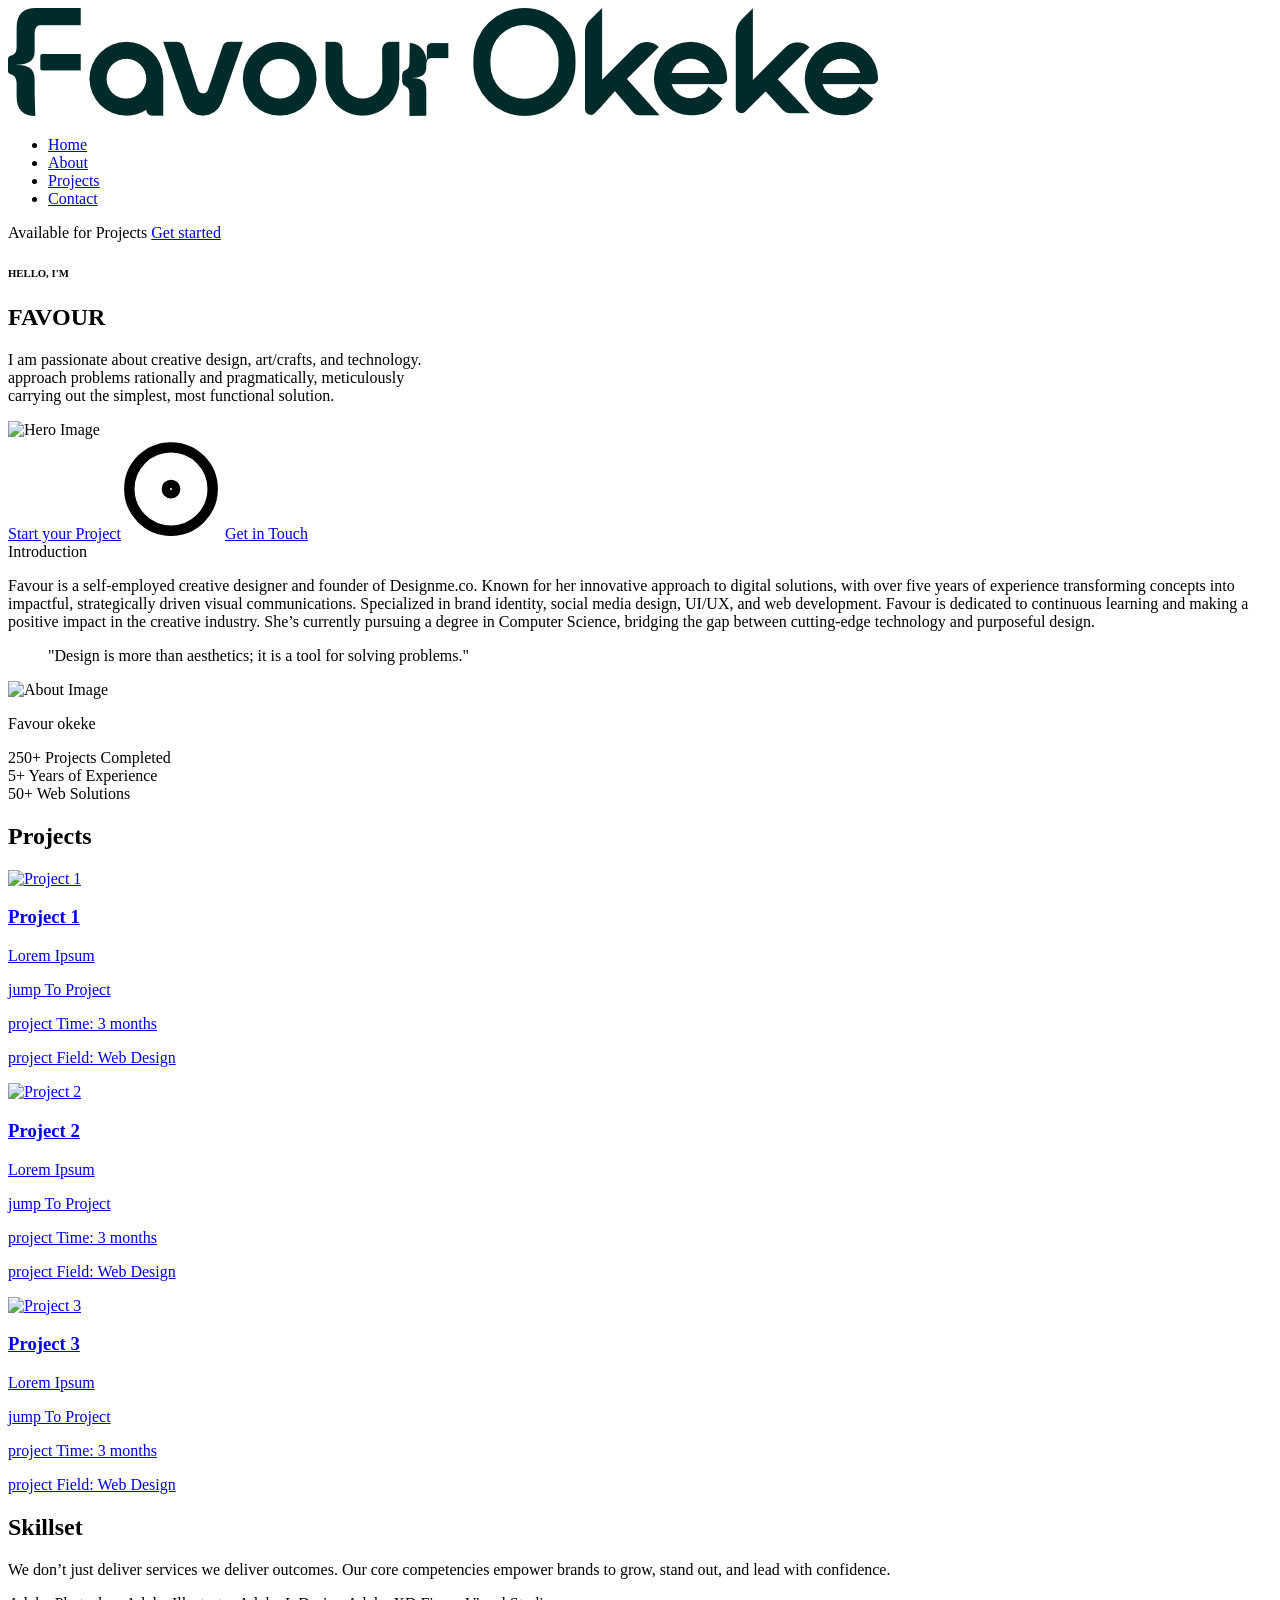
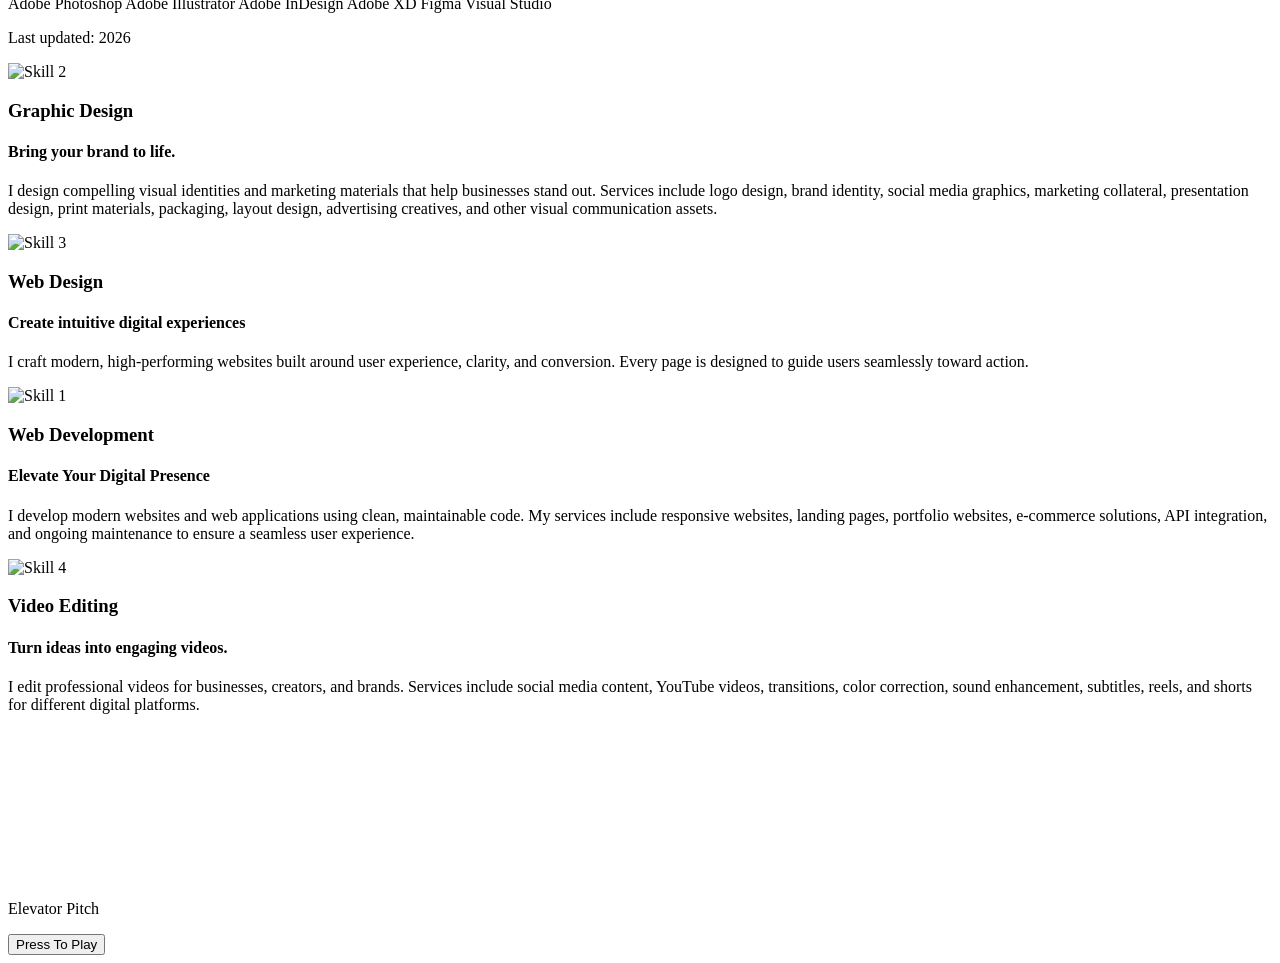
==== index.html @ 3d34cd73 "structure for Skillset and Elevator pitch section" ====
<!DOCTYPE html>
<html lang="en">
<head>
    <meta charset="UTF-8">
    <meta name="viewport" content="width=device-width, initial-scale=1.0">
    <title>Favour</title>
    <link rel="stylesheet" href="">
</head>
<body>
    <!--===Header/Navba===r-->
    <header class="header">
        <div class="logo">
            <img src="/assets/images/Favor_logo.png" alt="Logo">
        </div>
        <nav class="nav-links"> 
            <ul>
                <li><a href="#">Home</a></li>
                <li><a href="#">About</a></li>
                <li><a href="#">Projects</a></li>
                <li><a href="#">Contact</a></li>  
            </ul>
        </nav>
        <span>
            Available for Projects
            <a href="#">Get started</a>
        </span>
    </header>
    <main>

        <!-- ==hero Section== --> 
        <section class="hero">
            <div>
                <h6>HELLO, I'M</h6>
                <h1>FAVOUR</h1>
            </div>
            <div>
                <span>
                    <p>I am passionate about creative design, art/crafts, and technology.<br>
                    approach problems rationally and pragmatically, meticulously <br>
                    carrying out the simplest, most functional solution.</p>
                </span>
            </div>
            <div>
                <img src="/assets/images/hero-image.png" alt="Hero Image">
            </div>
            <div>
                <a href="#">Start your Project</a><img src="/assets/icons/circle-dot.svg" alt="">
                <a href="#">Get in Touch</a> 
            </div>
        </section>
        
        <!-- == INTRODUCTION == -->
        <section class="Intro">
            <span>Introduction</span>
            <p>Favour is a self-employed creative designer and founder of Designme.co. Known for her innovative approach to digital solutions, with over five years of experience transforming concepts into impactful, strategically driven visual communications. Specialized in brand identity, social media design, UI/UX, and web development. Favour is dedicated to continuous learning and making a positive impact in the creative industry. She’s currently pursuing a degree in Computer Science, bridging the gap between cutting-edge technology and purposeful design.</p>
            <blockquote>"Design is more than aesthetics; it is a tool for solving problems."</blockquote>
            <div class="quote-card">
                <img class="quote-img" src="/assets/images/about-image.png" alt="About Image">
                <p class="quote-name">Favour okeke</p>
            </div>
            <div class="intro-stat">
                <div class="stat">
                    <span>250+</span>
                    <span>Projects Completed</span>
                </div>
                <div class="stat">
                    <span>5+</span>
                    <span>Years of Experience</span>
                </div>
                <div class="stat">
                    <span>50+</span>
                    <span>Web Solutions</span>
                </div>
            </div>
        </section>

        <!-- === Projects === -->
        <section class="Projects">
            <h2>Projects</h2>
            <div class="project-grid">
                <div class="project-card">
                    <a href="#">
                        <img src="/assets/images/project1.png" alt="Project 1">
                        <h3>Project 1</h3>
                        <p class="tagline">Lorem Ipsum</p>
                        <p class="cta">jump To Project</p>
                        <p class="duration">project Time: 3 months</p>
                        <p class="field">project Field: Web Design</p>
                    </a>
                </div>
                <div class="project-card">
                    <a href="#">
                        <img src="/assets/images/project2.png" alt="Project 2">
                        <h3>Project 2</h3>
                        <p class="tagline">Lorem Ipsum</p>
                        <p class="cta">jump To Project</p>
                        <p class="duration">project Time: 3 months</p>
                        <p class="field">project Field: Web Design</p>
                    </a>
                </div>
                <div class="project-card">
                    <a href="#">
                        <img src="/assets/images/project3.png" alt="Project 3">
                        <h3>Project 3</h3>
                        <p class="tagline">Lorem Ipsum</p>
                        <p class="cta">jump To Project</p>
                        <p class="duration">project Time: 3 months</p>
                        <p class="field">project Field: Web Design</p>
                    </a>
                </div>
            </div>
        </section>

        <!-- === Skillset === -->
        <section class="Skillset">
            <h2>Skillset</h2>
            <p>We don’t just deliver services we deliver outcomes. Our core competencies empower brands to grow, stand out, and lead with confidence.</p>
            <div class="skill-list">
                <span>Adobe Photoshop</span>
                <span>Adobe Illustrator</span>
                <span>Adobe InDesign</span>
                <span>Adobe XD</span>
                <span>Figma</span>
                <span>Visual Studio</span>
            </div>
            <div>
                <p>Last updated: 2026</p>
            </div>
            <div class="service-grid">
                <div class="service-card">
                    <img src="/assets/icons/skill2.svg" alt="Skill 2">
                    <h3>Graphic Design</h3>
                    <h4>Bring your brand to life.</h4>
                    <p>I design compelling visual identities and marketing materials that help businesses stand out. Services include logo design, brand identity, social media graphics, marketing collateral, presentation design, print materials, packaging, layout design, advertising creatives, and other visual communication assets.</p>
                </div>
                <div class="service-card">
                    <img src="/assets/icons/skill3.svg" alt="Skill 3">
                    <h3>Web Design</h3>
                    <h4>Create intuitive digital experiences</h4>
                    <p>I craft modern, high-performing websites built around user experience, clarity, and conversion. Every page is designed to guide users seamlessly toward action.</p>
                    <div class="results">
                    </div>
                </div>
                <div class="service-card">
                    <img src="/assets/icons/skill1.svg" alt="Skill 1">
                    <h3>Web Development</h3>
                    <h4>Elevate Your Digital Presence</h4>
                    <p>I develop modern websites and web applications using clean, maintainable code. My services include responsive websites, landing pages, portfolio websites, e-commerce solutions, API integration, and ongoing maintenance to ensure a seamless user experience.</p>
                </div>
                <div class="service-card">
                    <img src="/assets/icons/skill4.svg" alt="Skill 4">
                    <h3>Video Editing</h3>
                    <h4>Turn ideas into engaging videos.</h4>
                    <p>I edit professional videos for businesses, creators, and brands. Services include social media content, YouTube videos, transitions, color correction, sound enhancement, subtitles, reels, and shorts for different digital platforms.</p>
                </div>
            </div>
        </section>

        <!-- === ELEVATOR PITCH === -->
         <section>
            <div class="picth-wrpper">
                <img class="pitch-cover" src="" alt="">
                <video src=""></video>
                <p class="label">Elevator Pitch</p>
                <button class="play-btn">Press To Play</button>
            </div>
         </section>

         <!-- === Testimonials == -->
    </main>

</body>
</html>
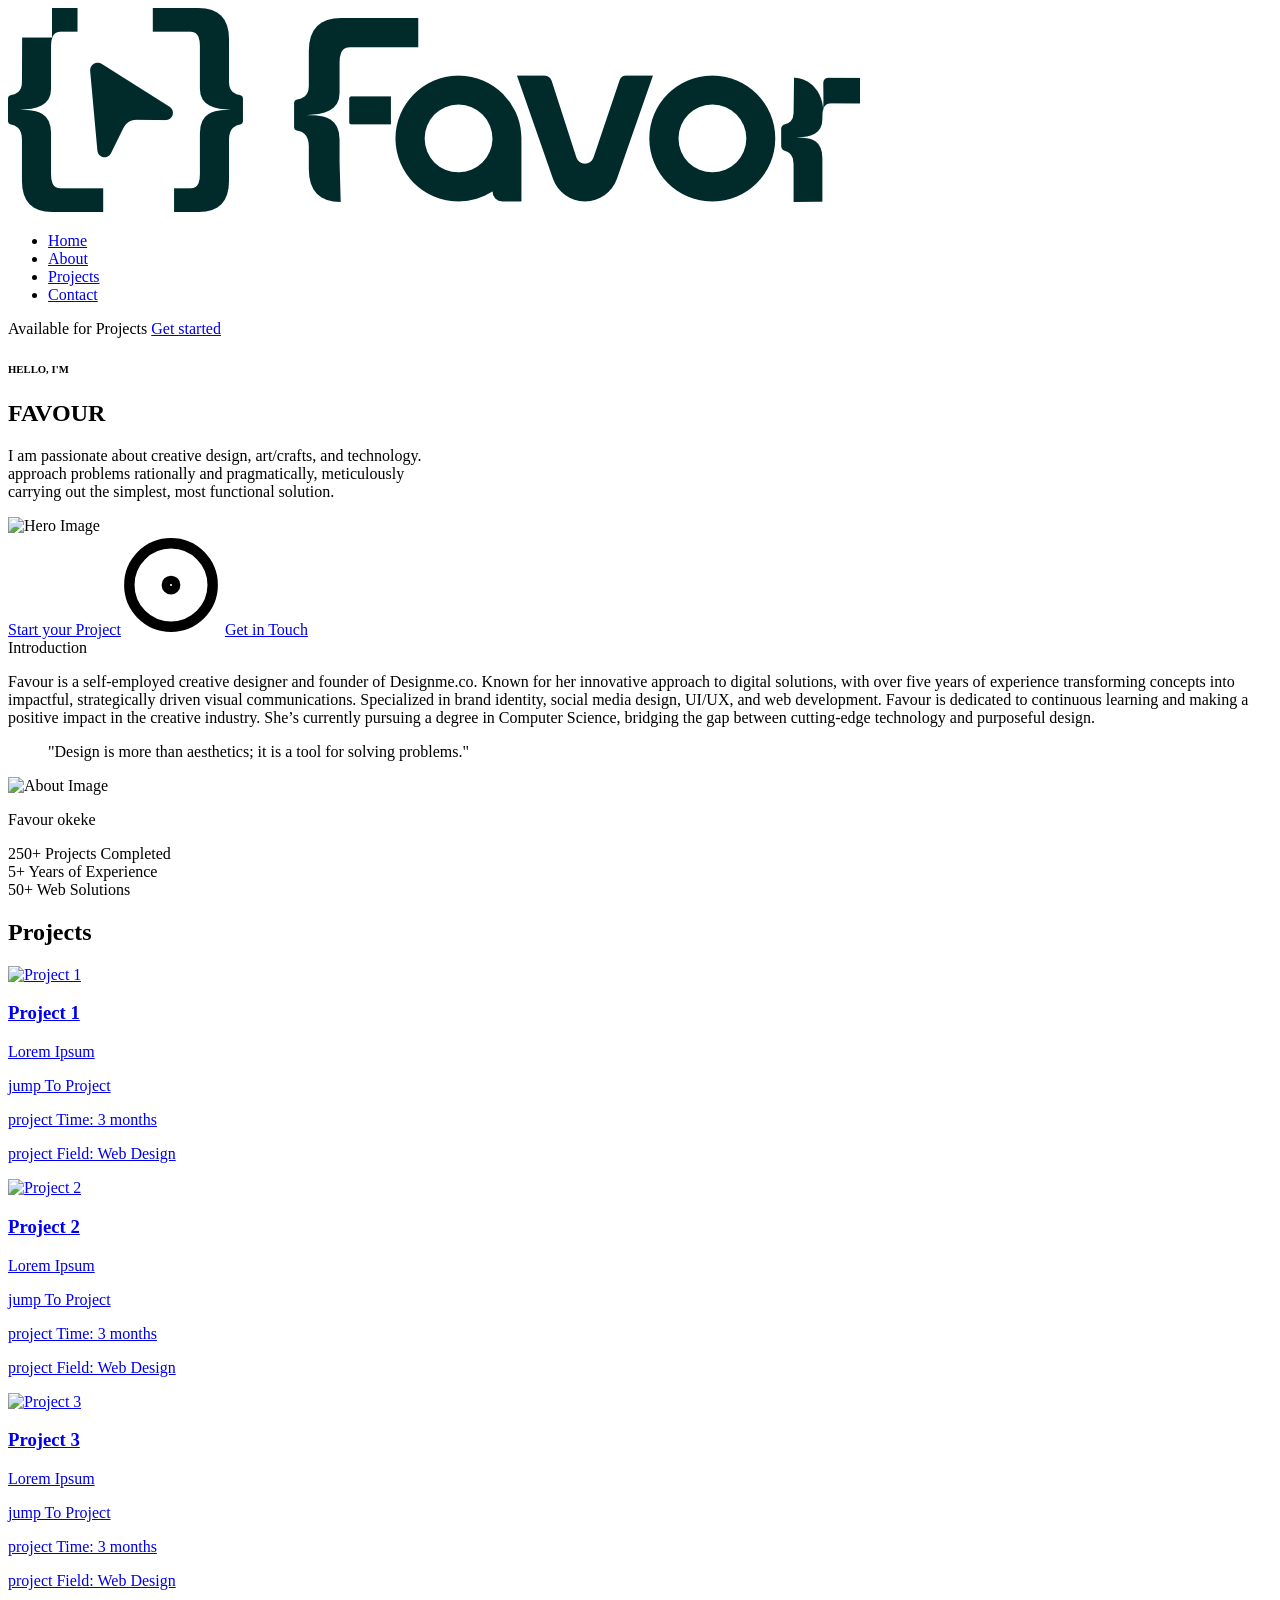
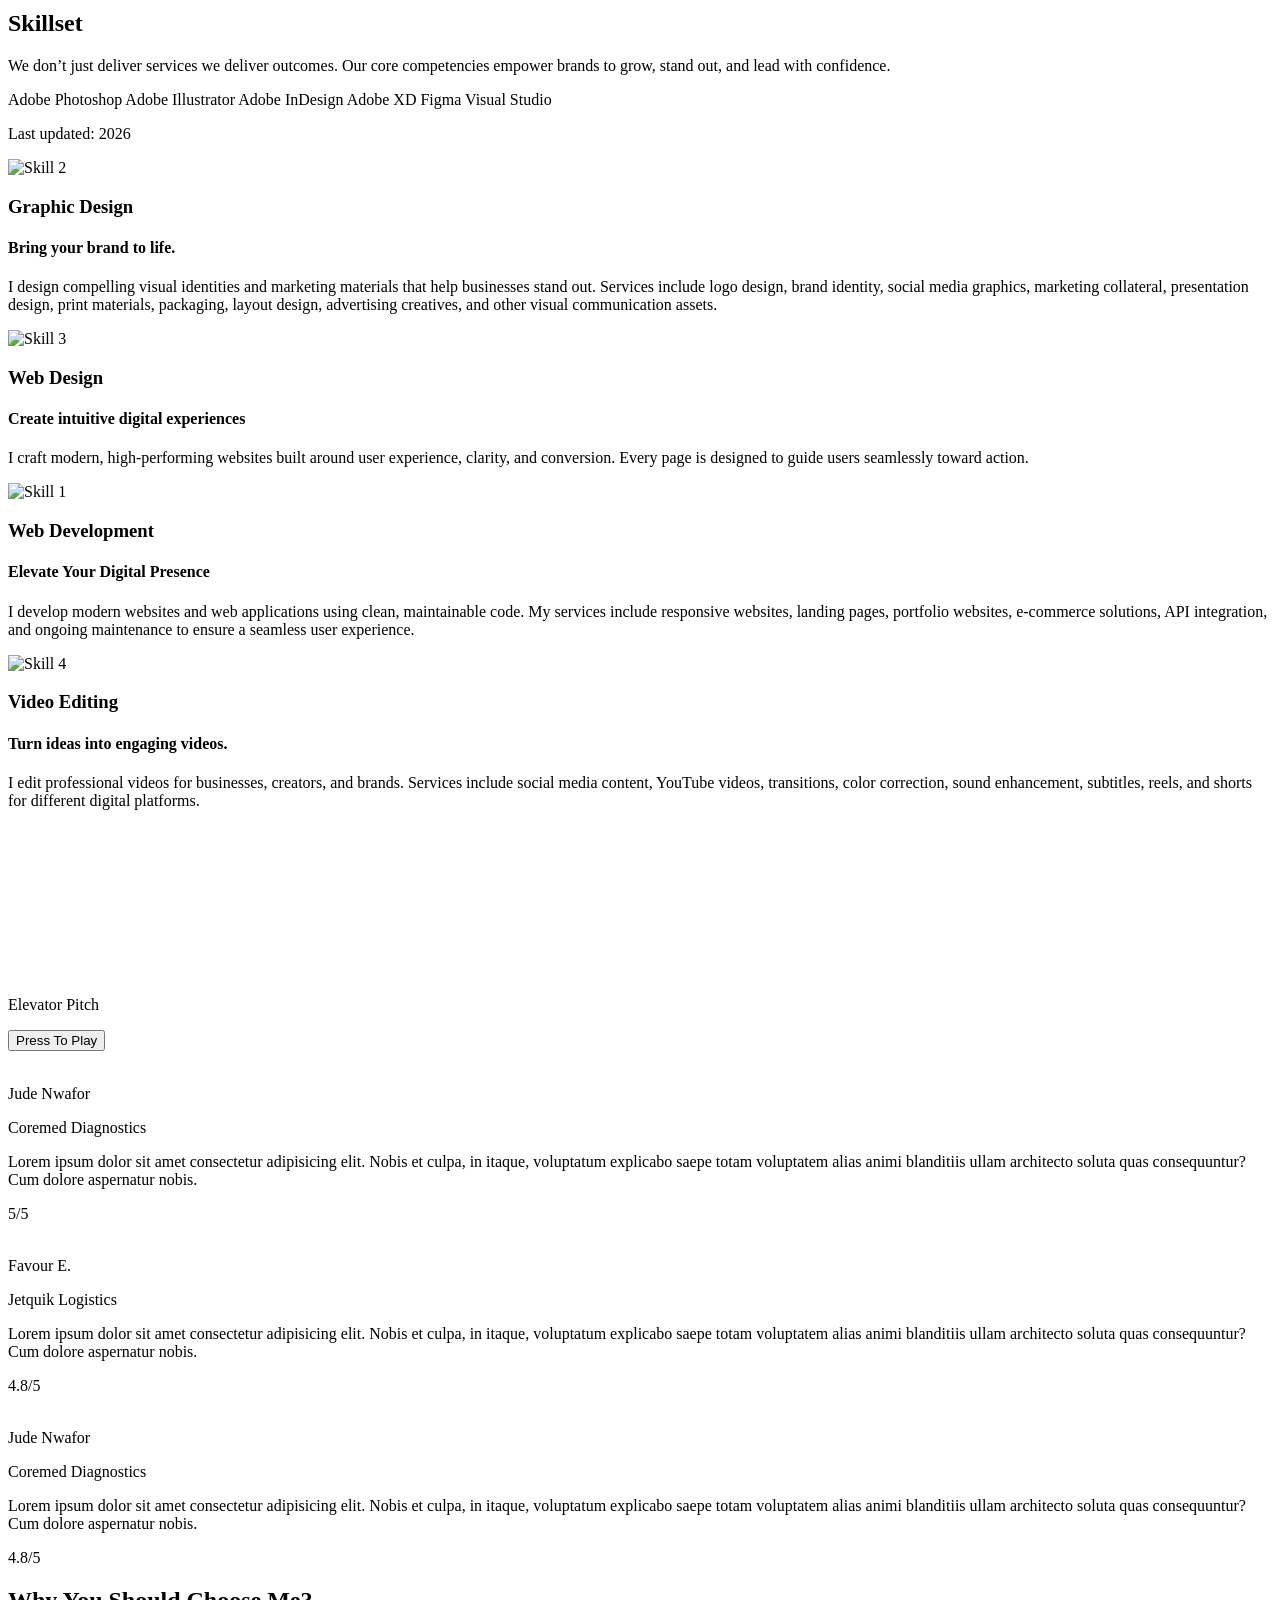
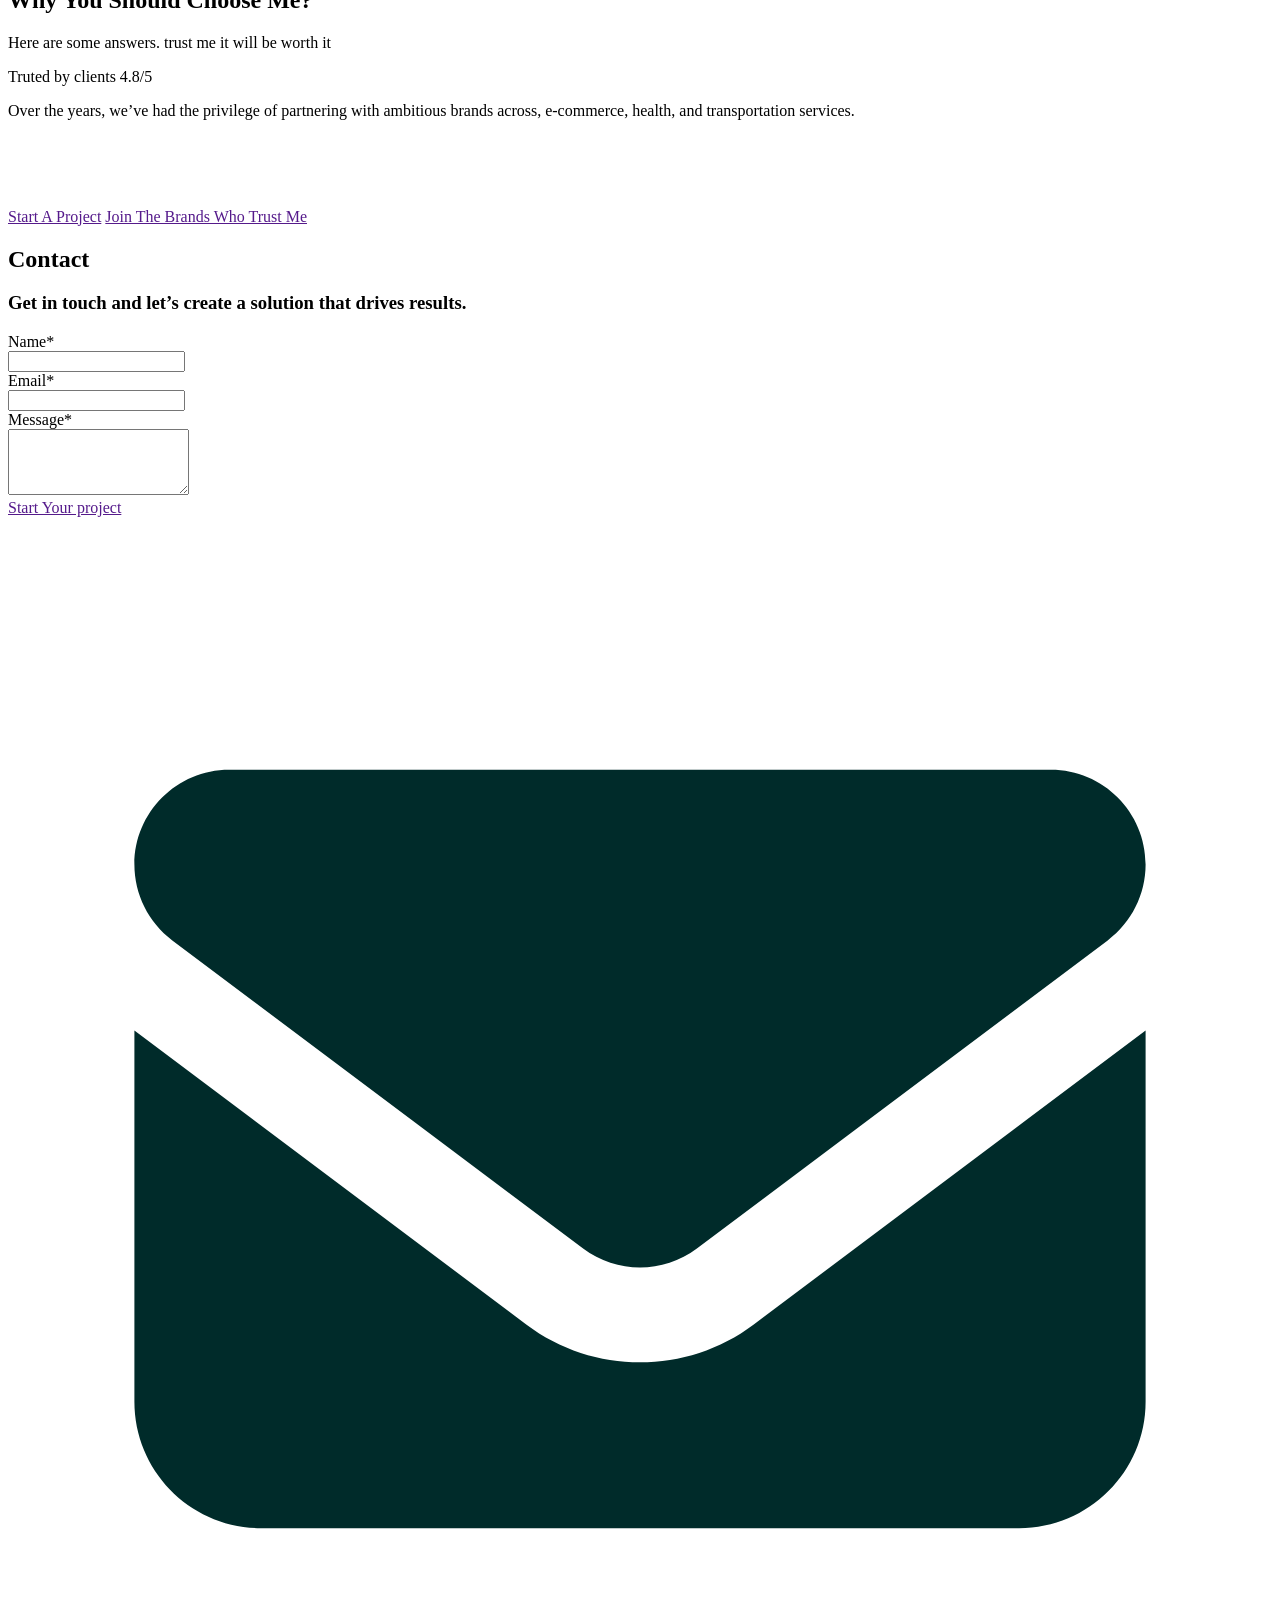
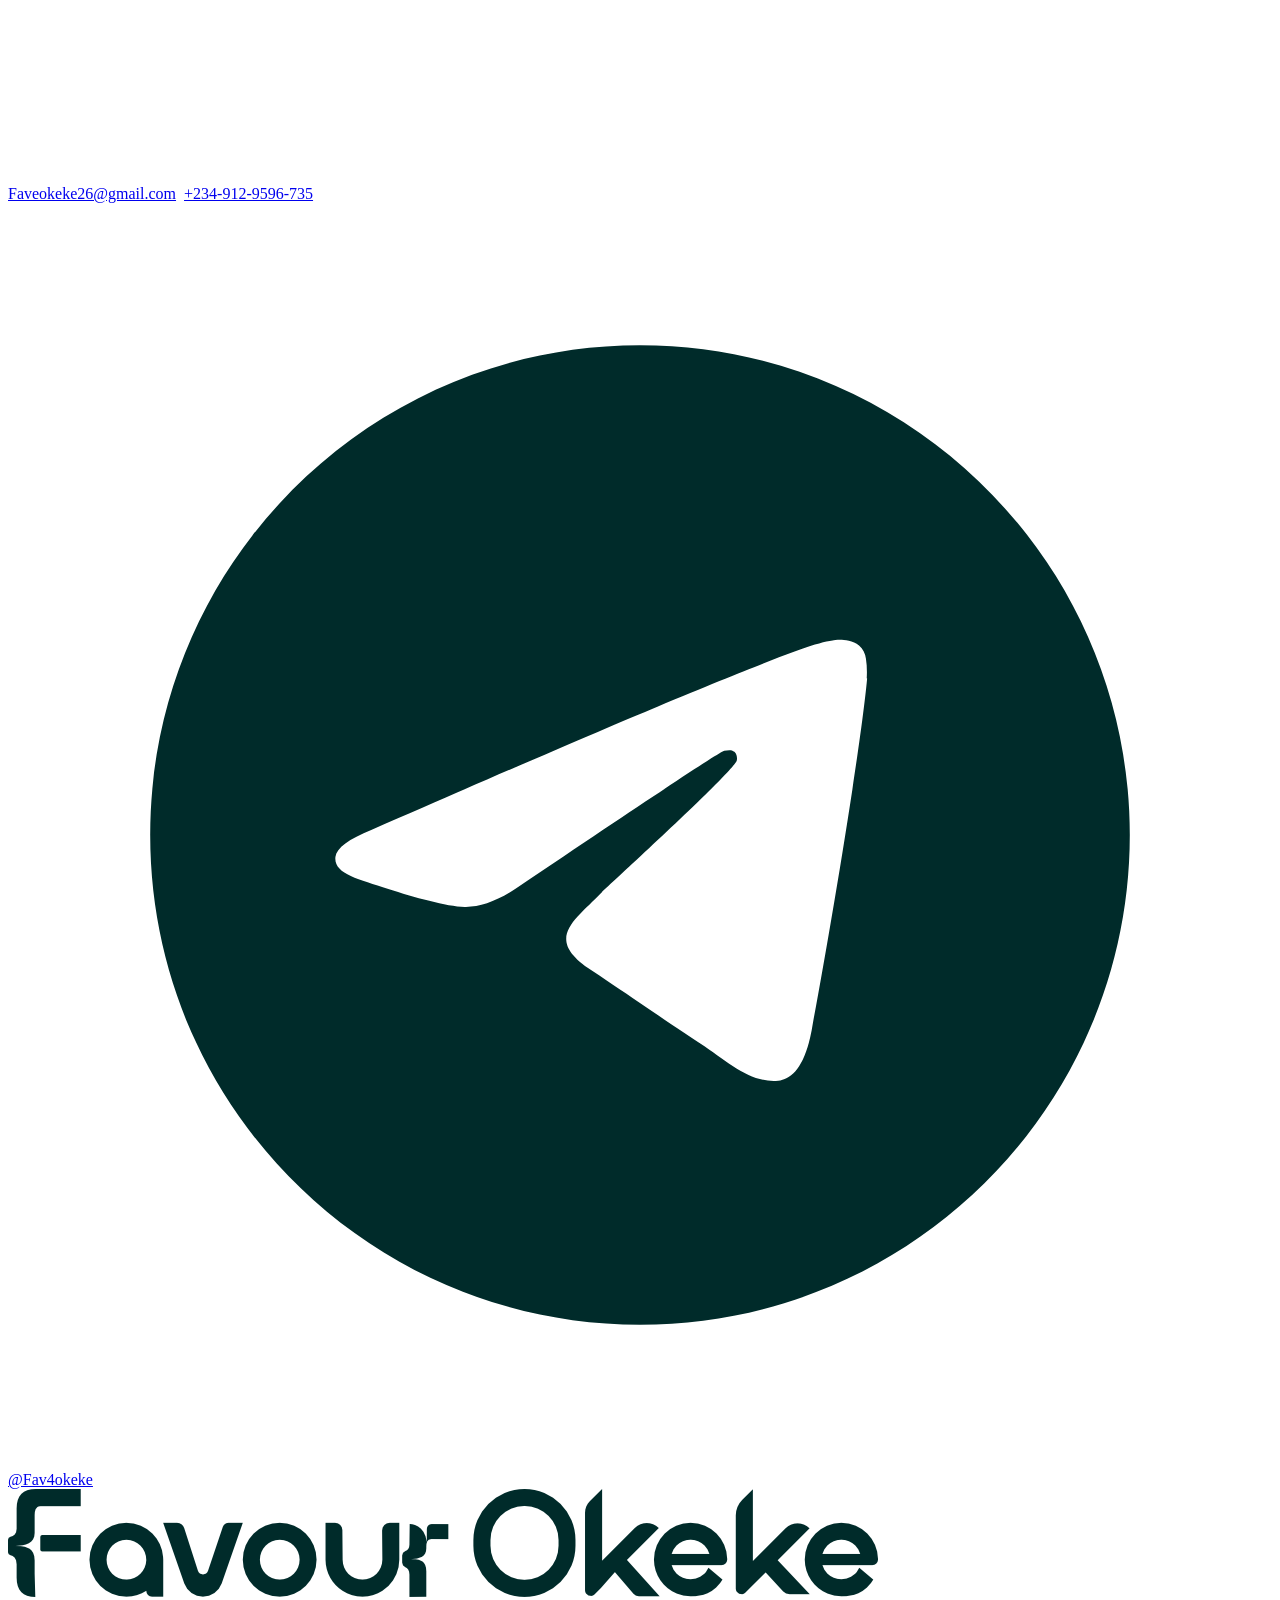
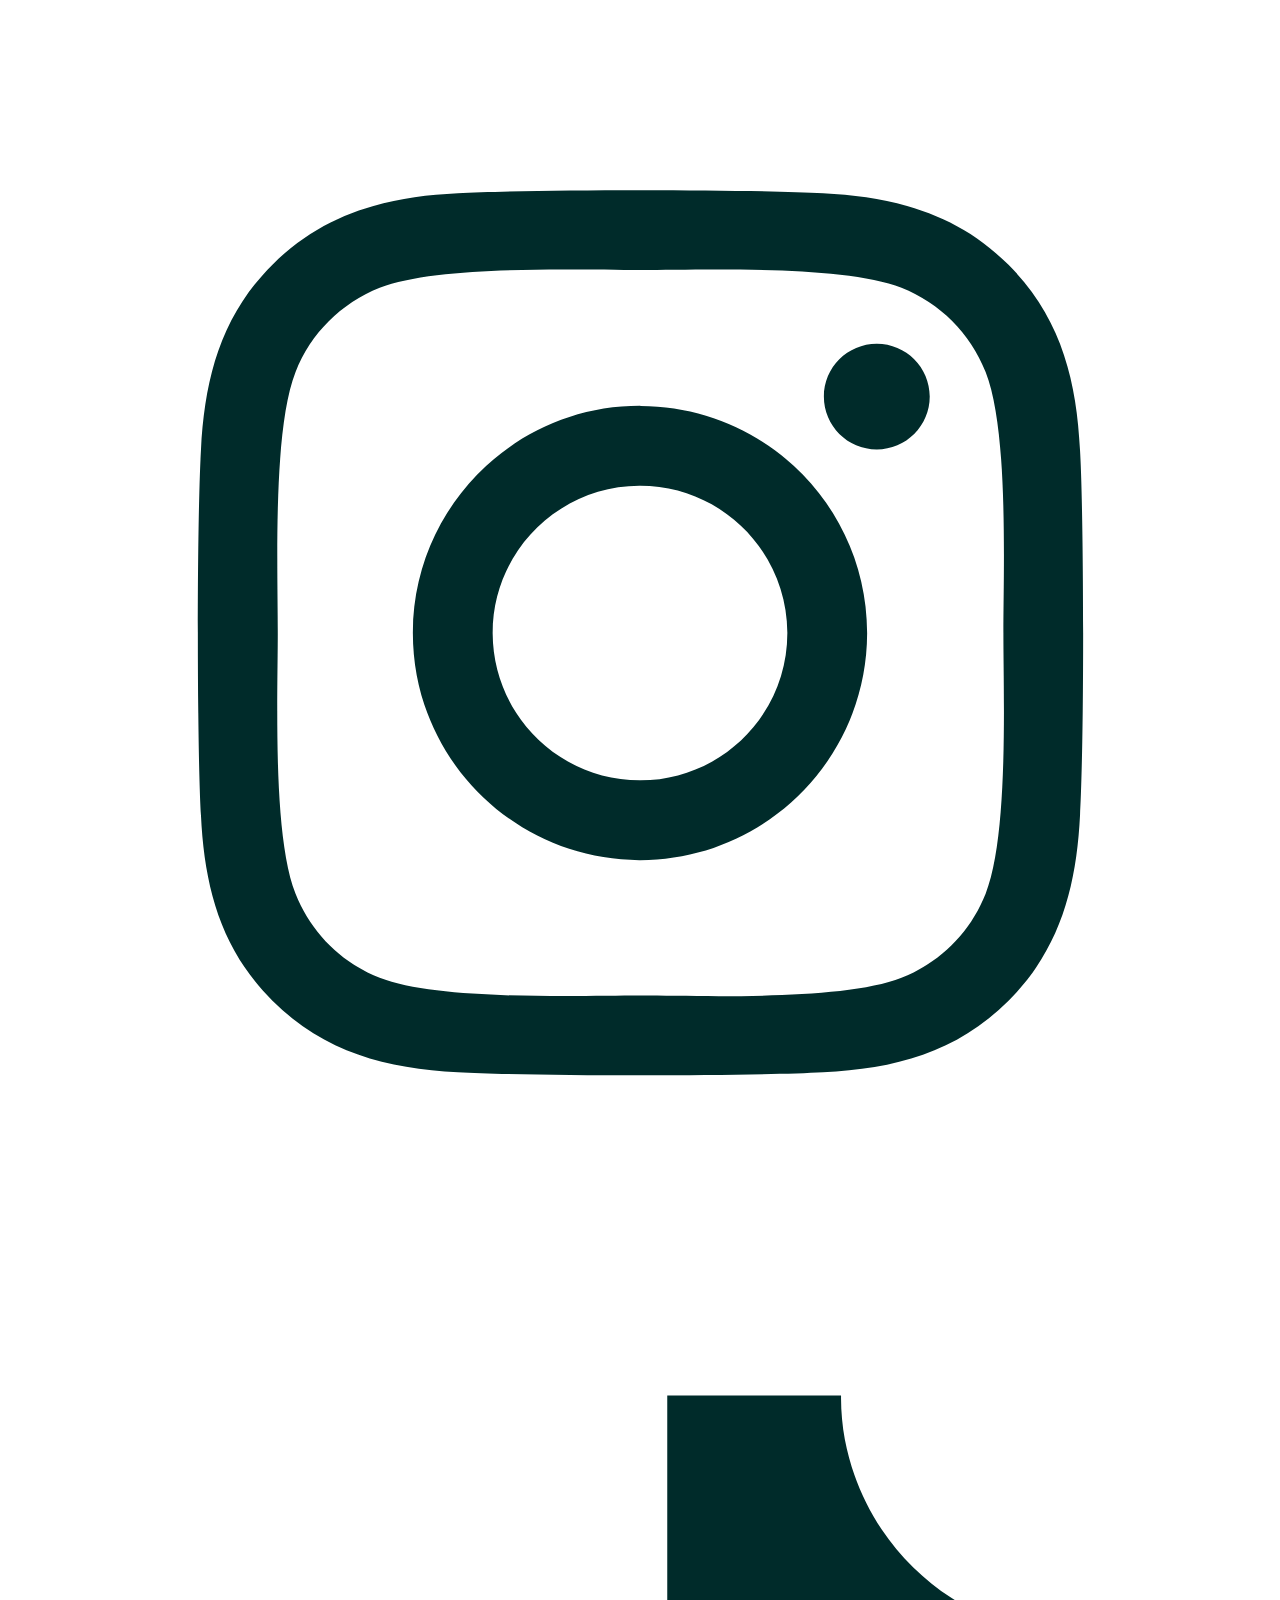
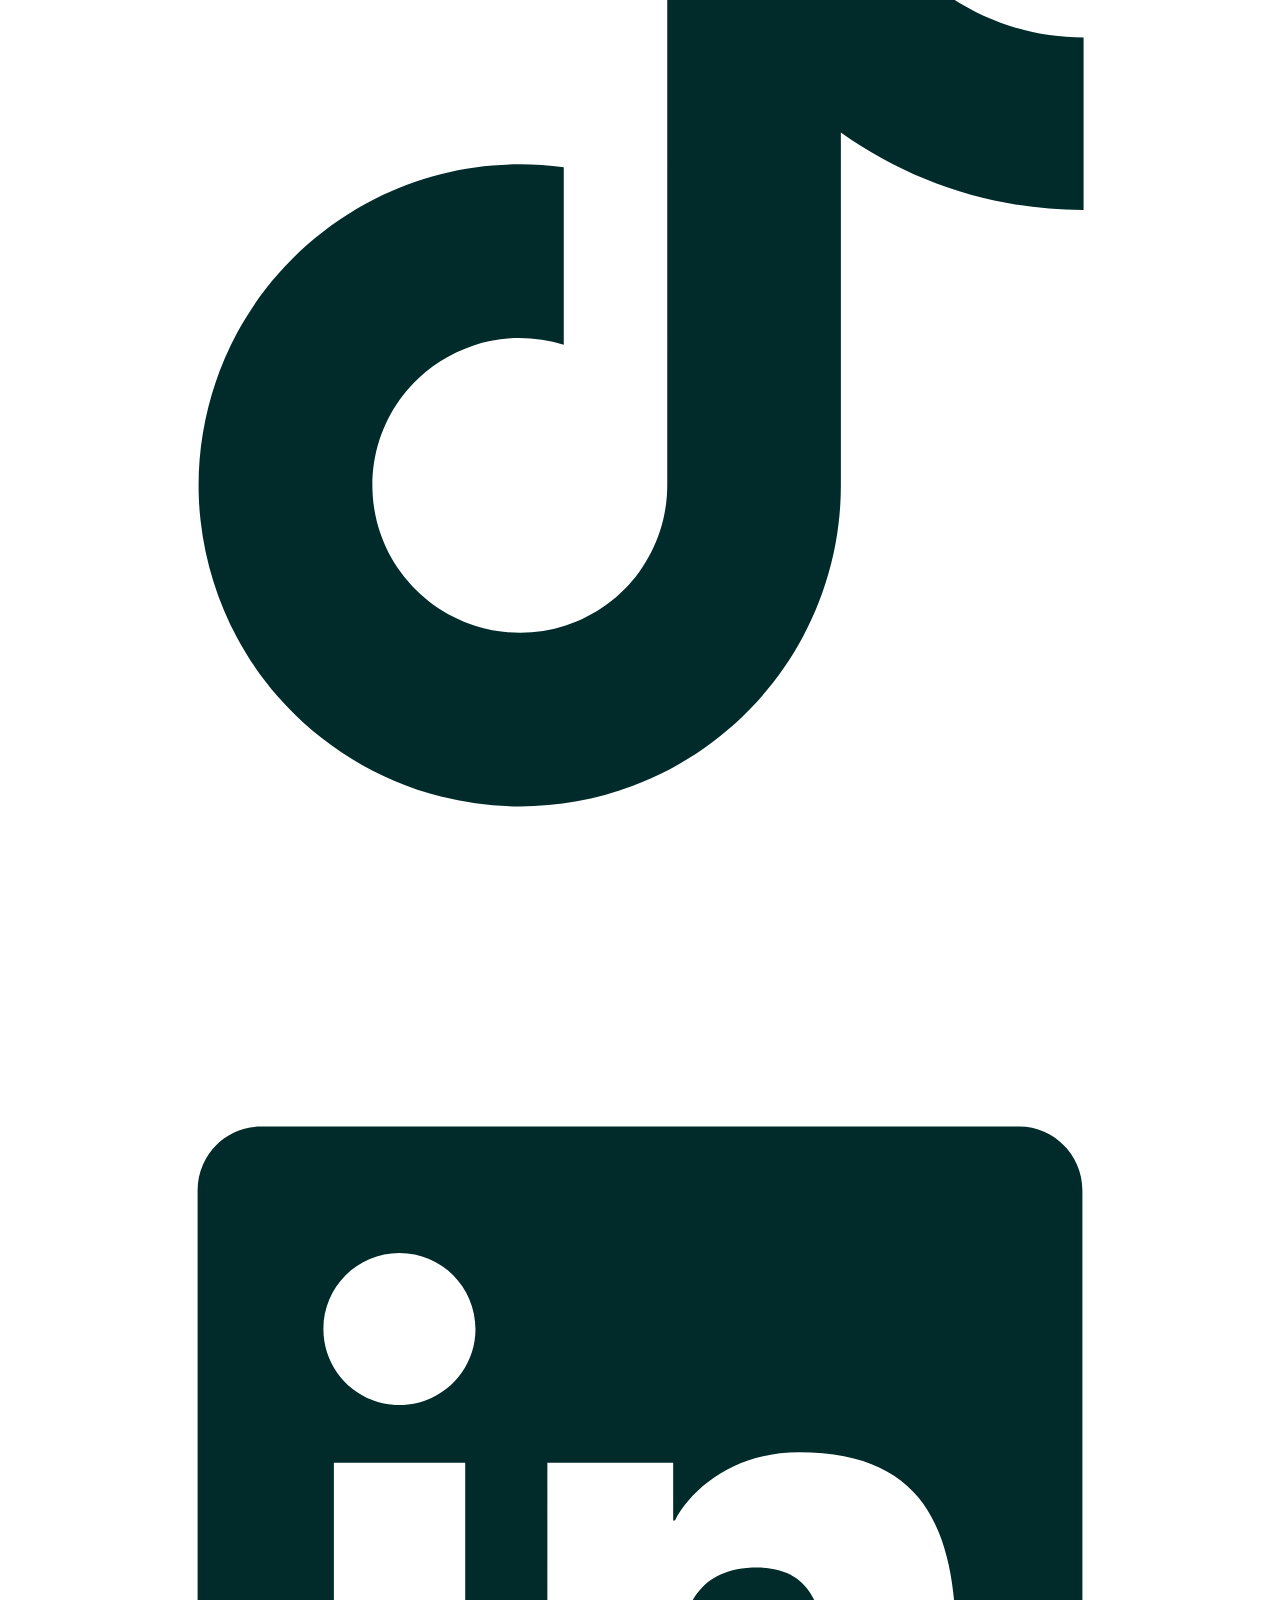
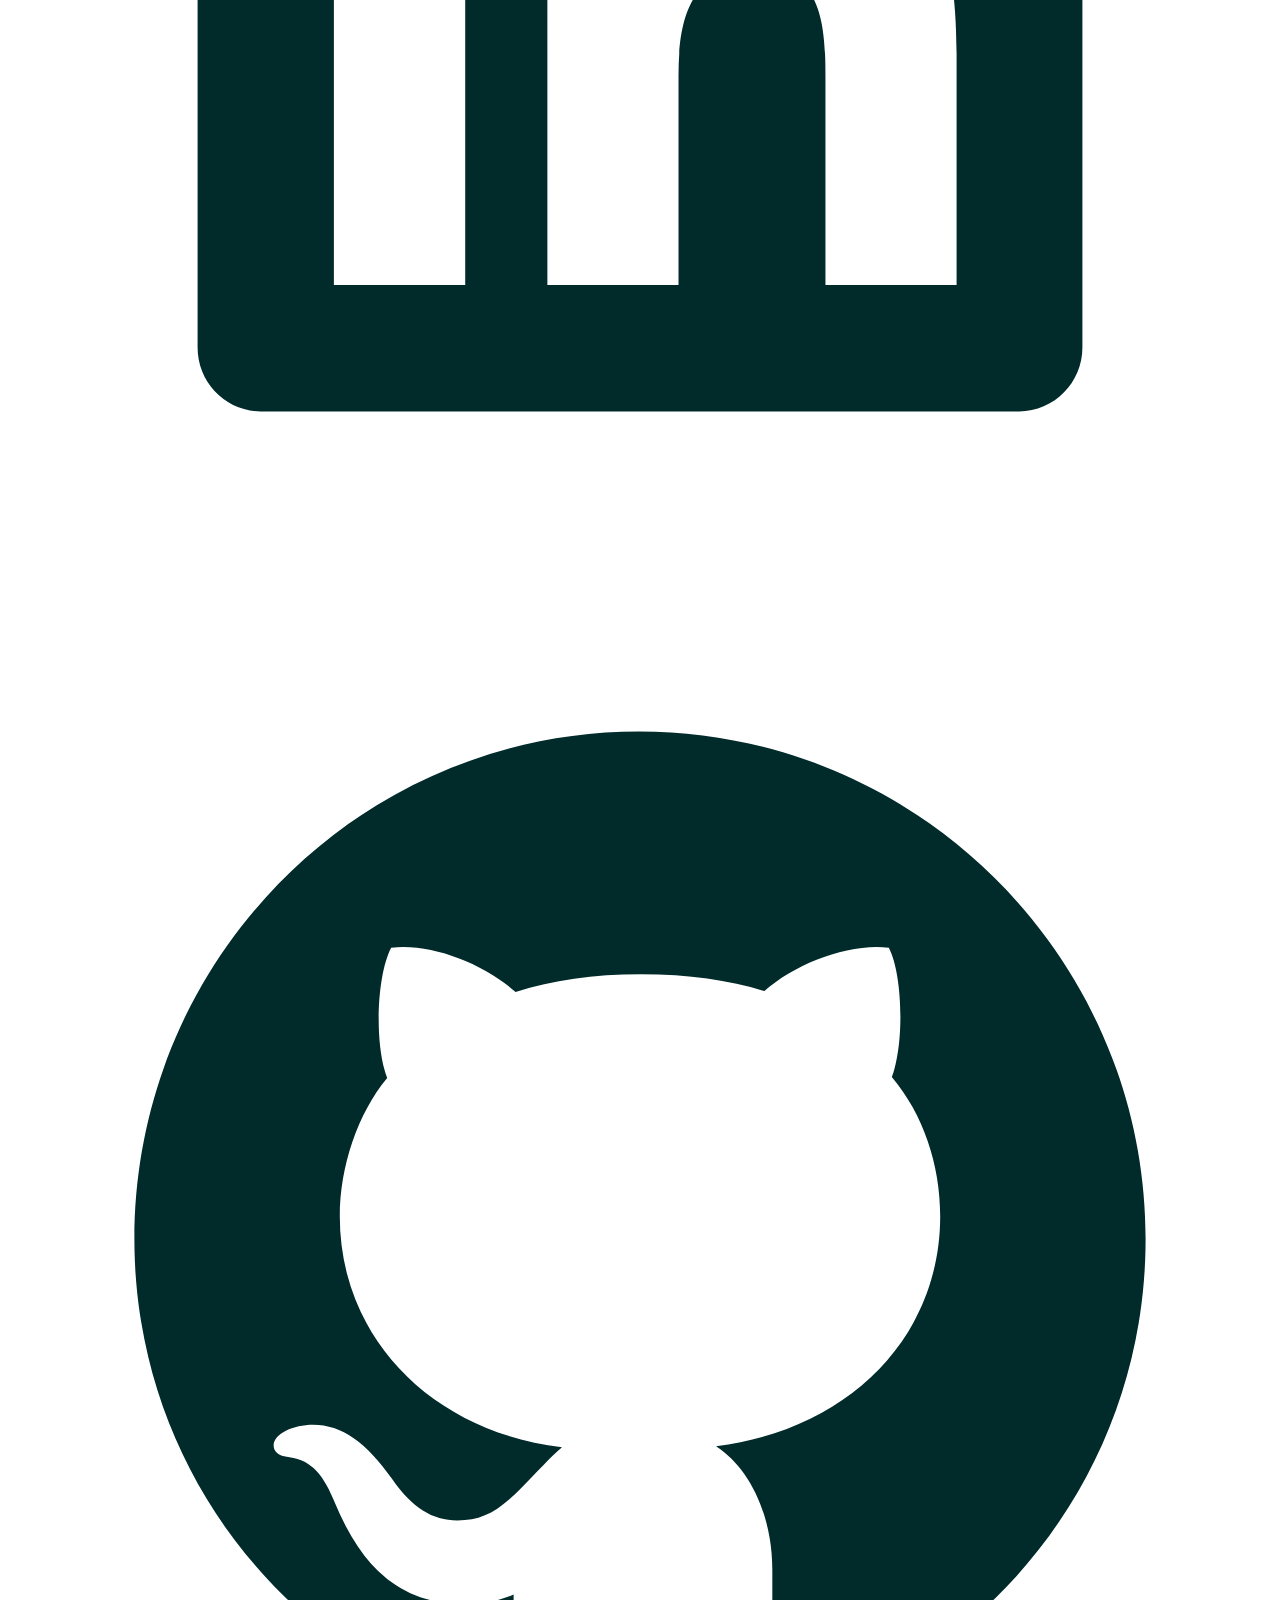
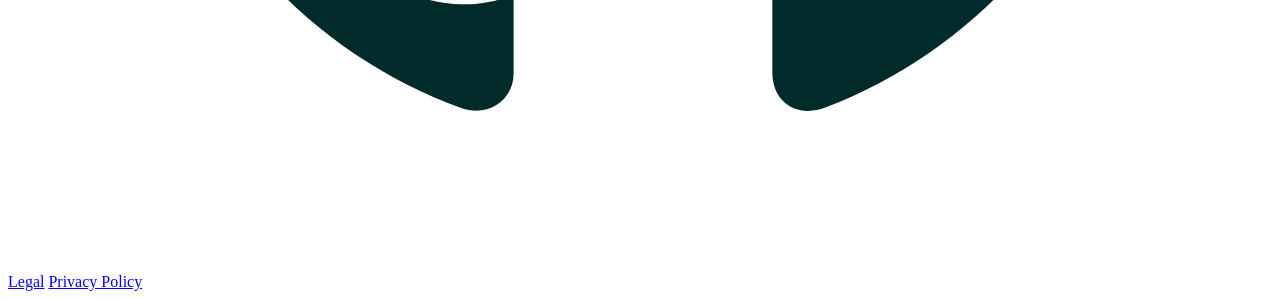
==== commit c03b090f: "created about page and projects page" ====
--- a/index.html
+++ b/index.html
@@ -10,19 +10,19 @@
     <!--===Header/Navba===r-->
     <header class="header">
         <div class="logo">
-            <img src="/assets/images/Favor_logo.png" alt="Logo">
+            <img src="/assets/images/favor.png" alt="Logo">
         </div>
         <nav class="nav-links"> 
             <ul>
-                <li><a href="#">Home</a></li>
-                <li><a href="#">About</a></li>
-                <li><a href="#">Projects</a></li>
-                <li><a href="#">Contact</a></li>  
+                <li><a href="/index.html">Home</a></li>
+                <li><a href="/about.html">About</a></li>
+                <li><a href="/projects.html">Projects</a></li>
+                <li><a href="/contact.html">Contact</a></li>  
             </ul>
         </nav>
         <span>
             Available for Projects
-            <a href="#">Get started</a>
+            <a href="/portfolio">Get started</a>
         </span>
     </header>
     <main>
@@ -60,16 +60,16 @@
             </div>
             <div class="intro-stat">
                 <div class="stat">
-                    <span>250+</span>
-                    <span>Projects Completed</span>
+                    <span class="stat-no">250+</span>
+                    <span class="stat-label">Projects Completed</span>
                 </div>
                 <div class="stat">
-                    <span>5+</span>
-                    <span>Years of Experience</span>
+                    <span class="stat-no">5+</span>
+                    <span class="stat-label">Years of Experience</span>
                 </div>
                 <div class="stat">
-                    <span>50+</span>
-                    <span>Web Solutions</span>
+                    <span class="stat-no">50+</span>
+                    <span class="stat-label">Web Solutions</span>
                 </div>
             </div>
         </section>
@@ -138,8 +138,6 @@
                     <h3>Web Design</h3>
                     <h4>Create intuitive digital experiences</h4>
                     <p>I craft modern, high-performing websites built around user experience, clarity, and conversion. Every page is designed to guide users seamlessly toward action.</p>
-                    <div class="results">
-                    </div>
                 </div>
                 <div class="service-card">
                     <img src="/assets/icons/skill1.svg" alt="Skill 1">
@@ -167,7 +165,94 @@
          </section>
 
          <!-- === Testimonials == -->
+        <Section class="testimonial">
+            <div class="testimonial-list">
+                <div class="testimonial-card">
+                    <img src="#" alt="">
+                    <p class="name">Jude Nwafor</p>
+                    <p class="company">Coremed Diagnostics</p>
+                    <p class="quote">Lorem ipsum dolor sit amet consectetur adipisicing elit. Nobis et culpa, in itaque, voluptatum explicabo saepe totam voluptatem alias animi blanditiis ullam architecto soluta quas consequuntur? Cum dolore aspernatur nobis.</p>
+                    <span class="rating">5/5</span>
+                </div>
+                <div class="testimonial-card">
+                    <img src="#" alt="">
+                    <p class="name">Favour E.</p>
+                    <p class="company">Jetquik Logistics</p>
+                    <p class="quote">Lorem ipsum dolor sit amet consectetur adipisicing elit. Nobis et culpa, in itaque, voluptatum explicabo saepe totam voluptatem alias animi blanditiis ullam architecto soluta quas consequuntur? Cum dolore aspernatur nobis.</p>
+                    <span class="rating">4.8/5</span>
+                </div>
+                <div class="testimonial-card">
+                    <img src="#" alt="">
+                    <p class="name">Jude Nwafor</p>
+                    <p class="company">Coremed Diagnostics</p>
+                    <p class="quote">Lorem ipsum dolor sit amet consectetur adipisicing elit. Nobis et culpa, in itaque, voluptatum explicabo saepe totam voluptatem alias animi blanditiis ullam architecto soluta quas consequuntur? Cum dolore aspernatur nobis.</p>
+                    <span class="rating">4.8/5</span>
+                </div>
+            </div>
+            <h2>Why You Should Choose Me?</h2>
+            <p>Here are some answers. trust me it will be worth it</p>
+            <div>
+                <span>Truted by clients</span>
+                <span>4.8/5</span>
+            </div>
+            <p>Over the years, we’ve had the privilege of partnering with ambitious brands across, e-commerce, health, and transportation services.</p>
+            <div class="logo-strip">
+                <div>
+                    <img src="" alt="">
+                </div>
+                <div>
+                    <img src="" alt="">
+                </div>
+                <div>
+                    <img src="" alt="">
+                </div>
+                <div>
+                    <img src="" alt="">
+                </div>
+            </div>
+            <a class="btn btn-primary" href="">Start A Project</a>
+            <a class="btn btn-sec" href="">Join The Brands Who Trust Me</a>
+        </Section>
+
+        <!-- === CONTACT === -->
+         <section class="contact">
+            <h2>Contact</h2>
+            <h3>Get in touch and let’s create a solution that drives results.</h3>
+            <div contact-form>
+                <form action="">
+                    <label for="name">Name*</label> <br>
+                    <input type="text" name="Name" id="name"> <br>
+                    <label for="email">Email*</label> <br>
+                    <input type="text" name="email" id="email"> <br>
+                    <label for="message">Message*</label> <br>
+                    <textarea name="message" rows="4" cols=""></textarea>
+                </form>      
+            </div>
+            <a href="" type="submit">Start Your project</a>
+            <div class="contact-details">
+                <img class="icon" src="/assets/icons/envelope-solid-full.svg" alt="">
+                <a href="mailto:Faveokeke26@gmail.com">Faveokeke26@gmail.com</a>
+                <img class="icon" src="/assets/icons/square-whatsapp-solid-full.svg" alt="">
+                <a href="https://wa.me/2349129596735">+234-912-9596-735</a>
+                <img class="icon" src="/assets/icons/telegram-brands-solid-full.svg" alt="">
+                <a href="https://t.me/Fav4okeke">@Fav4okeke</a>
+            </div>
+         </section>
     </main>
 
+    <!-- === FOOTER ==== -->
+    <footer class="footer">
+        <div class="footer-content">
+            <img class="footer-logo" src="/assets/images/Favor_logo.png" alt="">
+            <div class="footer-socials">
+                <a href="https://www.instagram.com/favo4r"><img src="/assets/icons/instagram-brands-solid-full.svg" alt=""></a>
+                <a href="https://www.tiktok.com/@favee"><img src="/assets/icons/tiktok-brands-solid-full.svg" alt=""></a>
+                <a href="https://www.linkedin.com/in/favo4r"><img src="/assets/icons/linkedin-brands-solid-full.svg" alt=""></a>
+                <a href="https://github.com/favo4r"><img src="/assets/icons/github-brands-solid-full.svg" alt=""></a>
+            </div>
+            <a href="#">Legal</a>
+            <a href="#">Privacy Policy</a>
+        </div>
+    </footer>       
 </body>
 </html>
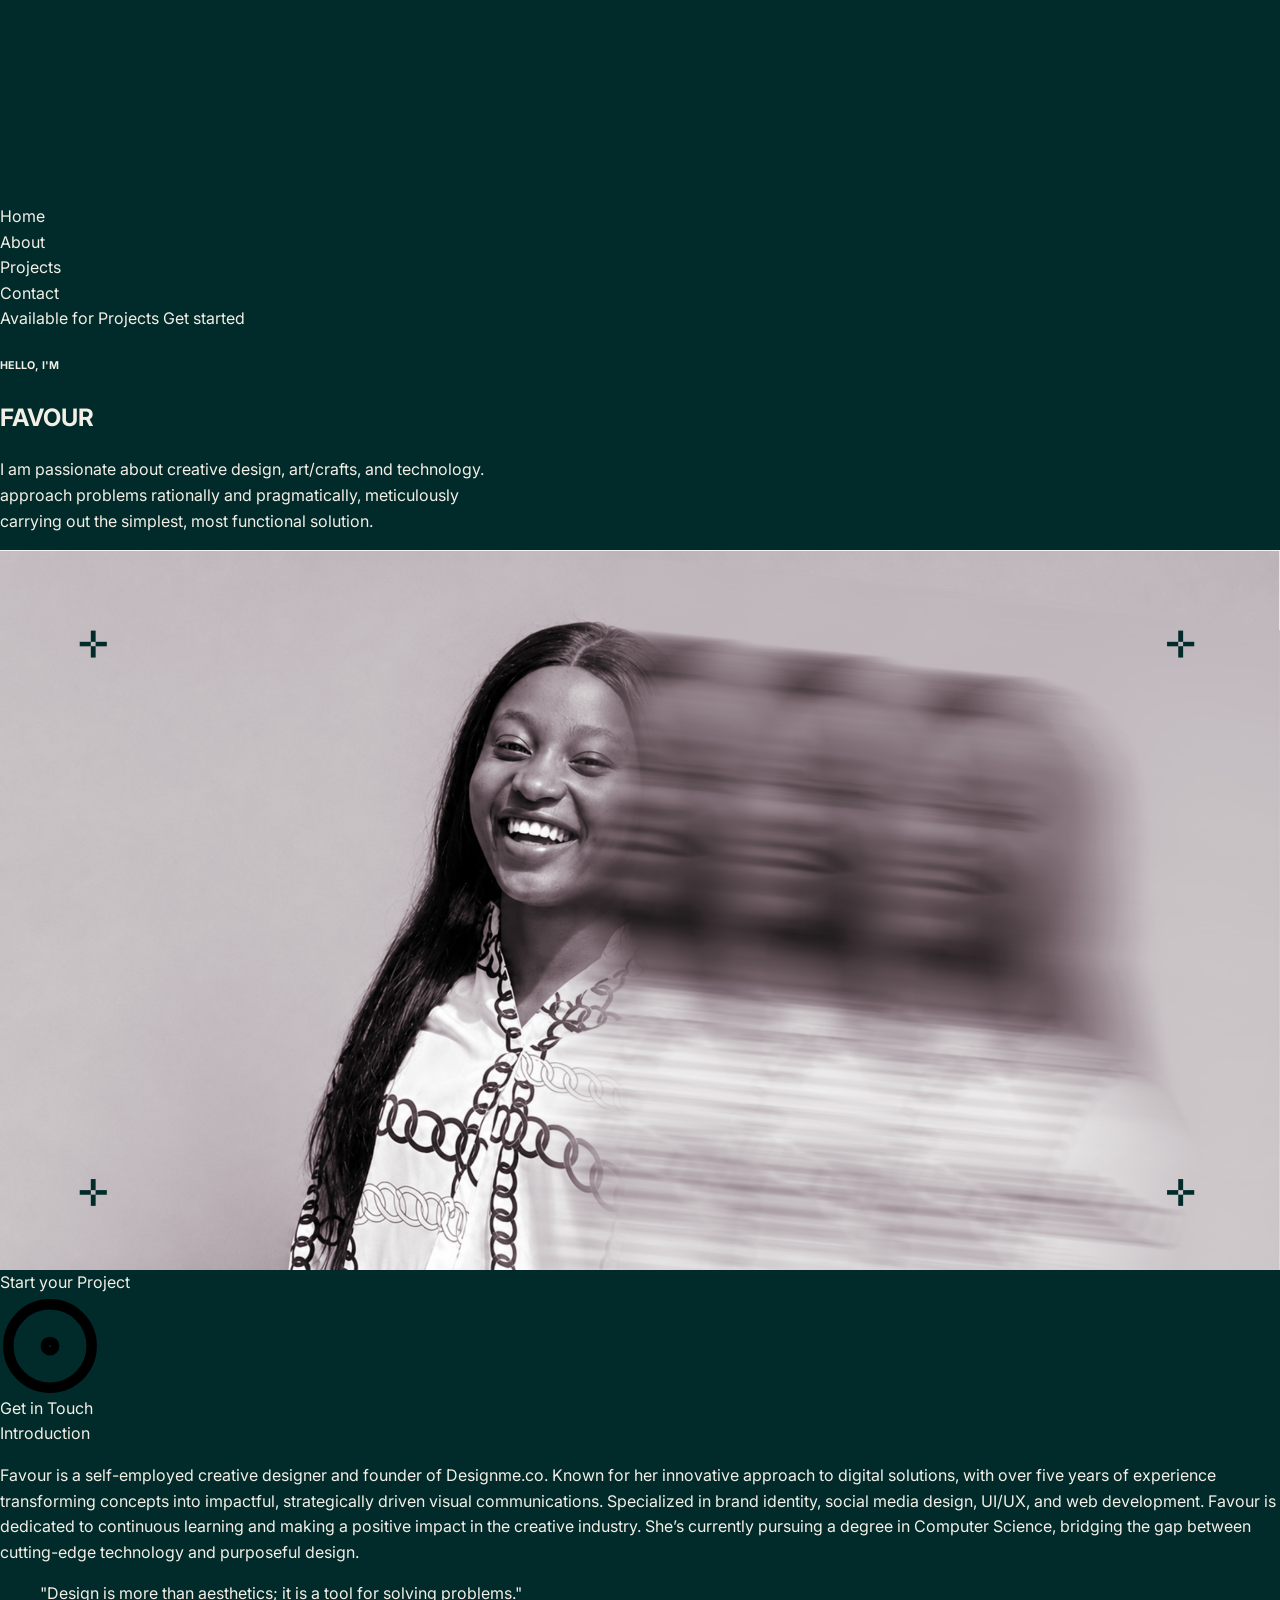
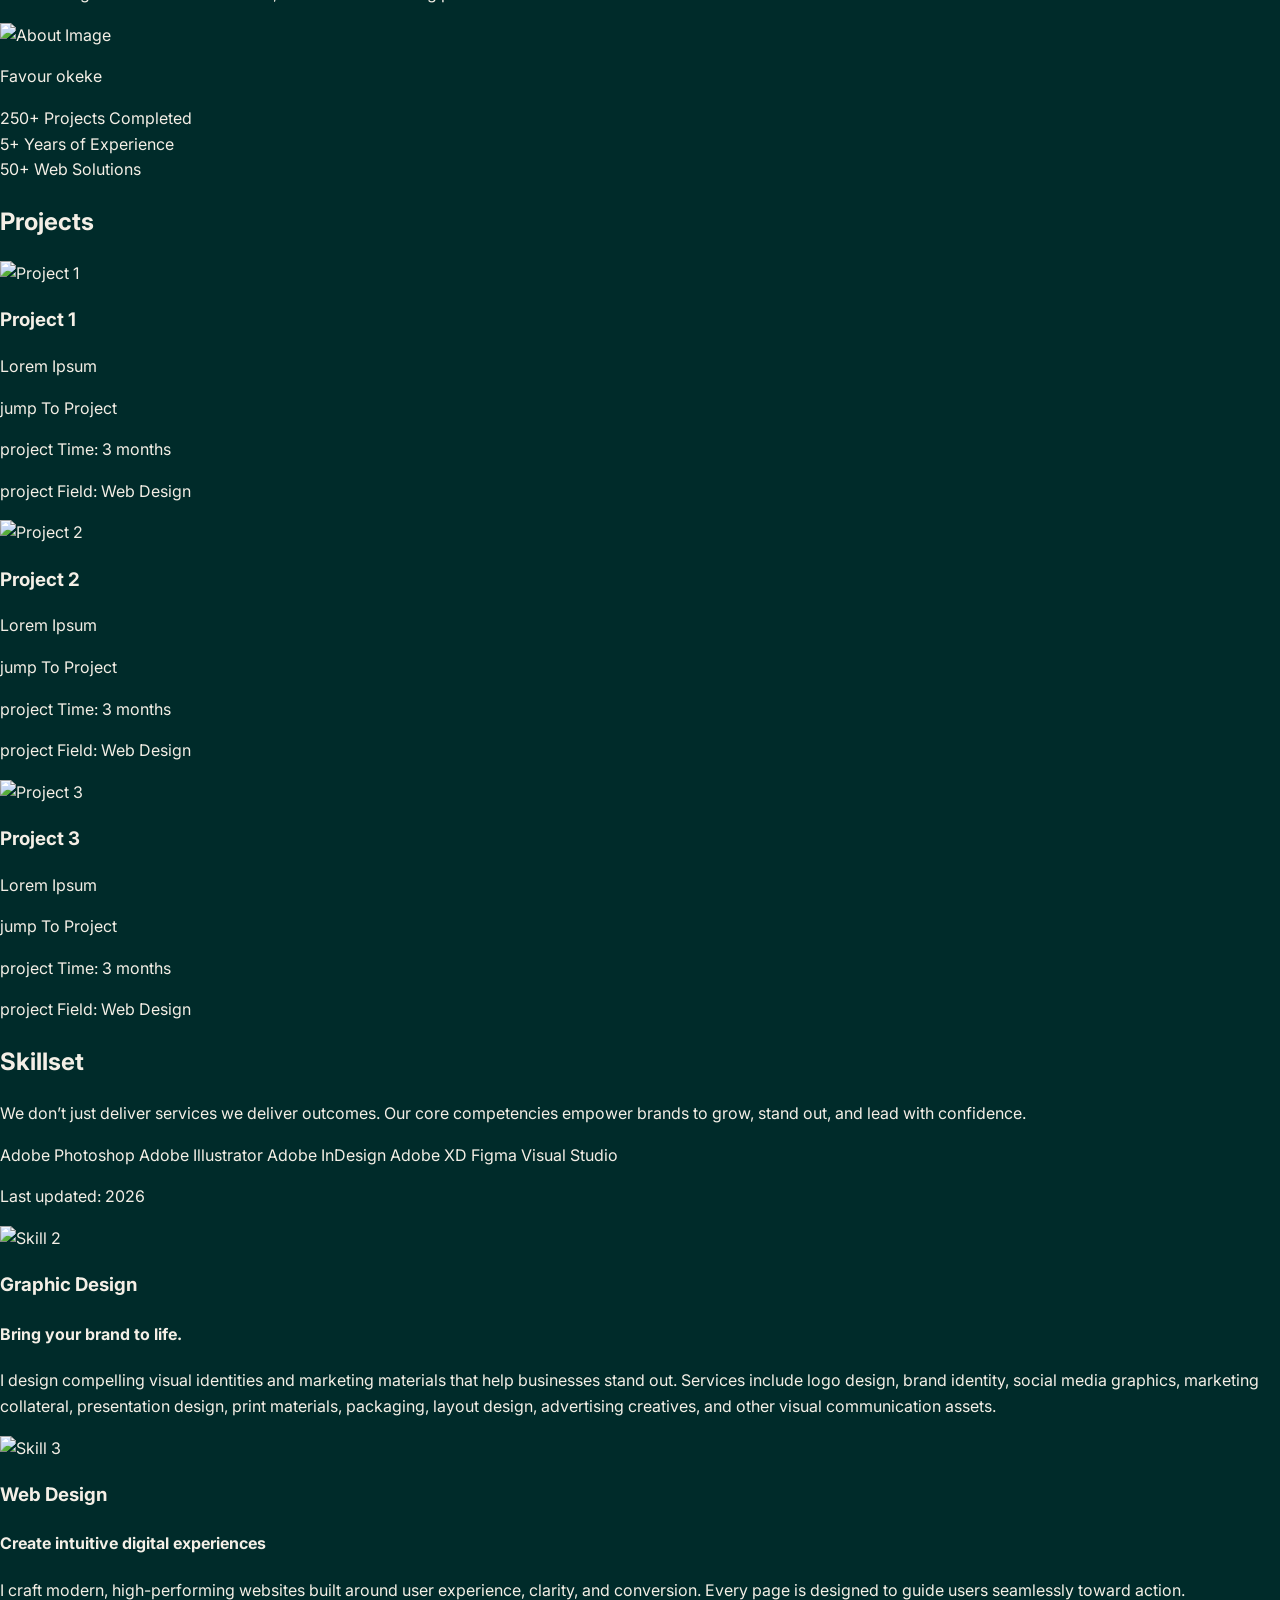
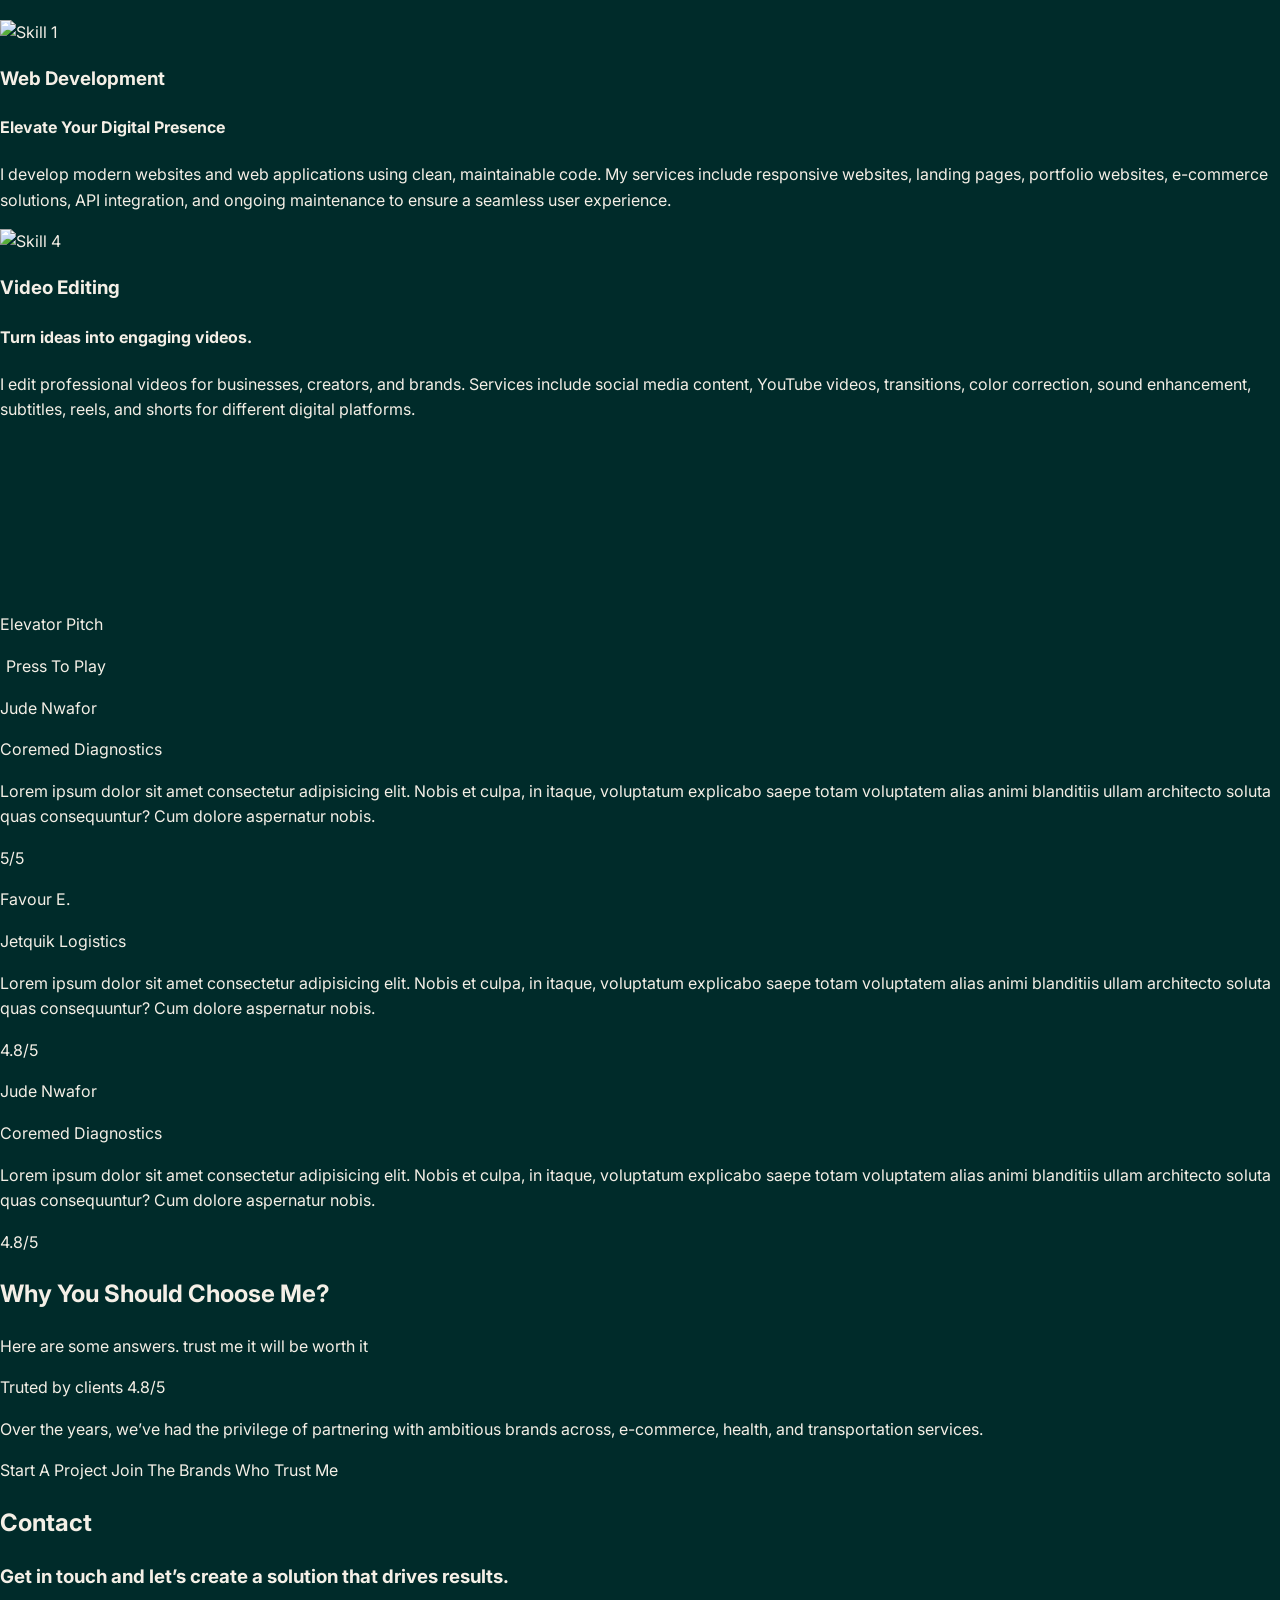
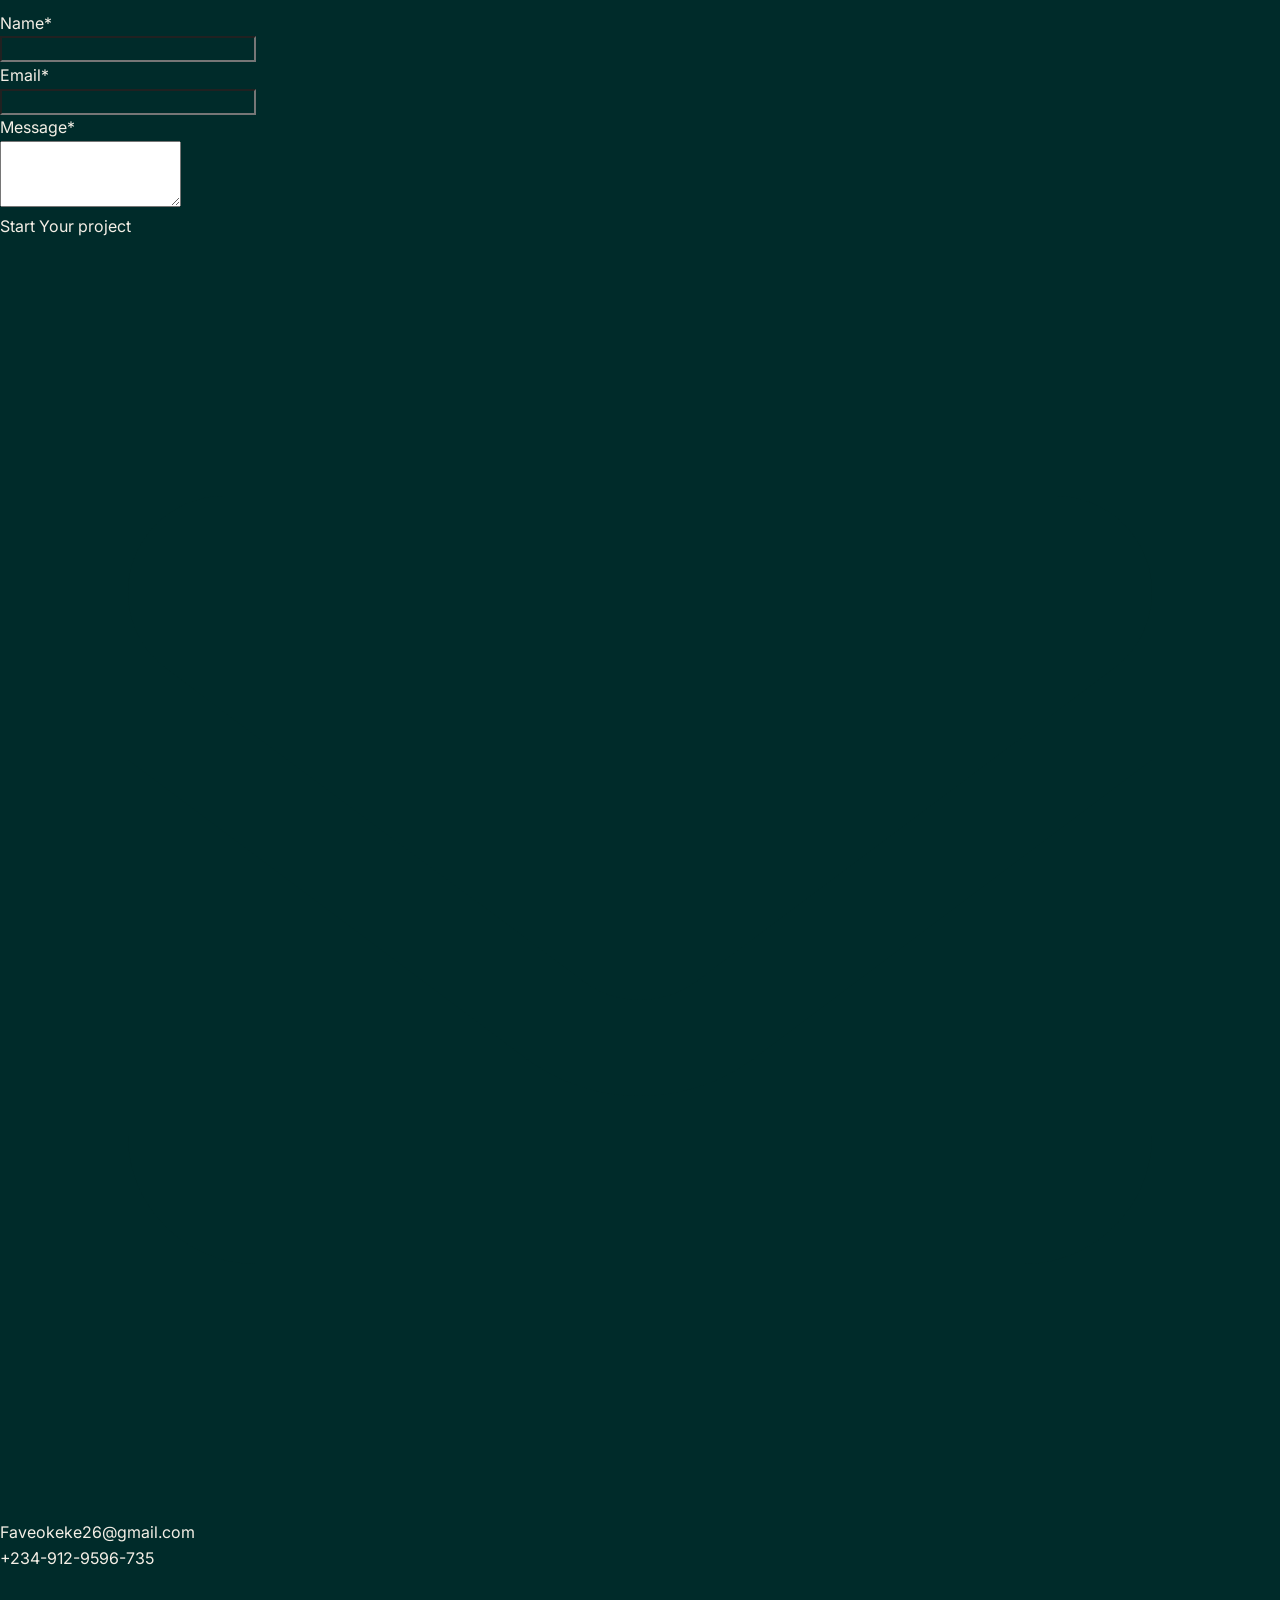
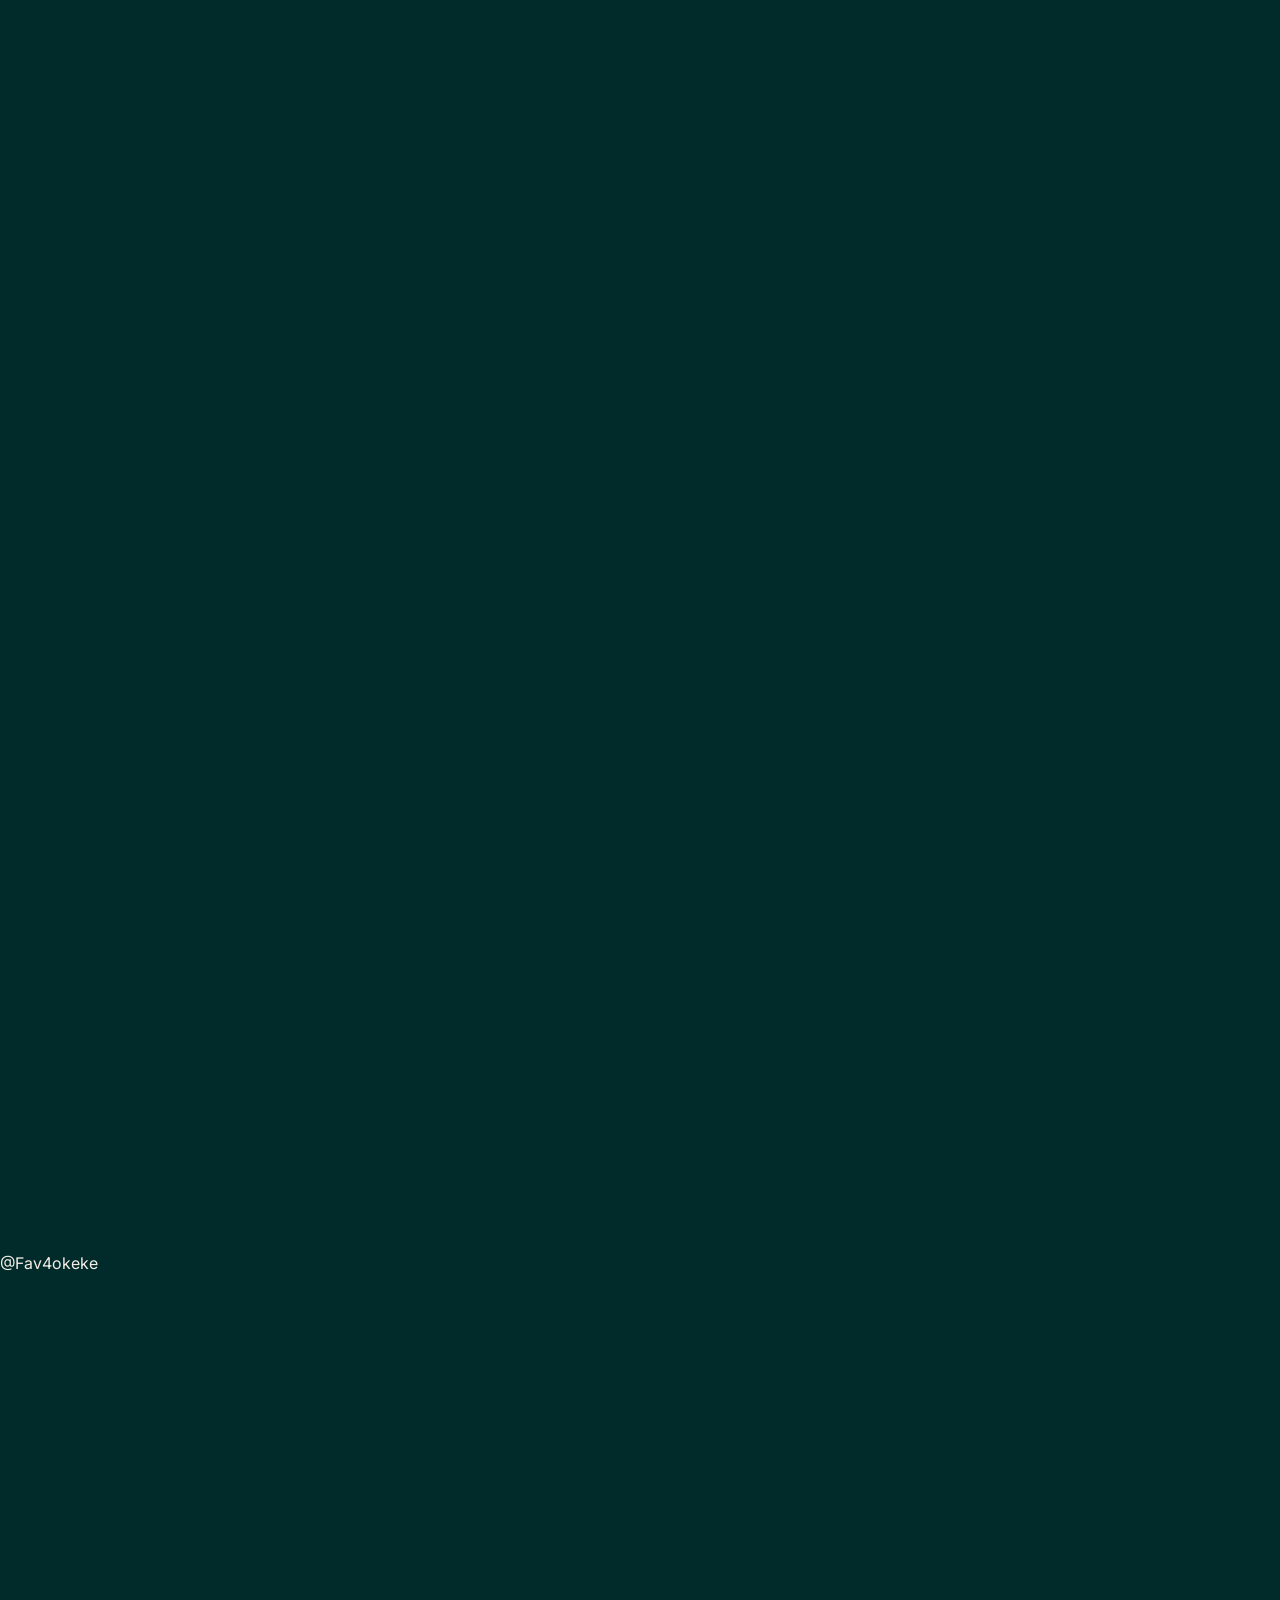
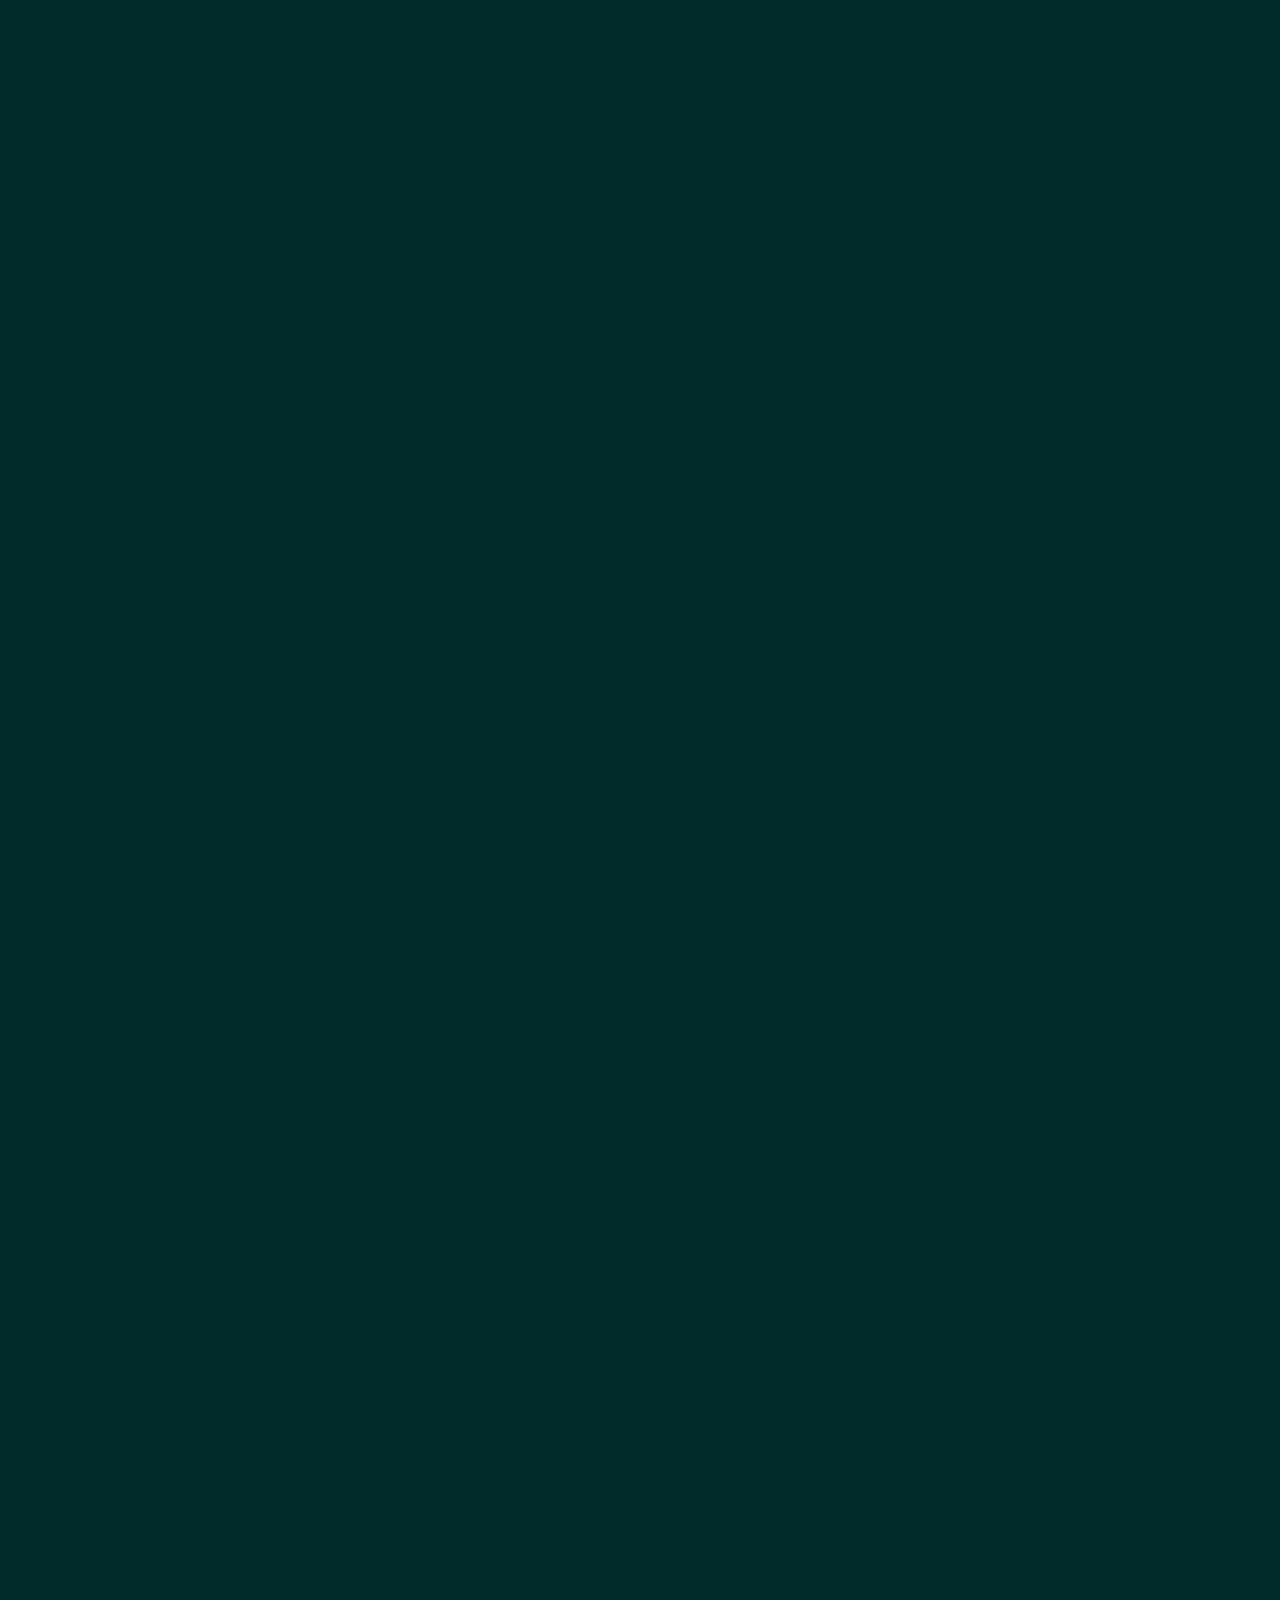
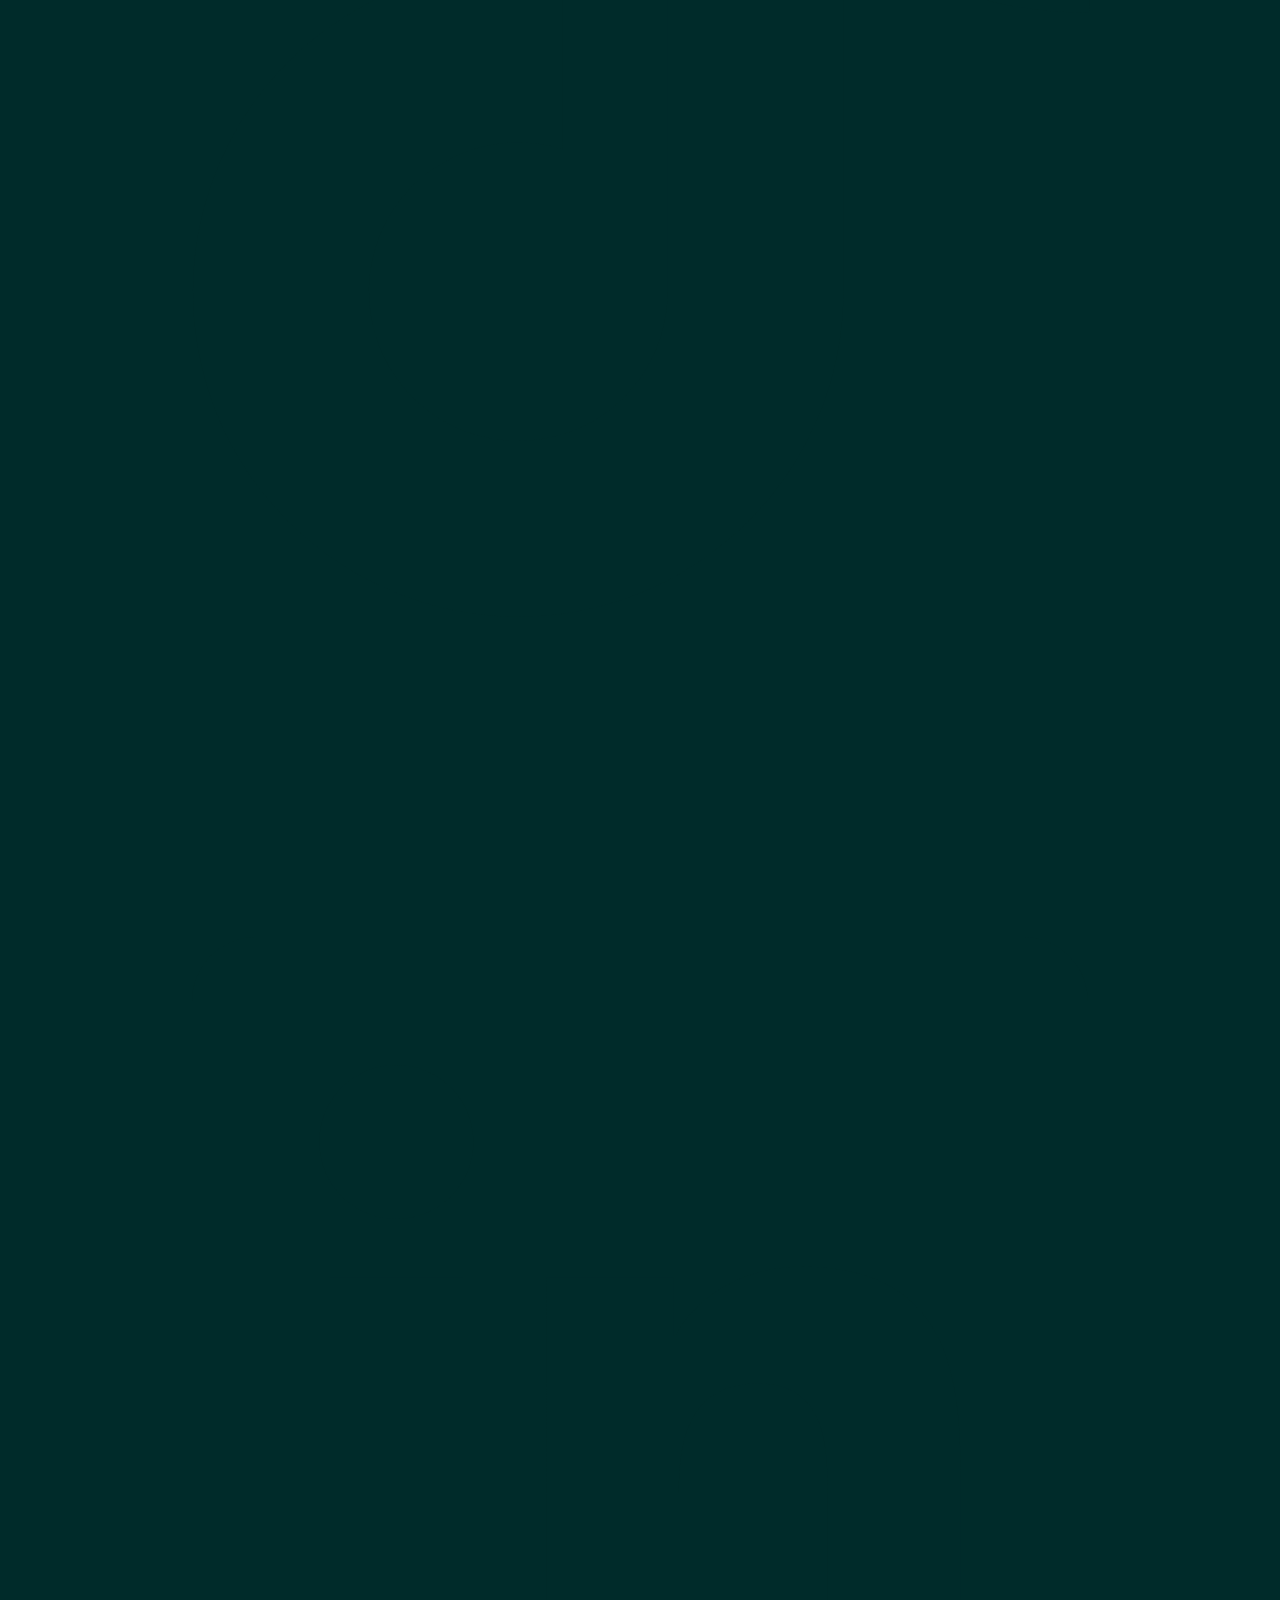
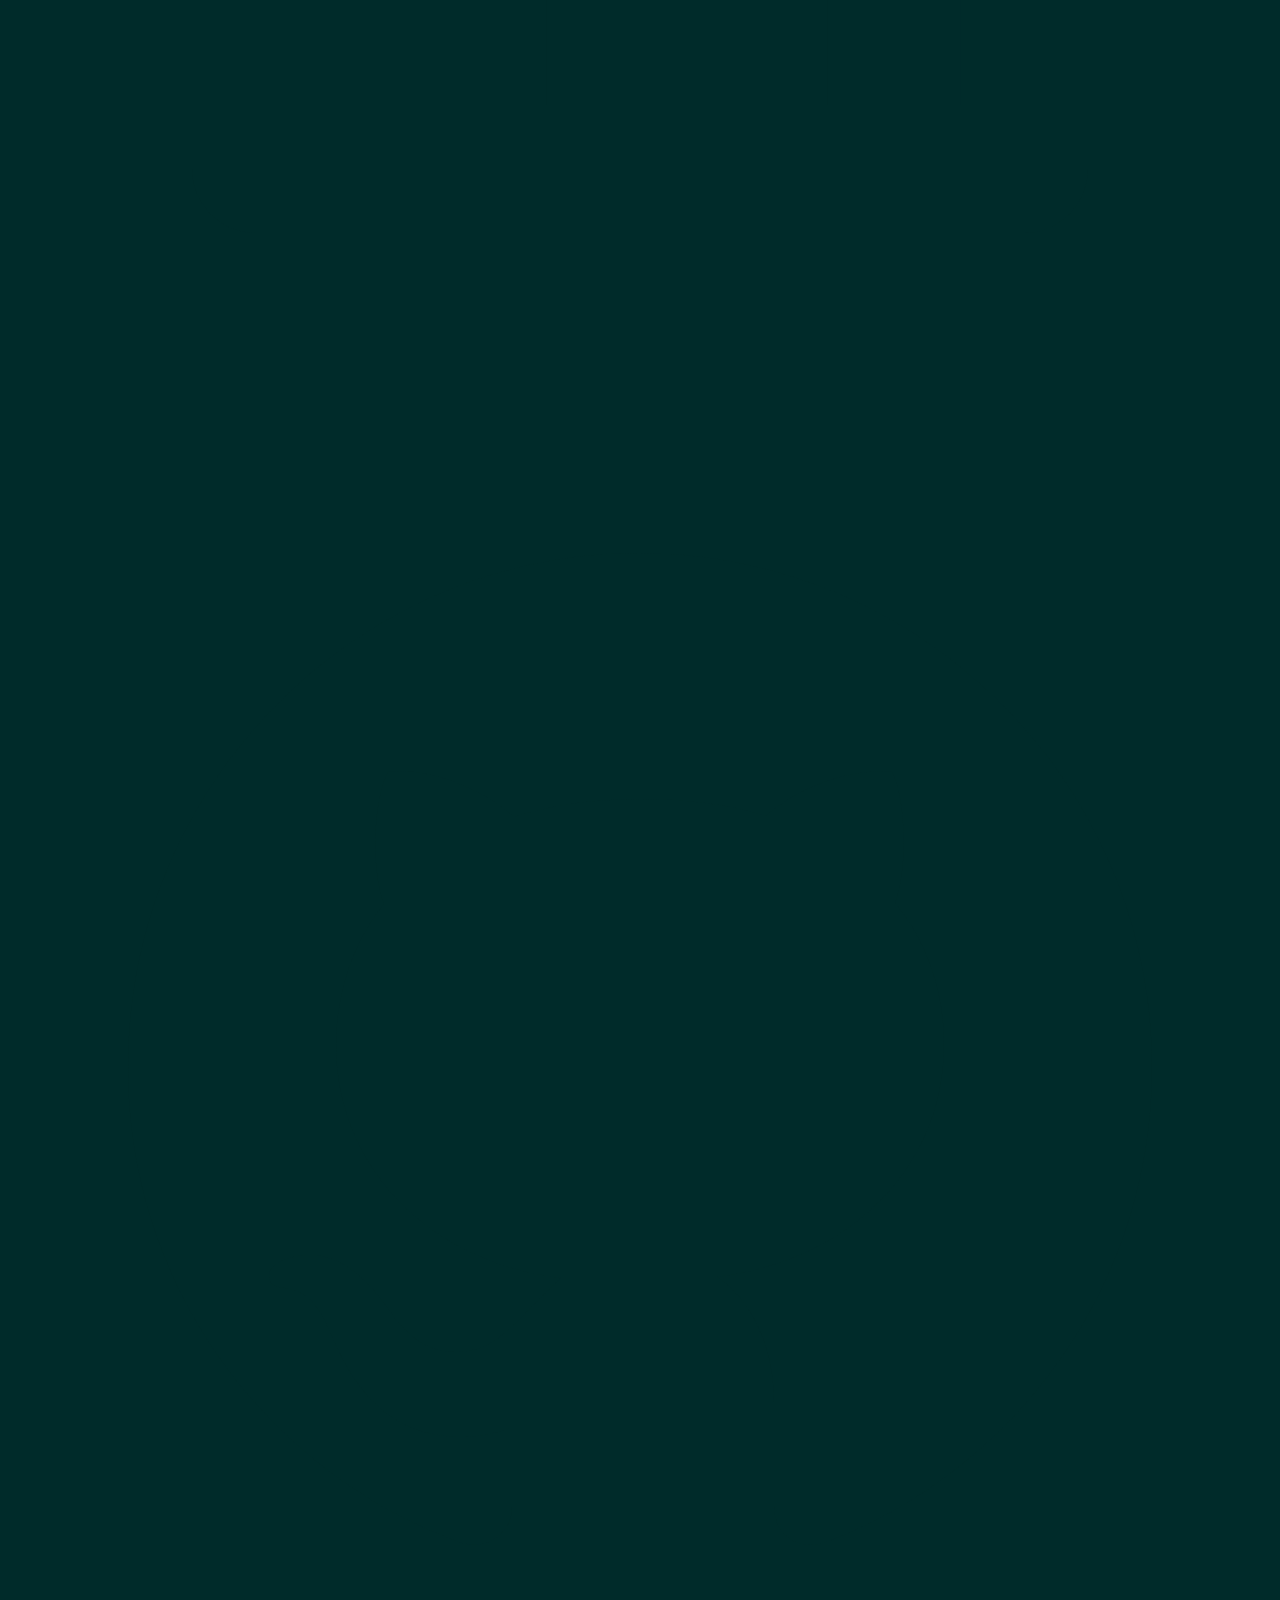
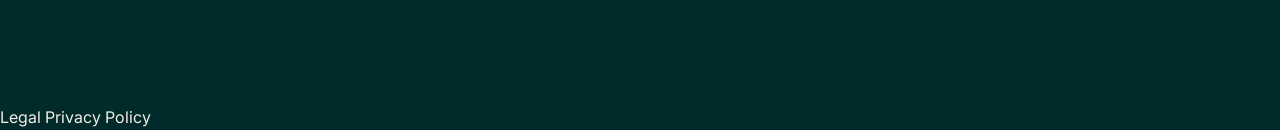
==== commit 6a002fd9: "styling script for pages and new assests" ====
--- a/index.html
+++ b/index.html
@@ -4,10 +4,11 @@
     <meta charset="UTF-8">
     <meta name="viewport" content="width=device-width, initial-scale=1.0">
     <title>Favour</title>
-    <link rel="stylesheet" href="">
+    <link rel="stylesheet" href="/assets/css/style.css">
+    <link rel="icon" type="image/x-icon" href="/assets/icons/ICON.png">
 </head>
 <body>
-    <!--===Header/Navba===r-->
+    <!--Header/Navbar-->
     <header class="header">
         <div class="logo">
             <img src="/assets/images/favor.png" alt="Logo">
@@ -25,6 +26,8 @@
             <a href="/portfolio">Get started</a>
         </span>
     </header>
+
+    <!--Main-->
     <main>
 
         <!-- ==hero Section== --> 
@@ -41,6 +44,7 @@
                 </span>
             </div>
             <div>
+                <img src="/assets/images/hero image.png" alt="">
                 <img src="/assets/images/hero-image.png" alt="Hero Image">
             </div>
             <div>
@@ -240,7 +244,7 @@
          </section>
     </main>
 
-    <!-- === FOOTER ==== -->
+    <!--FOOTER-->
     <footer class="footer">
         <div class="footer-content">
             <img class="footer-logo" src="/assets/images/Favor_logo.png" alt="">
--- a/assets/css/style.css
+++ b/assets/css/style.css
@@ -0,0 +1,79 @@
+@import url('https://fonts.googleapis.com/css2?family=IBM+Plex+Mono:ital,wght@0,100;0,200;0,300;0,400;0,500;0,600;0,700;1,100;1,200;1,300;1,400;1,500;1,600;1,700&family=Inter:ital,opsz,wght@0,14..32,100..900;1,14..32,100..900&family=Montserrat:ital,wght@0,100..900;1,100..900&display=swap');
+
+/* Tokens */
+:root {
+  --forest-green: #002B2A;
+  --secondary-color: #C8C788;
+  --accent-color: #F8D0DD;
+  --bone-faint: #F4EFE6;
+  --bone-deep: #DFD8C2;
+  --line: #5E6C5B;
+  --text-ink: #12130F;
+
+
+  --display-font: 'Montserrat', sans-serif;
+  --body-font-: 'Inter', sans-serif;
+  --mono-font: 'Fira Code', monospace;
+
+}
+
+*, *::before, *::after { box-sizing: border-box; }
+
+html { scroll-behavior: smooth; }
+
+@media (prefers-reduced-motion: reduce) {
+  html { scroll-behavior: auto; }
+  *, *::before, *::after {
+    animation-duration: 0.01ms !important;
+    animation-iteration-count: 1 !important;
+    transition-duration: 0.01ms !important;
+    scroll-behavior: auto !important;
+  }
+}
+
+body {
+  margin: 0;
+  font-family: var(--body-font-);
+  font-size: 16px;
+  line-height: 1.6;
+  background: var(--forest-green);
+  color: var(--bone-faint);
+  -webkit-font-smoothing: antialiased;
+}
+
+img { 
+    max-width: 100%; 
+    display: block; 
+}
+
+video { 
+    max-width: 100%; 
+}
+
+a {
+    color: inherit;
+    text-decoration: none;
+}
+
+ul, ol { margin: 0; padding: 0; list-style: none; }
+
+button, input {
+    font-family: inherit;
+    font-size: inherit;
+    color: inherit;
+}
+
+button {
+    background: none;
+    border: none;
+    cursor: pointer;
+}
+
+input {
+    background: none;
+}
+
+:focus-visible {
+    outline: 2px solid var(--accent-color);
+    outline-offset: 2px;
+}
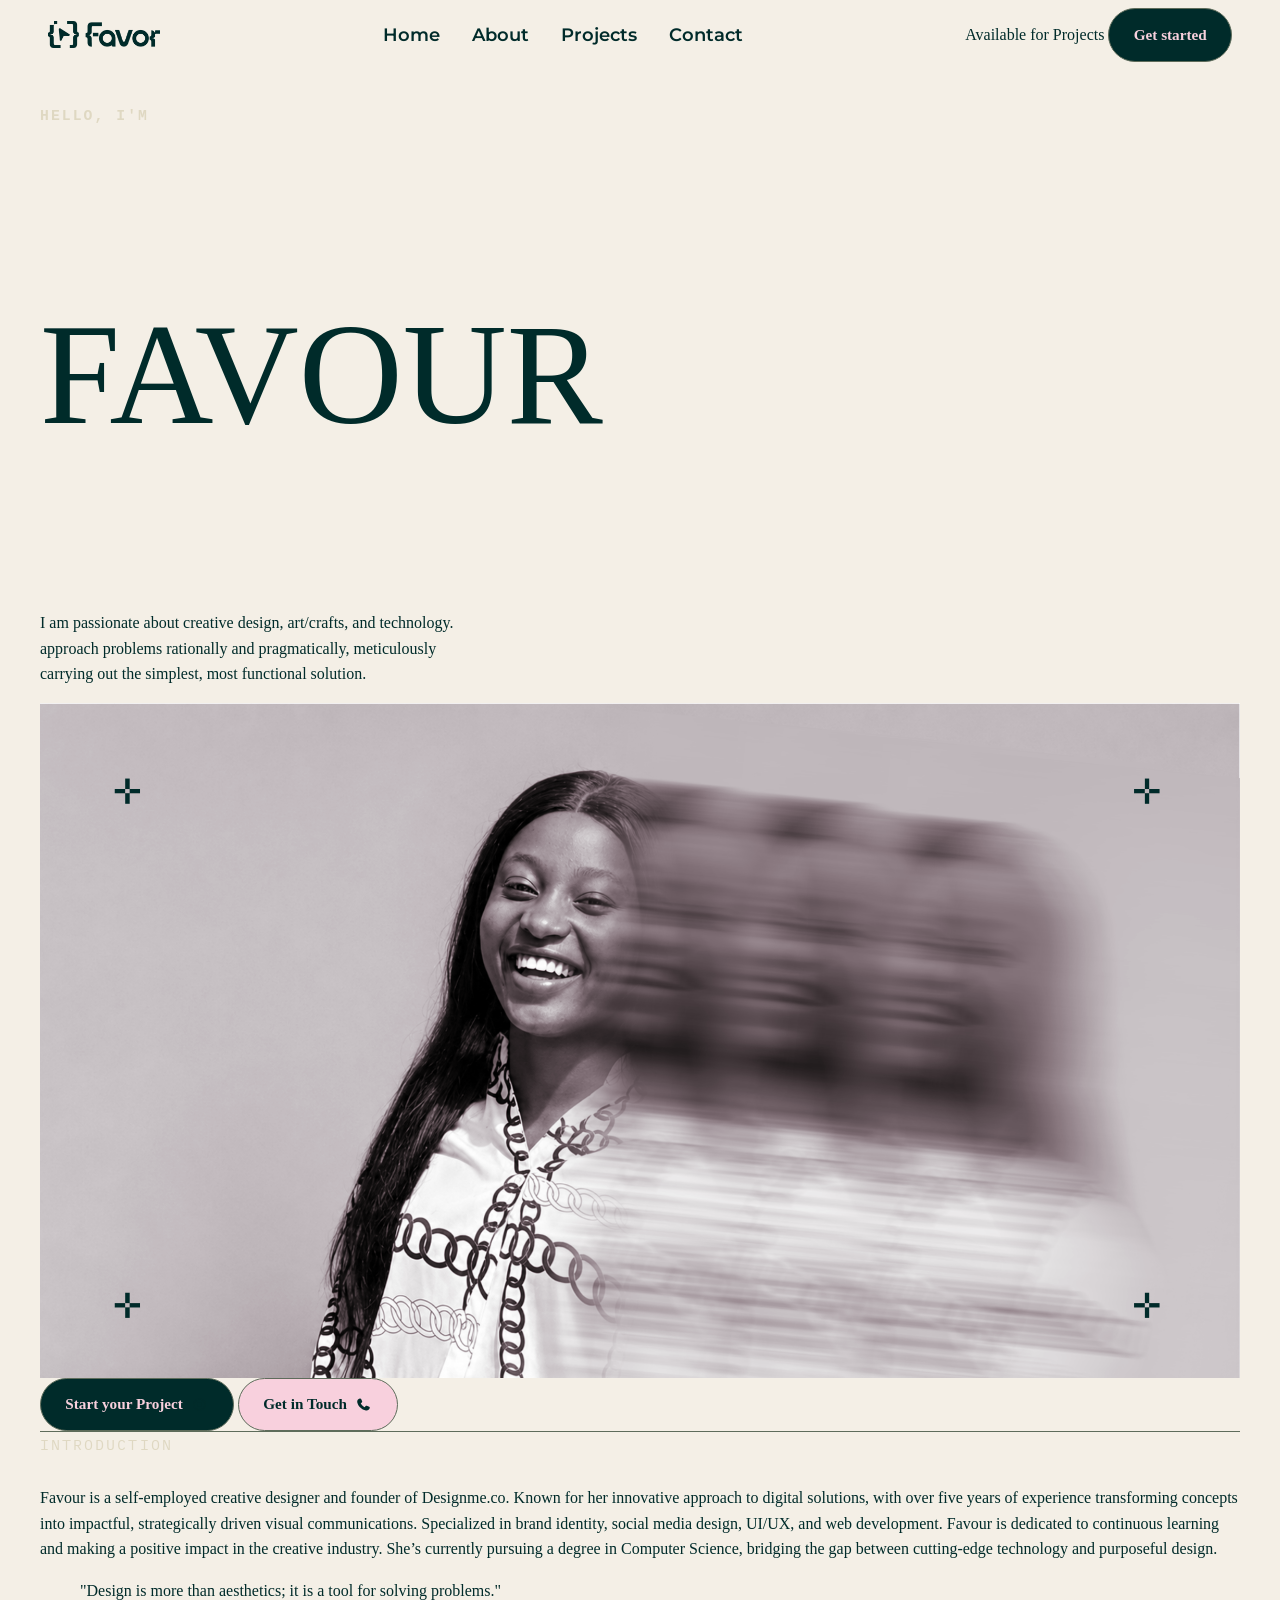
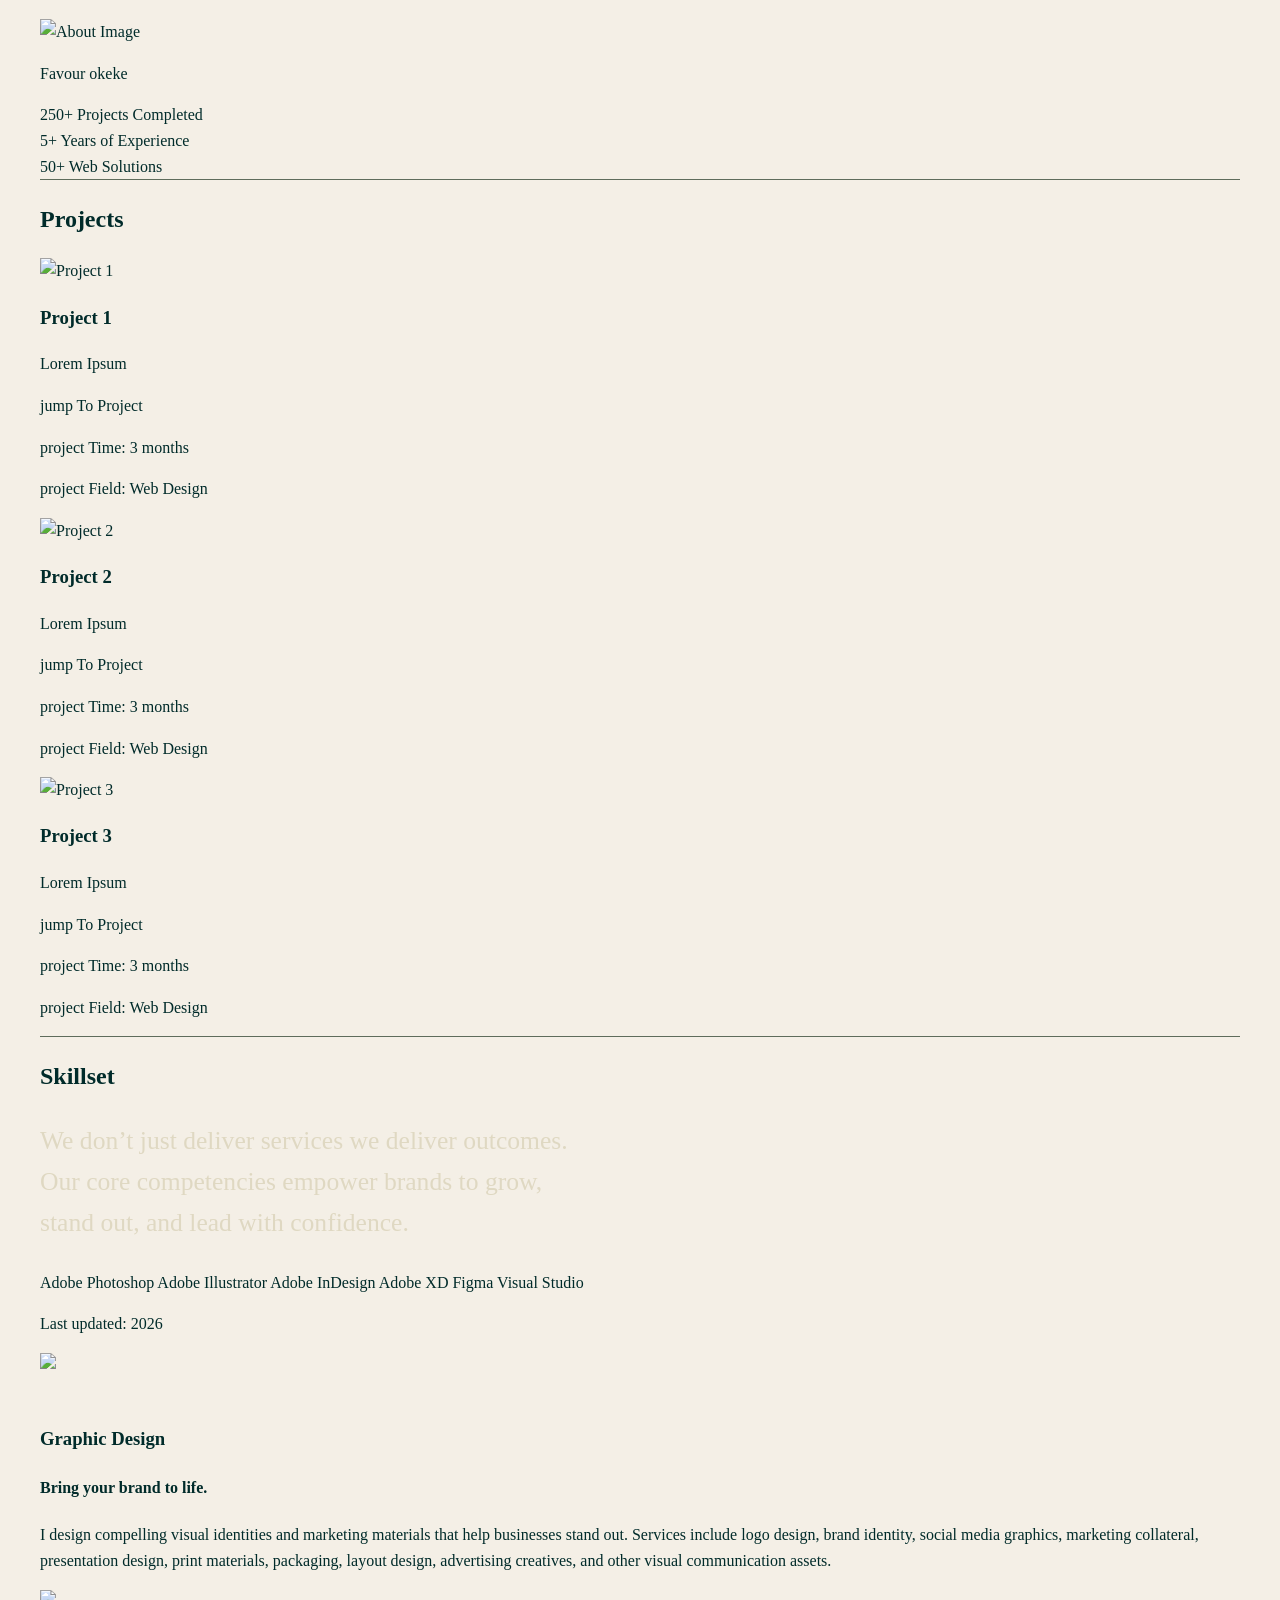
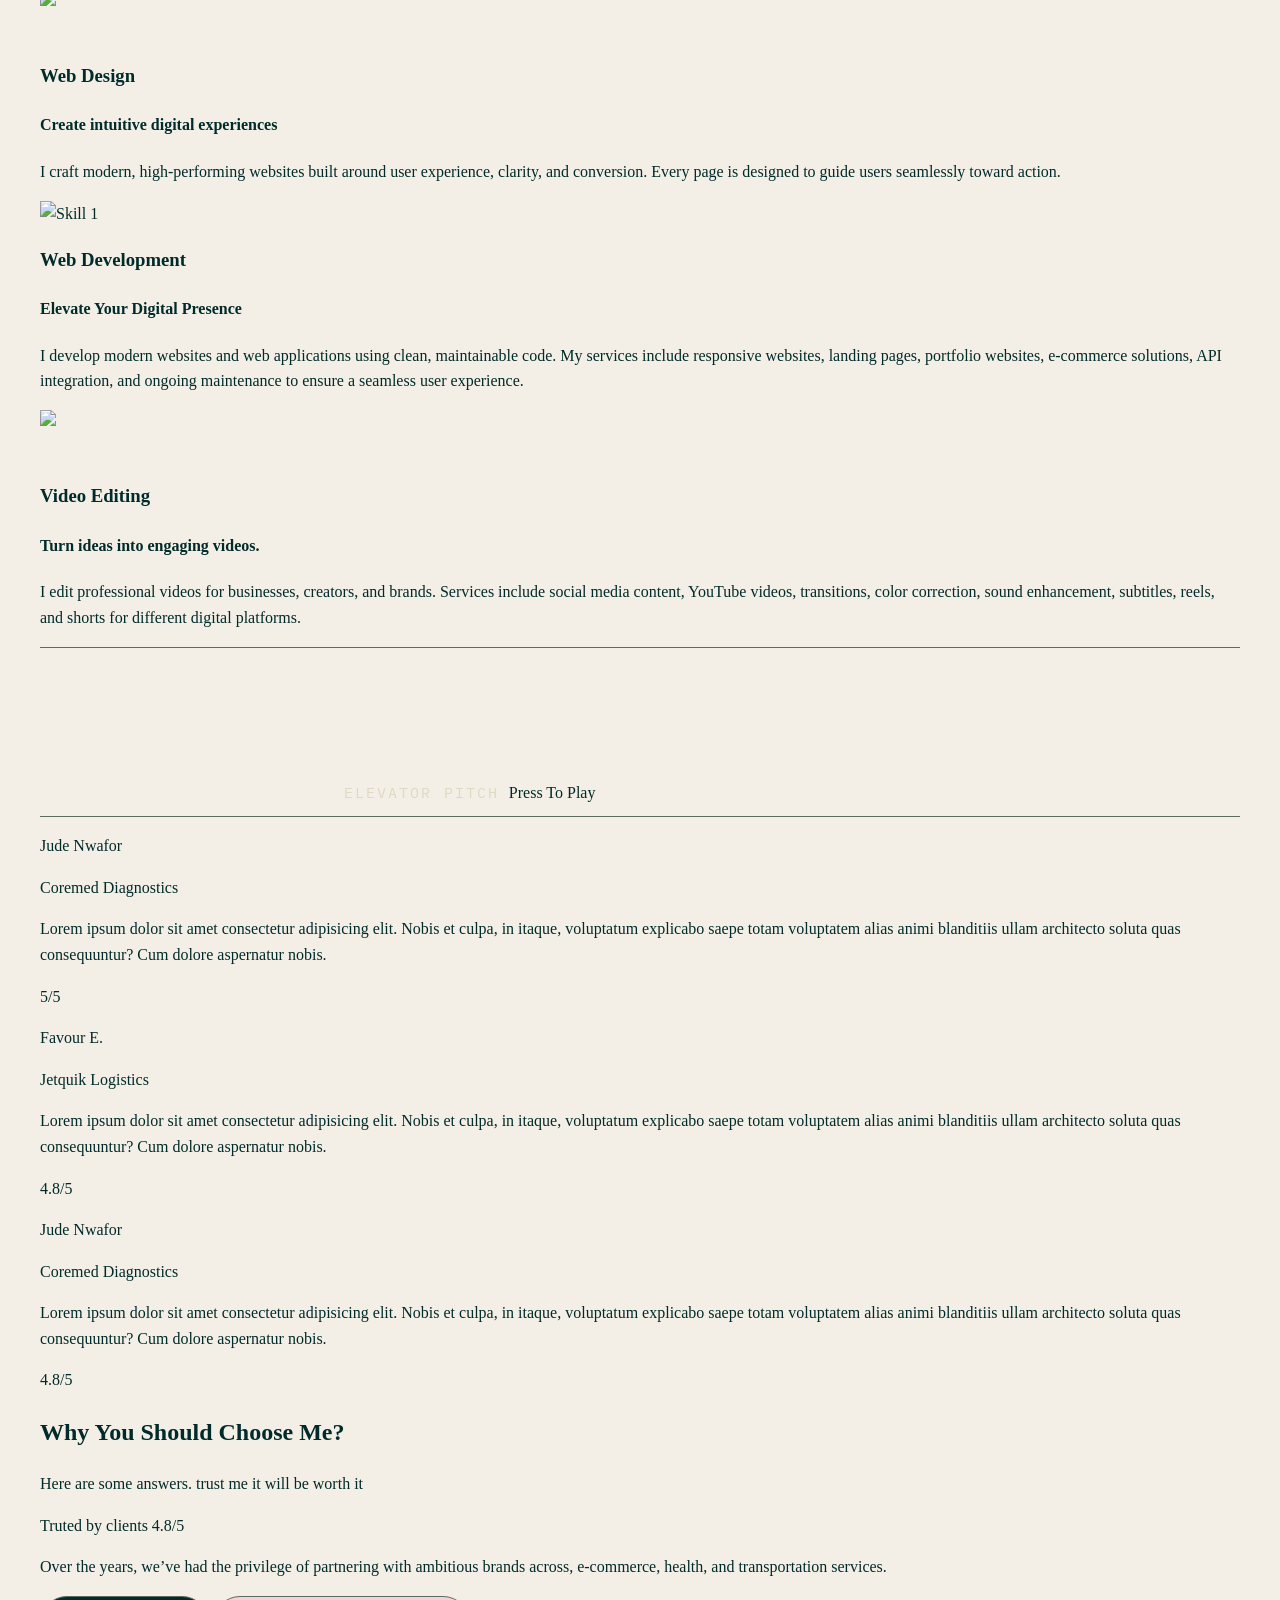
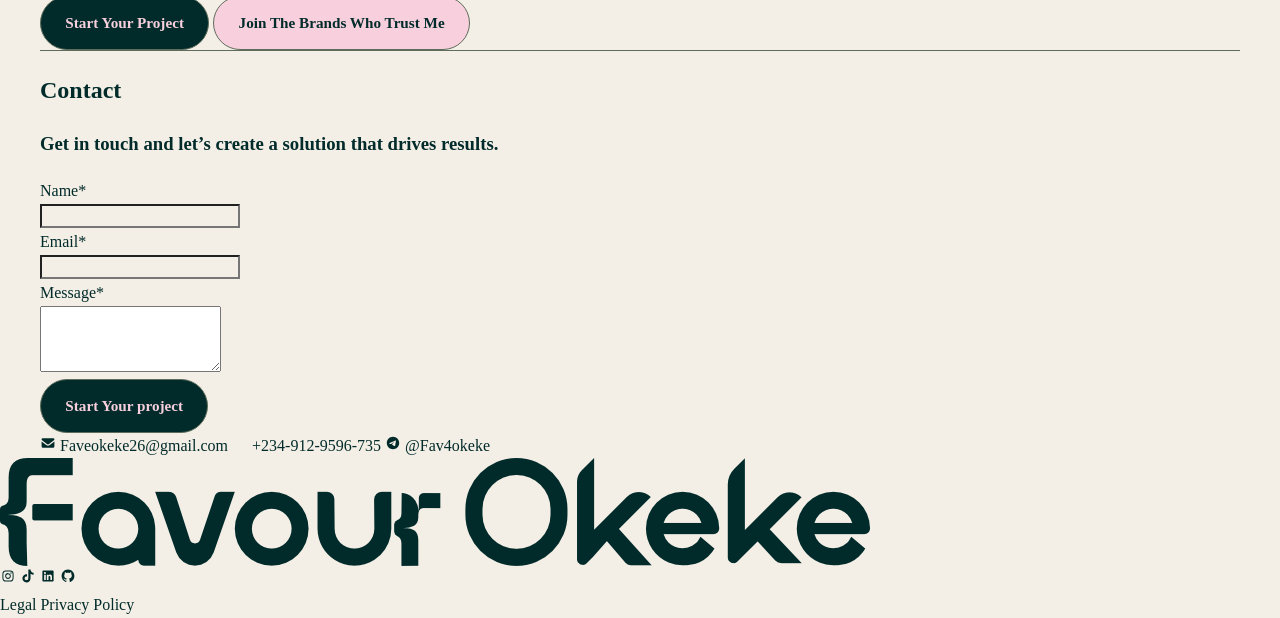
==== commit 6f63de52: "styling new files" ====
--- a/index.html
+++ b/index.html
@@ -10,9 +10,7 @@
 <body>
     <!--Header/Navbar-->
     <header class="header">
-        <div class="logo">
-            <img src="/assets/images/favor.png" alt="Logo">
-        </div>
+        <img class="logo" src="/assets/images/favor.png" alt="Logo">
         <nav class="nav-links"> 
             <ul>
                 <li><a href="/index.html">Home</a></li>
@@ -23,8 +21,11 @@
         </nav>
         <span>
             Available for Projects
-            <a href="/portfolio">Get started</a>
+            <a href="/contact.html" class="btn btn-primary">Get started</a>
         </span>
+        <a href="javascript:void(0);" class="menu-toggle" onclick="myFunction()">
+            <img src="/assets/icons/hamburger-menu-svgrepo-com (1).svg" alt="Menu Icon">
+        </a>
     </header>
 
     <!--Main-->
@@ -33,7 +34,7 @@
         <!-- ==hero Section== --> 
         <section class="hero">
             <div>
-                <h6>HELLO, I'M</h6>
+                <h6 class="eyebrow">HELLO, I'M</h6>
                 <h1>FAVOUR</h1>
             </div>
             <div>
@@ -43,19 +44,19 @@
                     carrying out the simplest, most functional solution.</p>
                 </span>
             </div>
-            <div>
+            <div class="hero-imgs">
                 <img src="/assets/images/hero image.png" alt="">
                 <img src="/assets/images/hero-image.png" alt="Hero Image">
             </div>
-            <div>
-                <a href="#">Start your Project</a><img src="/assets/icons/circle-dot.svg" alt="">
-                <a href="#">Get in Touch</a> 
+            <div class="hero-cta">
+                <a href="/contact.html" class="btn btn-primary">Start your Project<img src="/assets/icons/circle-dot-regular-full.svg" alt="" class="icon"></a>
+                <a href="/contact.html" class="btn btn-secondary">Get in Touch <img src="/assets/icons/phone-solid-full.svg" alt="" class="icon"></a> 
             </div>
         </section>
         
         <!-- == INTRODUCTION == -->
         <section class="Intro">
-            <span>Introduction</span>
+            <span class="eyebrow">Introduction</span>
             <p>Favour is a self-employed creative designer and founder of Designme.co. Known for her innovative approach to digital solutions, with over five years of experience transforming concepts into impactful, strategically driven visual communications. Specialized in brand identity, social media design, UI/UX, and web development. Favour is dedicated to continuous learning and making a positive impact in the creative industry. She’s currently pursuing a degree in Computer Science, bridging the gap between cutting-edge technology and purposeful design.</p>
             <blockquote>"Design is more than aesthetics; it is a tool for solving problems."</blockquote>
             <div class="quote-card">
@@ -118,7 +119,7 @@
         <!-- === Skillset === -->
         <section class="Skillset">
             <h2>Skillset</h2>
-            <p>We don’t just deliver services we deliver outcomes. Our core competencies empower brands to grow, stand out, and lead with confidence.</p>
+            <p class="sect-sub">We don’t just deliver services we deliver outcomes. Our core competencies empower brands to grow, stand out, and lead with confidence.</p>
             <div class="skill-list">
                 <span>Adobe Photoshop</span>
                 <span>Adobe Illustrator</span>
@@ -132,25 +133,25 @@
             </div>
             <div class="service-grid">
                 <div class="service-card">
-                    <img src="/assets/icons/skill2.svg" alt="Skill 2">
+                    <img src="/assets/icons/skill2.svg" alt="Skill 2" class="icon">
                     <h3>Graphic Design</h3>
                     <h4>Bring your brand to life.</h4>
                     <p>I design compelling visual identities and marketing materials that help businesses stand out. Services include logo design, brand identity, social media graphics, marketing collateral, presentation design, print materials, packaging, layout design, advertising creatives, and other visual communication assets.</p>
                 </div>
                 <div class="service-card">
-                    <img src="/assets/icons/skill3.svg" alt="Skill 3">
+                    <img src="/assets/icons/skill3.svg" alt="Skill 3" class="icon">
                     <h3>Web Design</h3>
                     <h4>Create intuitive digital experiences</h4>
                     <p>I craft modern, high-performing websites built around user experience, clarity, and conversion. Every page is designed to guide users seamlessly toward action.</p>
                 </div>
                 <div class="service-card">
-                    <img src="/assets/icons/skill1.svg" alt="Skill 1">
+                    <img src="/assets/icons/skill1.svg" alt="Skill 1" class="n">
                     <h3>Web Development</h3>
                     <h4>Elevate Your Digital Presence</h4>
                     <p>I develop modern websites and web applications using clean, maintainable code. My services include responsive websites, landing pages, portfolio websites, e-commerce solutions, API integration, and ongoing maintenance to ensure a seamless user experience.</p>
                 </div>
                 <div class="service-card">
-                    <img src="/assets/icons/skill4.svg" alt="Skill 4">
+                    <img src="/assets/icons/skill4.svg" alt="Skill 4" class="icon">
                     <h3>Video Editing</h3>
                     <h4>Turn ideas into engaging videos.</h4>
                     <p>I edit professional videos for businesses, creators, and brands. Services include social media content, YouTube videos, transitions, color correction, sound enhancement, subtitles, reels, and shorts for different digital platforms.</p>
@@ -214,8 +215,8 @@
                     <img src="" alt="">
                 </div>
             </div>
-            <a class="btn btn-primary" href="">Start A Project</a>
-            <a class="btn btn-sec" href="">Join The Brands Who Trust Me</a>
+            <a class="btn btn-primary" href="">Start Your Project</a>
+            <a class="btn btn-secondary" href="">Join The Brands Who Trust Me</a>
         </Section>
 
         <!-- === CONTACT === -->
@@ -232,7 +233,7 @@
                     <textarea name="message" rows="4" cols=""></textarea>
                 </form>      
             </div>
-            <a href="" type="submit">Start Your project</a>
+            <a href="" type="submit" class="btn btn-primary">Start Your project</a>
             <div class="contact-details">
                 <img class="icon" src="/assets/icons/envelope-solid-full.svg" alt="">
                 <a href="mailto:Faveokeke26@gmail.com">Faveokeke26@gmail.com</a>
@@ -249,10 +250,10 @@
         <div class="footer-content">
             <img class="footer-logo" src="/assets/images/Favor_logo.png" alt="">
             <div class="footer-socials">
-                <a href="https://www.instagram.com/favo4r"><img src="/assets/icons/instagram-brands-solid-full.svg" alt=""></a>
-                <a href="https://www.tiktok.com/@favee"><img src="/assets/icons/tiktok-brands-solid-full.svg" alt=""></a>
-                <a href="https://www.linkedin.com/in/favo4r"><img src="/assets/icons/linkedin-brands-solid-full.svg" alt=""></a>
-                <a href="https://github.com/favo4r"><img src="/assets/icons/github-brands-solid-full.svg" alt=""></a>
+                <a href="https://www.instagram.com/favo4r" class="icon"><img src="/assets/icons/instagram-brands-solid-full.svg" alt=""></a>
+                <a href="https://www.tiktok.com/@favee" class="icon"><img src="/assets/icons/tiktok-brands-solid-full.svg" alt=""></a>
+                <a href="https://www.linkedin.com/in/favo4r" class="icon"><img src="/assets/icons/linkedin-brands-solid-full.svg" alt=""></a>
+                <a href="https://github.com/favo4r" class="icon"><img src="/assets/icons/github-brands-solid-full.svg" alt=""></a>
             </div>
             <a href="#">Legal</a>
             <a href="#">Privacy Policy</a>
--- a/assets/css/style.css
+++ b/assets/css/style.css
@@ -12,9 +12,15 @@
 
 
   --display-font: 'Montserrat', sans-serif;
-  --body-font-: 'Inter', sans-serif;
-  --mono-font: 'Fira Code', monospace;
-
+  --body-font: 'Inter', sans-serif;
+  --mono-font: 'IBM Plex Mono', monospace;
+
+  --container: 1200px;
+  --gutter: clamp(1.20rem, 4vw, 3rem);
+  --section-pad: clamp(4rem, 9vw, 7.5rem);
+  --radius-s: 3px;
+  --radius-m: 6px;
+  --ease: cubic-bezier(0.22, 0.61, 0.36, 1);
 }
 
 *, *::before, *::after { box-sizing: border-box; }
@@ -36,8 +42,8 @@
   font-family: var(--body-font-);
   font-size: 16px;
   line-height: 1.6;
-  background: var(--forest-green);
-  color: var(--bone-faint);
+  background: var(--bone-faint);
+  color: var(--forest-green);
   -webkit-font-smoothing: antialiased;
 }
 
@@ -75,5 +81,194 @@
 
 :focus-visible {
     outline: 2px solid var(--accent-color);
-    outline-offset: 2px;
+    outline-offset: 3px;
+}
+
+.sr-only {
+    position: absolute;
+    width: 1px;
+    height: 1px;
+    padding: 0;
+    margin: -1px;
+    overflow: hidden;
+    clip: rect(0, 0, 0, 0);
+    white-space: nowrap;
+    border: 0;
+}
+
+main {
+    display: block;
+    overflow-x: clip;
+}
+
+main > section {
+    max-width: var(--container);
+    margin: 0 auto;
+    border-top: 1px solid var(--line);
+    position: relative;
+}
+
+main > section:first-child {
+    border-top: none;
+}
+
+.eyebrow, .label {
+    display: inline-block;
+    margin-bottom: 0.75rem;
+    font-family: var(--mono-font);
+    font-size: 0.92rem;
+    text-transform: uppercase;
+    letter-spacing: 0.14em;
+    color: var(--bone-deep);
+}
+
+.sect-sub {
+    font-size: 1.6rem;
+    max-width: 42ch;
+    color: var(--bone-deep);
+}
+
+ /*REVEAL ANIMATION (applied via JS)*/
+.reveal {
+  opacity: 0;
+  transform: translateY(28px);
+  transition: opacity 0.8s var(--ease), transform 0.8s var(--ease);
+}
+.reveal.is-visible { 
+    opacity: 1; 
+    transform: translateY(0); 
+}
+
+.btn {
+  display: inline-flex;
+  align-items: center;
+  gap: 0.5em;
+  padding: 0.9em 1.6em;
+  border-radius: 100px;
+  font-size: 0.95rem;
+  font-weight: 600;
+  white-space: nowrap;
+  transition: transform 0.35s var(--ease), background 0.3s var(--ease), color 0.3s var(--ease), border-color 0.3s var(--ease);
+}
+
+.btn .icon {
+  transition: transform 0.35s var(--ease);
+  width: 1.2em;
+}
+
+.btn:hover {
+  transform: translateY(-2px);
+}
+
+.btn:hover .icon {
+  transform: translate(2px, -2px);
+}
+
+.btn-primary {
+  background: var(--forest-green);
+  color: var(--accent-color);
+  border: 1px solid var(--line);
+}
+
+.btn-primary:hover {
+  background: var(--line);
+}
+
+.btn-secondary {
+  background: var(--accent-color);
+  color: var(--forest-green);
+  border: 1px solid var(--line);
+}
+
+.btn-secondary:hover {
+  border-color: var(--brass);
+  color: var(--brass-bright);
+}
+
+.icon {
+  display: inline-flex;
+  align-items: center;
+  justify-content: center;
+  width: 1em;
+  height: 1em;
+  font-style: normal;
+  line-height: 1;
+}
+
+header {
+    position: sticky;
+    display: flex;
+    justify-content: space-between;
+    top: 0;
+    z-index: 100;
+    align-items: center;
+    gap: 1.5rem;
+    padding: 0.5rem var(--gutter);
+    background: var(--bone-faint);
+    backdrop-filter: blur(14px);
+    border-bottom: 1px solid transparent;
+    transition: border-color 0.3s var(--ease), padding 0.3s var(--ease);
+}
+
+.header.scrolled {
+   
+    border-bottom-color: var(--line);
+}
+
+.logo {
+    display: inline-block;
+    width: 7rem;
+    object-fit: contain;
+
+}
+
+.nav-links ul{
+    display: flex;
+    gap: 2rem;
+}
+
+.nav-links a {
+    font-family: var(--display-font);
+    font-size: 1.1rem;
+    font-weight: 600;
+    color: var(--forest-green);
+    transition: color 0.3s var(--ease);
+}
+
+.nav-links a:hover {
+    color: var(--line);
+}
+
+.nav-links a:hover::after {
+    right: 0;
+}
+
+.menu-toggle { 
+    display: none; 
+    font-size: 1.4rem; 
+    color: var(--bone); 
+}
+
+@media (max-width: 860px) {
+    .nav-links {
+        display: none;
+    }
+    .menu-toggle {
+        display: block;
+        width: 3nrem;
+    }
+    .btn {
+        padding: 0.4em 1.2em;
+        width: 100%;
+    }
+}
+
+.hero {
+  text-align: left;
+ 
+}
+
+.hero h1 {
+  font-size: clamp(3.5rem, 13vw, 9rem);
+  font-weight: 500;
 }
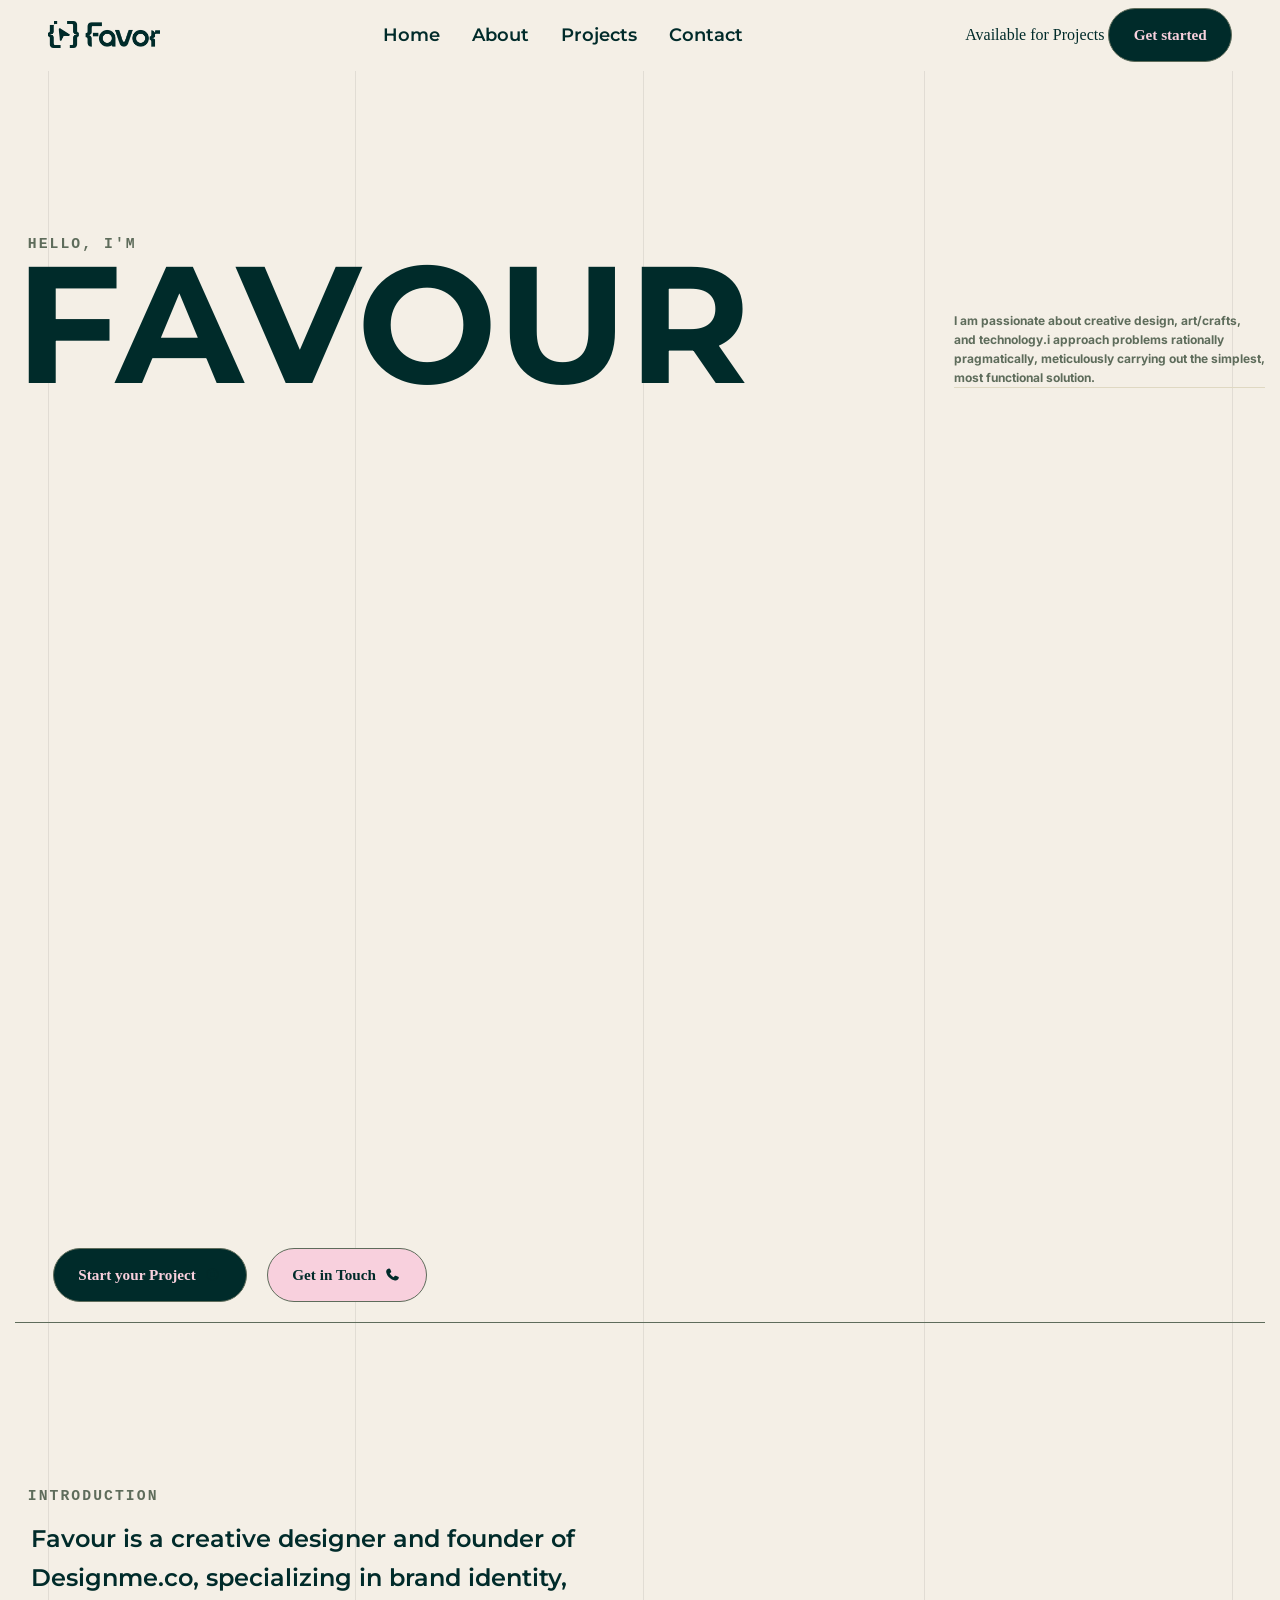
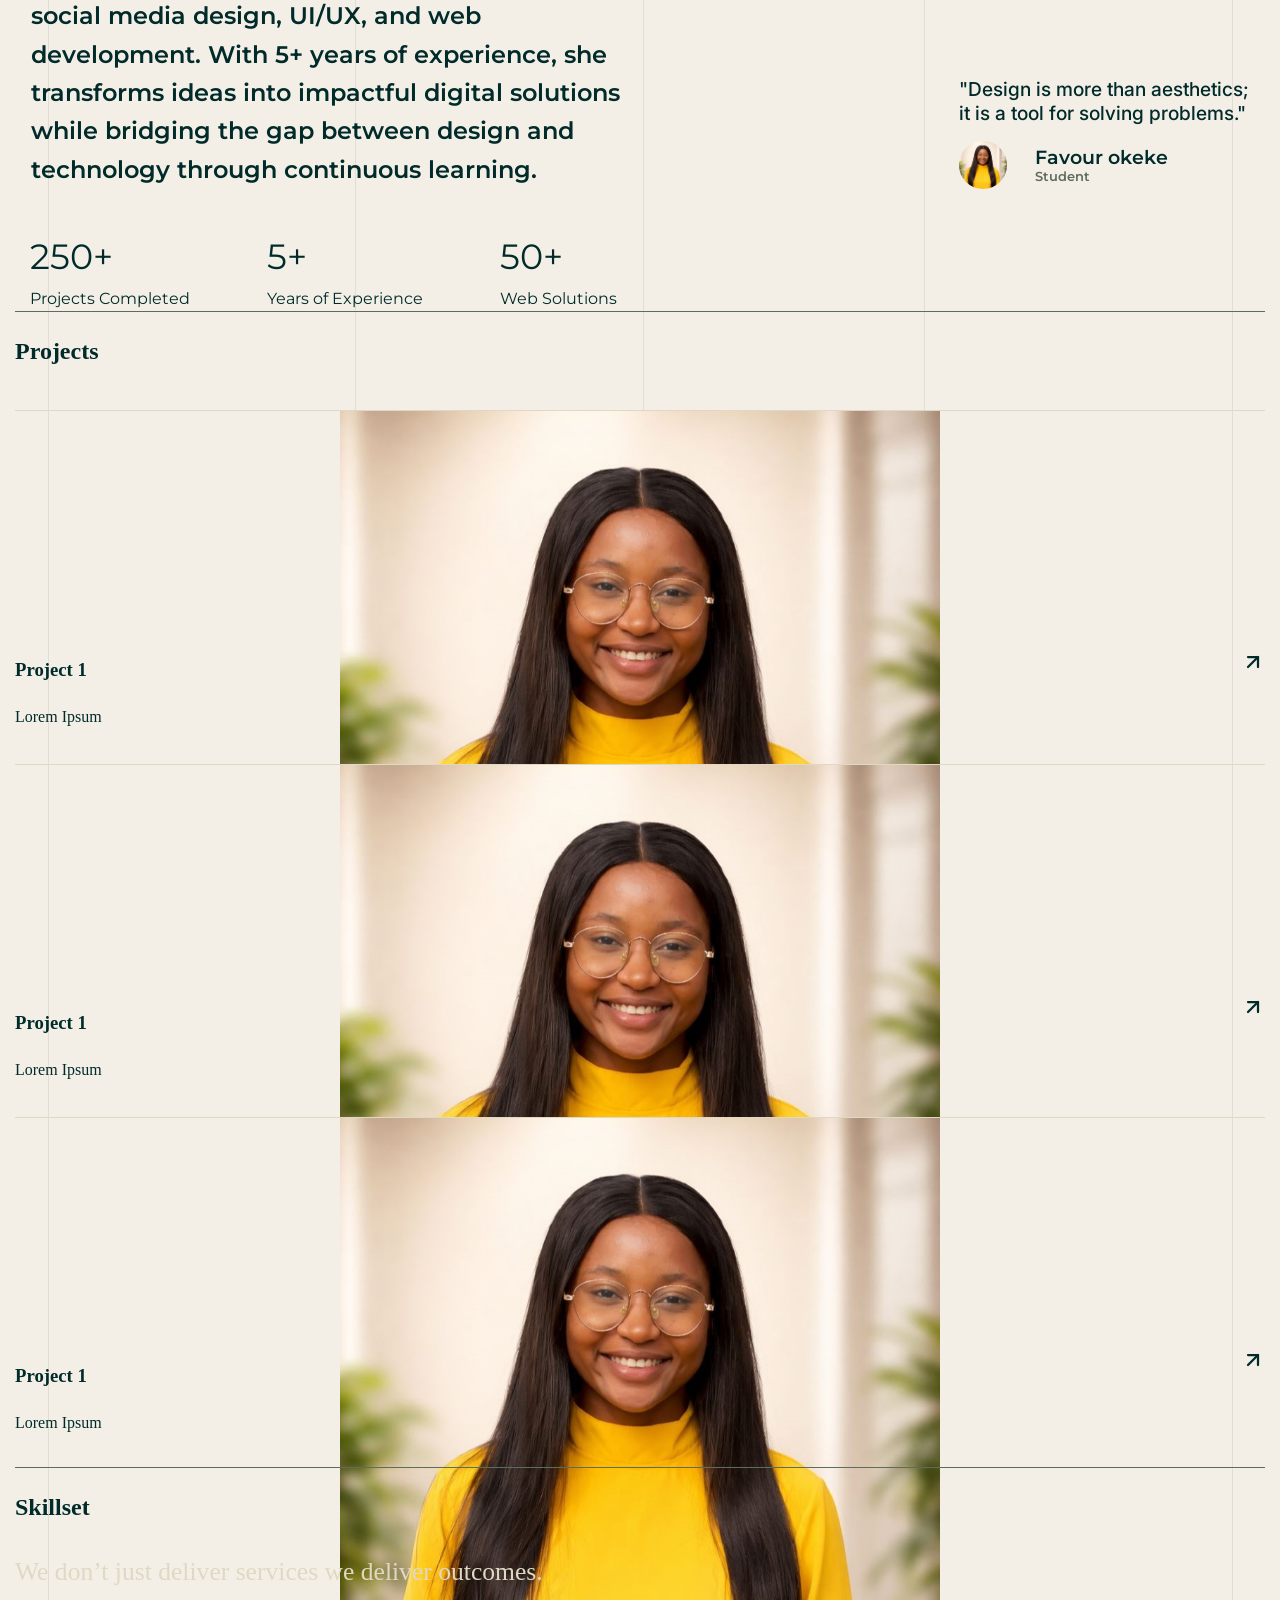
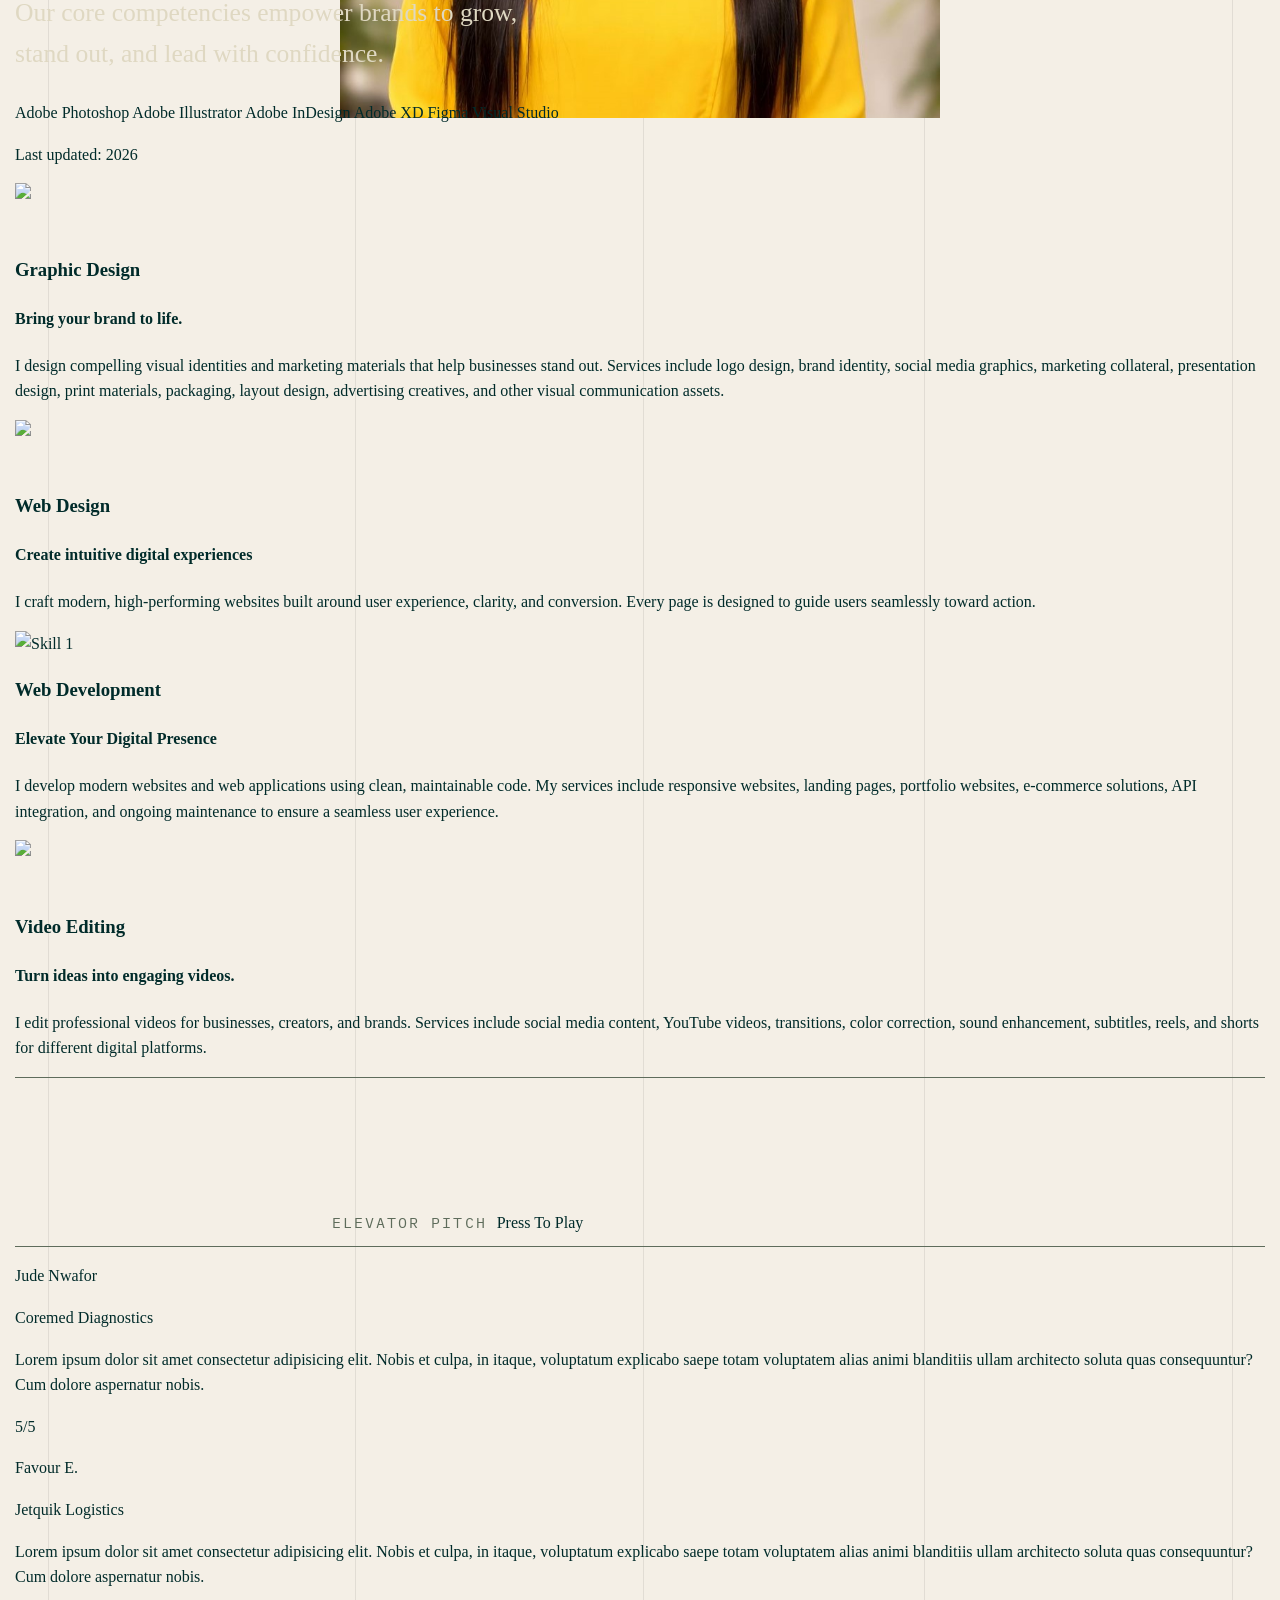
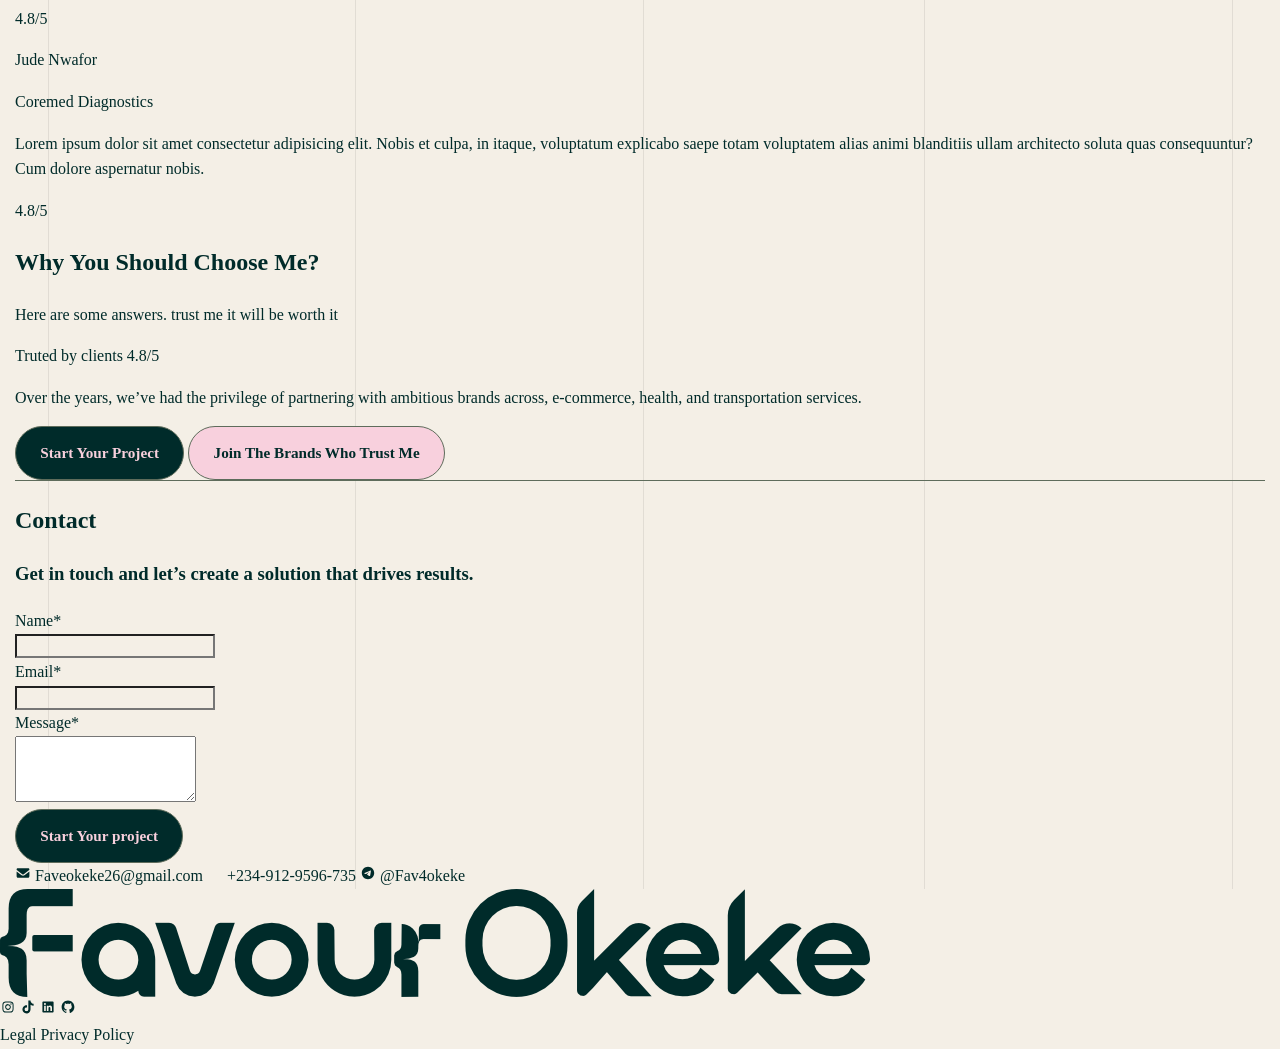
==== commit 7e73ab2d: "more styling" ====
--- a/index.html
+++ b/index.html
@@ -6,6 +6,7 @@
     <title>Favour</title>
     <link rel="stylesheet" href="/assets/css/style.css">
     <link rel="icon" type="image/x-icon" href="/assets/icons/ICON.png">
+    <script src="/assets/java/javascript.js"></script>
 </head>
 <body>
     <!--Header/Navbar-->
@@ -33,36 +34,52 @@
 
         <!-- ==hero Section== --> 
         <section class="hero">
-            <div>
-                <h6 class="eyebrow">HELLO, I'M</h6>
-                <h1>FAVOUR</h1>
-            </div>
-            <div>
-                <span>
-                    <p>I am passionate about creative design, art/crafts, and technology.<br>
-                    approach problems rationally and pragmatically, meticulously <br>
-                    carrying out the simplest, most functional solution.</p>
-                </span>
-            </div>
+            <div class="hero-texts"> 
+                <div class="hero-intro">
+                    <h6 class="eyebrow">HELLO, I'M</h6>
+                    <h1>FAVOUR</h1>
+                </div>
+                <div class="hero-paragraph">
+                    <span>
+                        <p>I am passionate about creative design, art/crafts, <br>
+                        and technology.i approach problems rationally <br>
+                        pragmatically, meticulously carrying out the simplest, <br>
+                        most functional solution.</p>
+                    </span>
+                </div>  
+            </div>
+            
             <div class="hero-imgs">
-                <img src="/assets/images/hero image.png" alt="">
-                <img src="/assets/images/hero-image.png" alt="Hero Image">
-            </div>
-            <div class="hero-cta">
-                <a href="/contact.html" class="btn btn-primary">Start your Project<img src="/assets/icons/circle-dot-regular-full.svg" alt="" class="icon"></a>
-                <a href="/contact.html" class="btn btn-secondary">Get in Touch <img src="/assets/icons/phone-solid-full.svg" alt="" class="icon"></a> 
-            </div>
+                <div class="hero-image dark"></div>
+                <div class="hero-image bright"></div>
+                <div class="hero-cta">
+                    <a href="/contact.html" class="btn btn-primary">Start your Project<img src="/assets/icons/circle-dot-regular-full.svg" alt="" class="icon"></a>
+                    <a href="/contact.html" class="btn btn-secondary">Get in Touch <img src="/assets/icons/phone-solid-full.svg" alt="" class="icon"></a> 
+                </div>
+            </div>
+            
         </section>
         
         <!-- == INTRODUCTION == -->
         <section class="Intro">
-            <span class="eyebrow">Introduction</span>
-            <p>Favour is a self-employed creative designer and founder of Designme.co. Known for her innovative approach to digital solutions, with over five years of experience transforming concepts into impactful, strategically driven visual communications. Specialized in brand identity, social media design, UI/UX, and web development. Favour is dedicated to continuous learning and making a positive impact in the creative industry. She’s currently pursuing a degree in Computer Science, bridging the gap between cutting-edge technology and purposeful design.</p>
-            <blockquote>"Design is more than aesthetics; it is a tool for solving problems."</blockquote>
-            <div class="quote-card">
-                <img class="quote-img" src="/assets/images/about-image.png" alt="About Image">
-                <p class="quote-name">Favour okeke</p>
-            </div>
+            <div class="Intro-card">
+                <div>
+                    <h6 class="eyebrow">Introduction</h6>
+                    <p>Favour is a creative designer and founder of Designme.co, specializing in brand identity, social media design, UI/UX,
+                    and web development. With 5+ years of experience, she transforms ideas into impactful digital solutions while
+                    bridging the gap between design and technology through continuous learning.</p>
+                </div>
+                <div class="quote">
+                    <blockquote>"Design is more than aesthetics; it is a tool for solving problems."</blockquote>
+                    <div class="quote-card">
+                        <img class="quote-img" src="/assets/images/quote-img.jpeg" alt="About Image">
+                        <div>
+                            <p class="quote-name">Favour okeke</p>
+                            <p class="role">Student</p>
+                        </div>
+                    </div>
+                </div>
+            </div>                        
             <div class="intro-stat">
                 <div class="stat">
                     <span class="stat-no">250+</span>
@@ -85,32 +102,49 @@
             <div class="project-grid">
                 <div class="project-card">
                     <a href="#">
-                        <img src="/assets/images/project1.png" alt="Project 1">
-                        <h3>Project 1</h3>
-                        <p class="tagline">Lorem Ipsum</p>
-                        <p class="cta">jump To Project</p>
-                        <p class="duration">project Time: 3 months</p>
-                        <p class="field">project Field: Web Design</p>
+                        <div class="project-content">
+                            <h3>Project 1</h3>
+                            <p class="tagline">Lorem Ipsum</p>
+                            <p class="cta">jump To Project</p>
+                        </div>
+                        <img src="/assets/images/quote-img.jpeg" alt="Project 1">  
+                        <div class="project-meta">
+                            <img src="/assets/icons/arrow-up-right.svg" alt="">
+                            <div>
+                                <p class="duration">project Time: 3 months</p>
+                                <p class="field">project Field: Web Design</p>
+                            </div>
+                        </div>                   
                     </a>
                 </div>
                 <div class="project-card">
                     <a href="#">
-                        <img src="/assets/images/project2.png" alt="Project 2">
-                        <h3>Project 2</h3>
-                        <p class="tagline">Lorem Ipsum</p>
-                        <p class="cta">jump To Project</p>
-                        <p class="duration">project Time: 3 months</p>
-                        <p class="field">project Field: Web Design</p>
+                        <div class="project-content">
+                            <h3>Project 1</h3>
+                            <p class="tagline">Lorem Ipsum</p>
+                            <p class="cta">jump To Project</p>
+                        </div>
+                        <img src="/assets/images/quote-img.jpeg" alt="Project 1">  
+                        <div class="project-meta">
+                            <img src="/assets/icons/arrow-up-right.svg" alt="">
+                            <p class="duration">project Time: 3 months</p>
+                            <p class="field">project Field: Web Design</p>
+                        </div>
                     </a>
                 </div>
                 <div class="project-card">
                     <a href="#">
-                        <img src="/assets/images/project3.png" alt="Project 3">
-                        <h3>Project 3</h3>
-                        <p class="tagline">Lorem Ipsum</p>
-                        <p class="cta">jump To Project</p>
-                        <p class="duration">project Time: 3 months</p>
-                        <p class="field">project Field: Web Design</p>
+                        <div class="project-content">
+                            <h3>Project 1</h3>
+                            <p class="tagline">Lorem Ipsum</p>
+                            <p class="cta">jump To Project</p>
+                        </div>
+                        <img src="/assets/images/quote-img.jpeg" alt="Project 1">  
+                        <div class="project-meta">
+                            <img src="/assets/icons/arrow-up-right.svg" alt="">
+                            <p class="duration">project Time: 3 months</p>
+                            <p class="field">project Field: Web Design</p>
+                        </div>
                     </a>
                 </div>
             </div>
--- a/assets/css/style.css
+++ b/assets/css/style.css
@@ -15,7 +15,7 @@
   --body-font: 'Inter', sans-serif;
   --mono-font: 'IBM Plex Mono', monospace;
 
-  --container: 1200px;
+  --container: 1250px;
   --gutter: clamp(1.20rem, 4vw, 3rem);
   --section-pad: clamp(4rem, 9vw, 7.5rem);
   --radius-s: 3px;
@@ -99,6 +99,29 @@
 main {
     display: block;
     overflow-x: clip;
+    background-image:
+    linear-gradient(to right, rgba(0,0,0,0.08) 1px, transparent 1px),
+    linear-gradient(to right, rgba(0,0,0,0.08) 1px, transparent 1px),
+    linear-gradient(to right, rgba(0,0,0,0.08) 1px, transparent 1px),
+    linear-gradient(to right, rgba(0,0,0,0.08) 1px, transparent 1px),
+    linear-gradient(to right, rgba(0,0,0,0.08) 1px, transparent 1px);
+
+  background-size: 
+    25% 100%,
+    25% 100%,
+    25% 100%,
+    25% 100%,
+    25% 100%;
+
+  background-position:
+    5% 0,
+    37% 0,
+    67% 0,
+    96.3% 0,
+    128.3% 0;
+
+  background-repeat: no-repeat;
+
 }
 
 main > section {
@@ -115,11 +138,12 @@
 .eyebrow, .label {
     display: inline-block;
     margin-bottom: 0.75rem;
+    margin-left: 0.8rem;
     font-family: var(--mono-font);
     font-size: 0.92rem;
     text-transform: uppercase;
     letter-spacing: 0.14em;
-    color: var(--bone-deep);
+    color: var(--line);
 }
 
 .sect-sub {
@@ -264,11 +288,257 @@
 }
 
 .hero {
+    position: relative;
+    text-align: left;
+}
+
+.hero-imgs {
+    position: relative;
+    height: 100vh;
+    overflow: hidden;
+    
+}
+
+.hero-image {
+    position: absolute;
+    inset: 0;
+    background-size: cover;
+    background-position: center;
+    transition: opacity 0.2s ease;
+}
+
+.dark {
+    background-image: url("/assets/images/hero\ image.png");
+    z-index: 1;
+    opacity: 1;
+}
+
+.bright {
+    background-image: url("/assets/images/hero-image.png");
+    z-index: 2;
+    opacity: 0;
+}
+
+.hero h1 {
+  font-size: clamp(3.5rem, 13vw, 12rem);
+  font-weight: 700;
+  font-family: var(--display-font);
+  margin: 0;
+  line-height: 0.8;
+}
+
+.hero h6 {
+  margin-bottom: 0;
+  margin-left: 0.8rem;
+  color: var(--line);
+}
+
+.hero p {
+  font-size: 0.75rem;
+  max-width: 82ch;
+  margin-bottom: 0;
+  font-weight: bold;
+  margin-top: 7rem;
+  font-family: var(--body-font);
+  color: var(--line);
+  border-bottom: var(--bone-deep) solid 1px;
+}
+
+.hero-texts {
+  display: flex;
+  flex-direction: row;
+  flex-wrap: wrap;
+  justify-content: space-between;
+  padding-top: 8rem;
+  padding-bottom: 2rem;
+}
+
+.hero-cta {
+    position: absolute;
+    bottom: 20px;
+    left: 18%;
+    transform: translateX(-50%);
+    display: flex;
+    gap: 20px;
+    z-index: 5;
+}
+
+.Intro-card {
+  display: flex;
+  justify-content: space-between;
+  align-items: flex-end;
+  padding-top: 8rem;
+}
+
+.Intro p {
+  font-size: 1.5rem;
+  max-width: 37ch;
+  margin: 0 1rem;
+  font-family: var(--display-font);
+  font-weight: 600;
+}
+
+.Intro blockquote {
+  font-family: var(--body-font);
+  font-size: 1.2rem;
+  line-height: normal;
+  font-weight: 500;
+  color: var(--bone-dim);
+  max-width: 25ch;
+  margin: 0;
+}
+
+.Intro .quote {
+  display: flex;
+  flex-direction: column;
+  justify-content: flex-end;
+  margin-left: 20rem;
+  margin-right: auto;
+}
+.quote-card {
+  display: inline-flex;
+  align-items: center;
+  gap: 0.75rem;
+  margin-top: 1rem;
+  line-height: 1.2;
+}
+
+.quote-card img {
+  width: 48px;
+  height: 48px;
+  border-radius: 50%;
+  object-fit: fill;
+  background: var(--ink-softer);
+}
+
+.quote-card .quote-name {
+  font-weight: 600;
+  font-size: 1.2rem;
   text-align: left;
- 
-}
-
-.hero h1 {
-  font-size: clamp(3.5rem, 13vw, 9rem);
-  font-weight: 500;
+}
+
+.quote-card .role {
+  font-size: 0.8rem;
+  color: var(--line);
+  text-align: left;
+}
+
+.stat {
+  display: flex;
+  flex-direction: column;
+}
+
+.intro-stat {
+  display: flex;
+
+  margin-left: 15px;
+  margin-top: 40px;
+  font-family: var(--display-font);
+  gap: clamp(2rem, 6vw, 5rem);
+  flex-wrap: wrap;
+}
+
+.intro-stat .stat-no {
+  font-size: 2.2rem;
+}
+
+.projects>h2,
+.more-projects>h2 {
+  display: inline-block;
+}
+
+.project-grid {
+  display: grid;
+  grid-template-rows: repeat(3, 1fr);
+  gap: 0.2rem;
+  margin-top: 2.5rem;
+}
+
+
+.project-card a {
+    display: grid;
+    grid-template-columns: 1fr auto 1fr;
+    align-items: center;
+    border-top: 1px solid var(--bone-deep);
+    height: 350px;
+    text-decoration: none;
+    color: inherit;
+}
+
+
+/* LEFT SIDE */
+.project-content {
+    justify-self: start;
+}
+
+
+/* CENTER IMAGE */
+.project-card > a > img {
+    width: 600px;
+    object-fit: cover;
+    justify-self: center;
+}
+
+
+/* RIGHT SIDE */
+.project-meta {
+    justify-self: end;
+    text-align: right;
+
+    display: flex;
+    flex-direction: column;
+    align-items: flex-end;
+}
+
+.project-meta .duration,
+.project-meta .field {
+    opacity: 0;
+    transform: translateX(30px);
+    transition: .4s ease;
+}
+
+
+.project-card:hover .duration,
+.project-card:hover .field {
+    opacity: 1;
+    transform: translateX(0);
+}
+
+.project-content .cta {
+    opacity: 0;
+    transform: translateY(10px);
+    transition: .4s ease;
+}
+
+.project-card:hover .cta {
+    opacity: 1;
+    transform: translateY(0);
+}
+
+.filter-tabs {
+  display: flex;
+  gap: 0.5rem;
+  margin-bottom: 1rem;
+  flex-wrap: wrap;
+}
+
+.filter-tabs button {
+  padding: 0.55em 1.2em;
+  border-radius: 100px;
+  font-size: 0.85rem;
+  border: 1px solid var(--line-strong);
+  color: var(--bone-dim);
+  transition: background 0.25s var(--ease), color 0.25s var(--ease), border-color 0.25s var(--ease);
+}
+
+.filter-tabs li.active button,
+.filter-tabs button.active {
+  background: var(--brass);
+  color: var(--ink);
+  border-color: var(--brass);
+}
+
+.filter-tabs button:hover:not(.active) {
+  border-color: var(--brass);
+  color: var(--bone);
 }
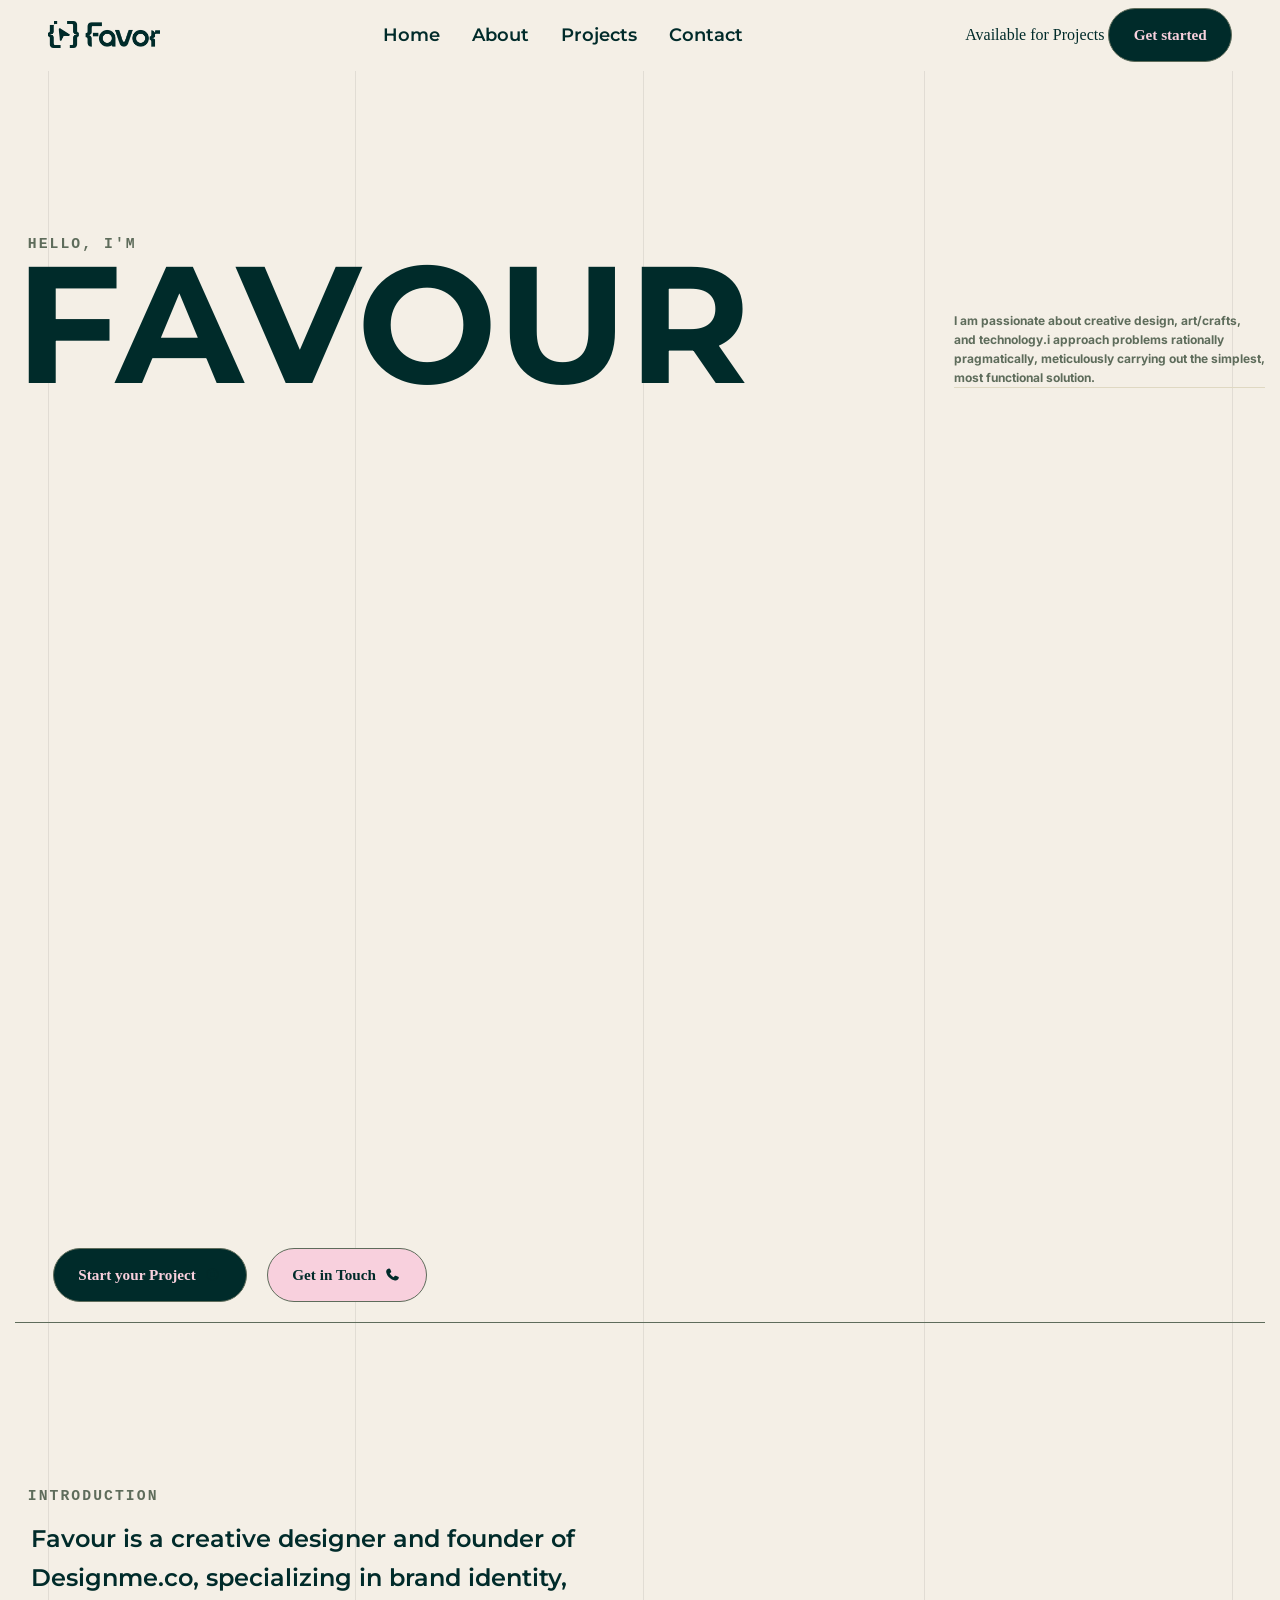
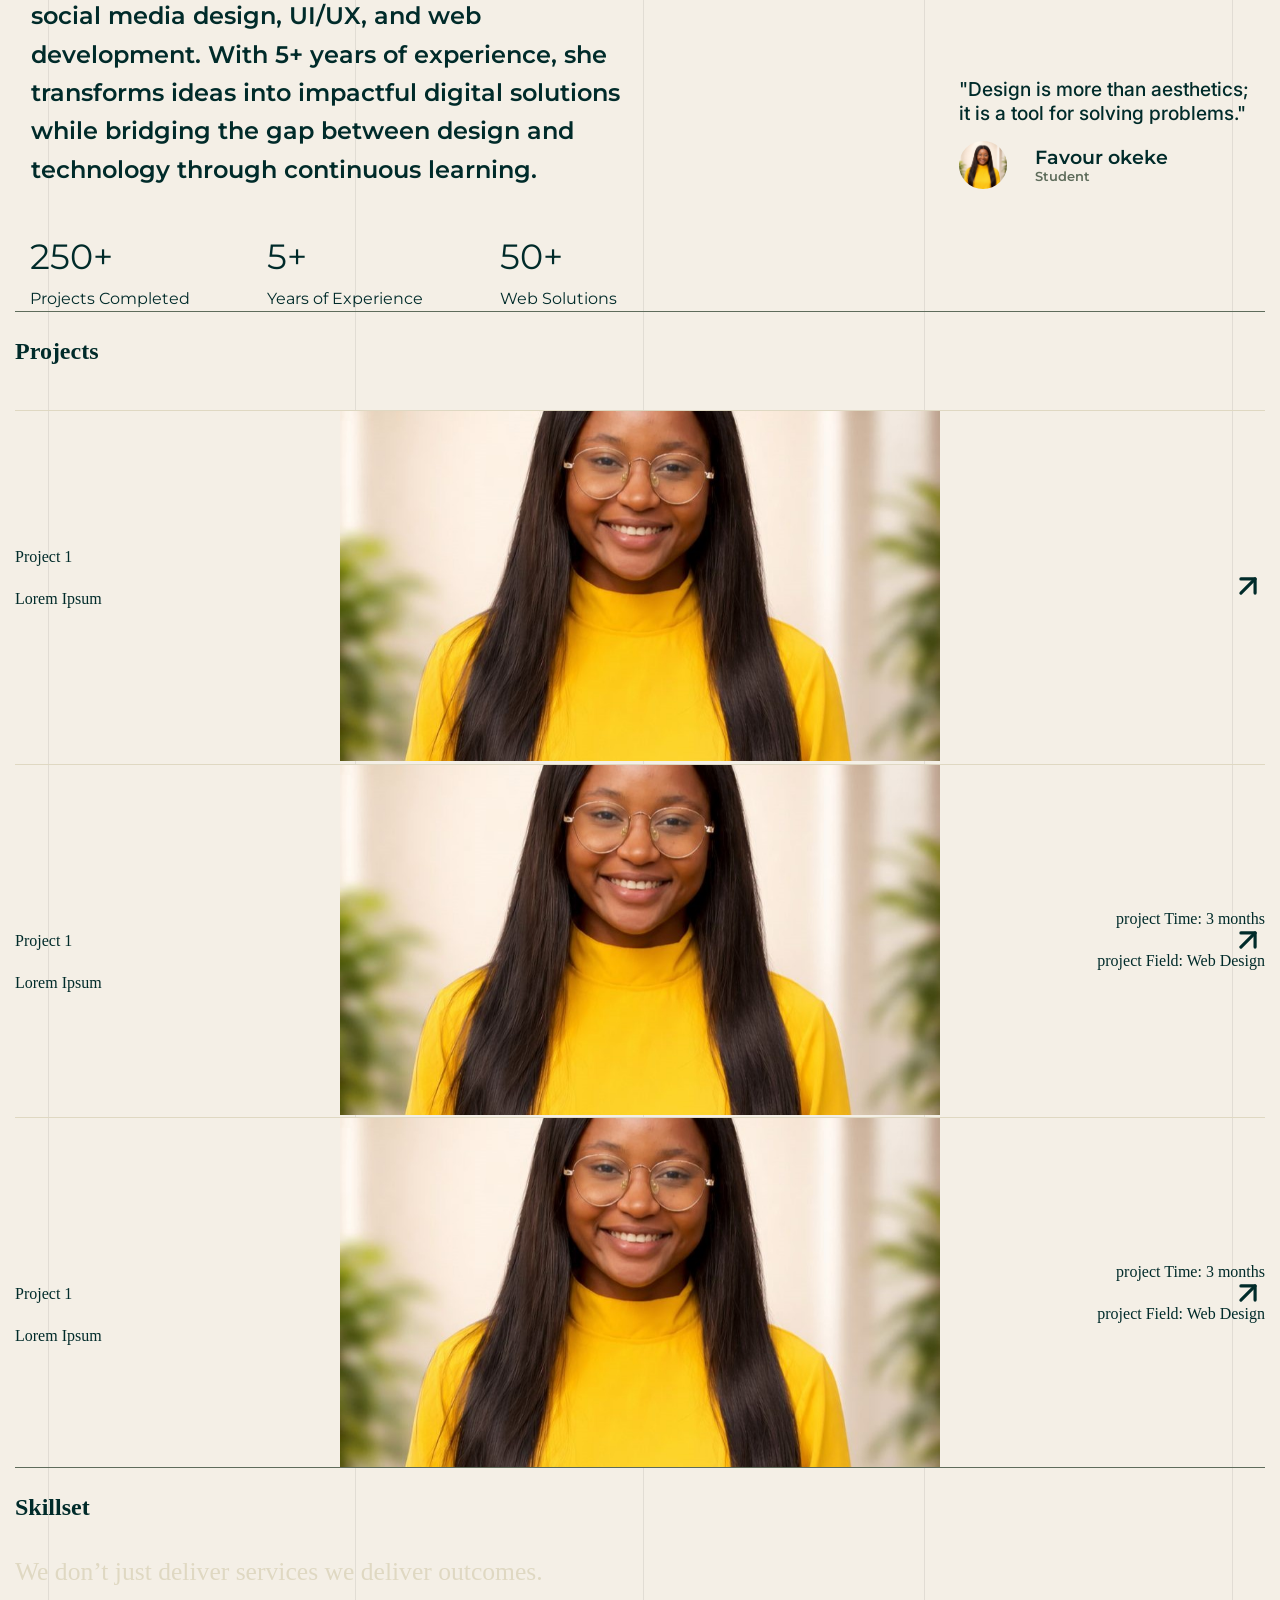
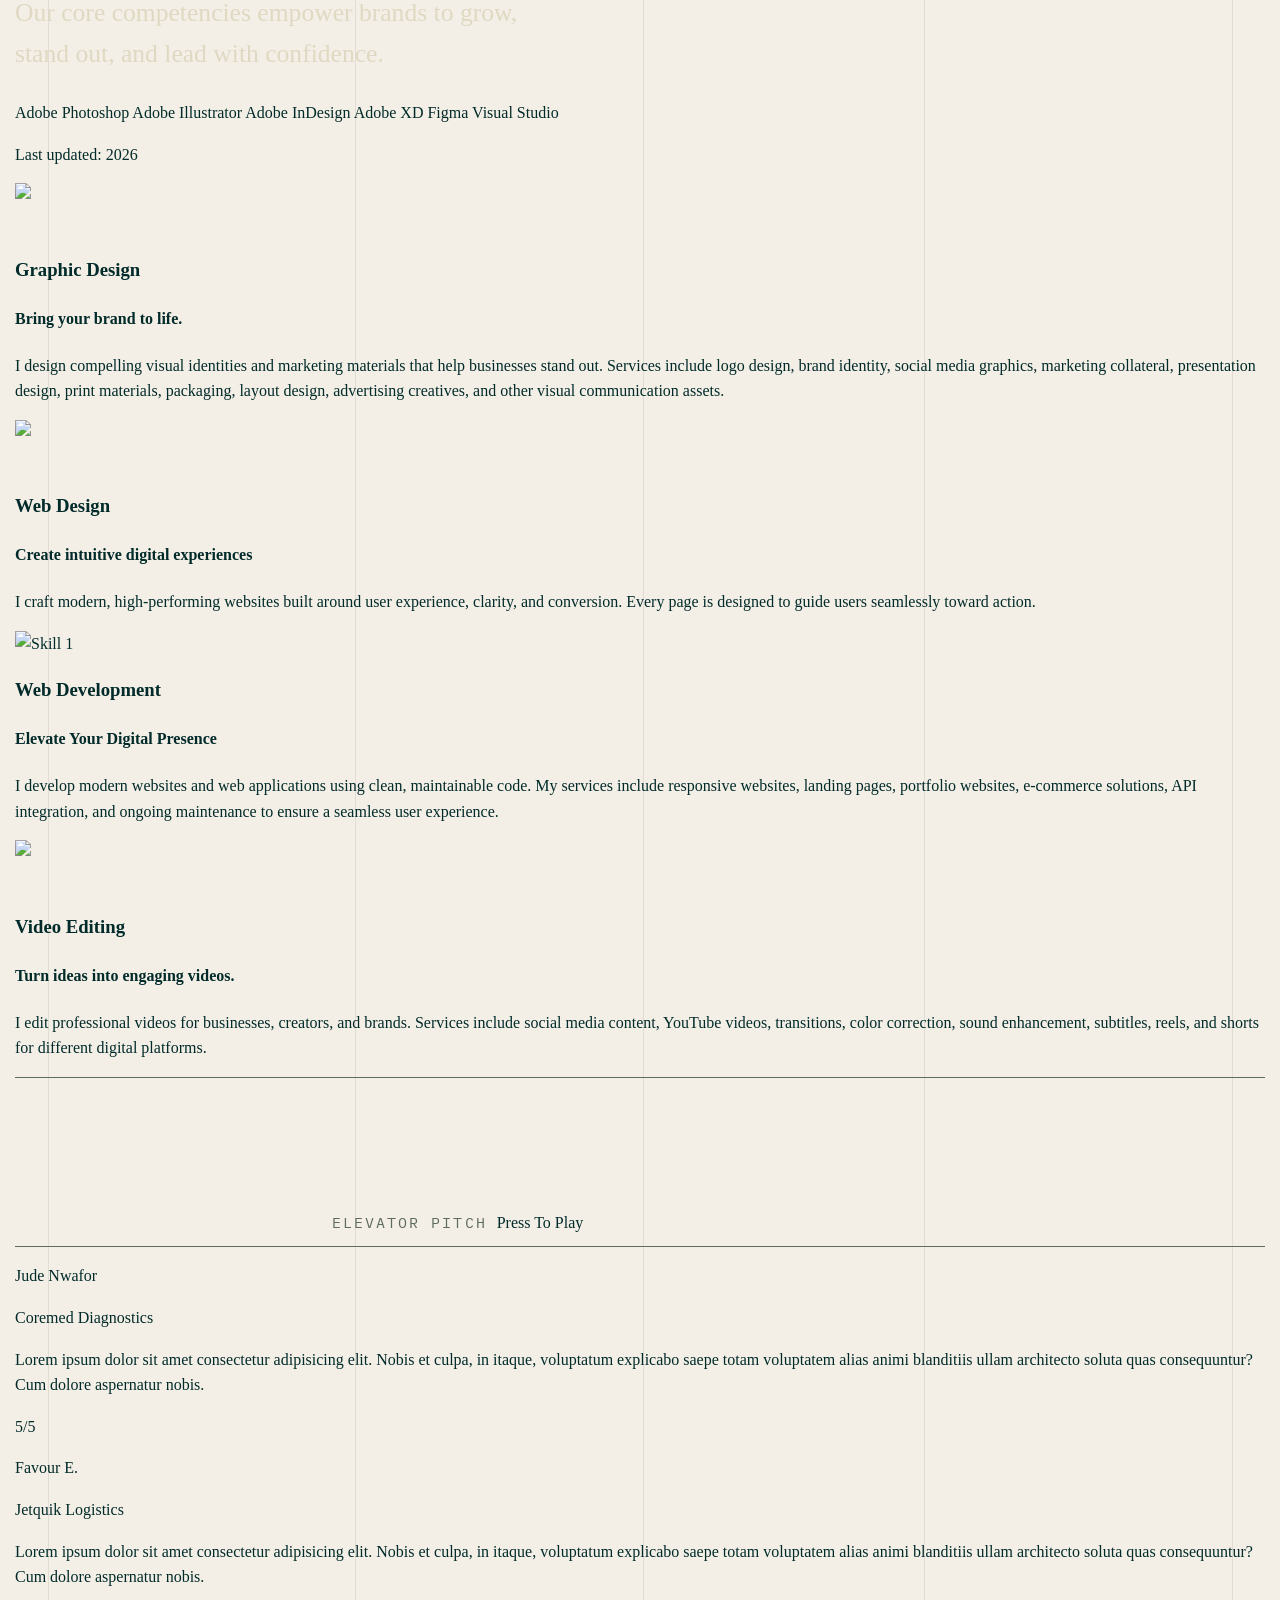
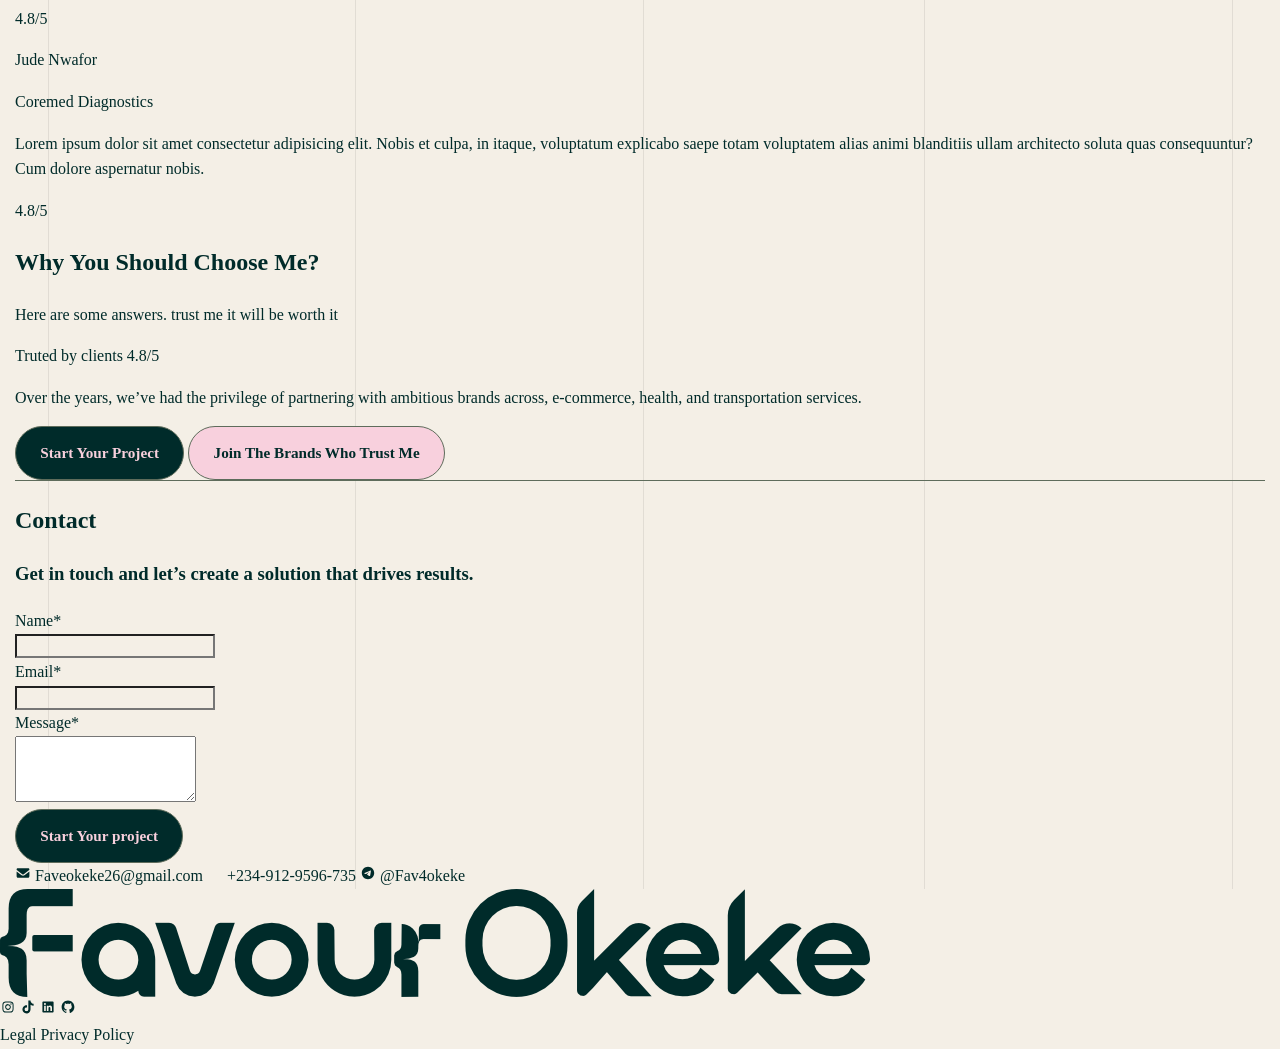
==== commit 560fc059: "css styling" ====
--- a/index.html
+++ b/index.html
@@ -103,14 +103,16 @@
                 <div class="project-card">
                     <a href="#">
                         <div class="project-content">
-                            <h3>Project 1</h3>
-                            <p class="tagline">Lorem Ipsum</p>
+                            <div class="content-title">
+                                <span>Project 1</span>
+                                <p class="tagline">Lorem Ipsum</p>                               
+                            </div>
                             <p class="cta">jump To Project</p>
                         </div>
                         <img src="/assets/images/quote-img.jpeg" alt="Project 1">  
                         <div class="project-meta">
-                            <img src="/assets/icons/arrow-up-right.svg" alt="">
-                            <div>
+                            <img class="meta-icon" src="/assets/icons/arrow-up-right.svg" alt="">
+                            <div class="meta-text">
                                 <p class="duration">project Time: 3 months</p>
                                 <p class="field">project Field: Web Design</p>
                             </div>
@@ -120,31 +122,39 @@
                 <div class="project-card">
                     <a href="#">
                         <div class="project-content">
-                            <h3>Project 1</h3>
-                            <p class="tagline">Lorem Ipsum</p>
+                            <div>
+                                <span>Project 1</span>
+                                <p class="tagline">Lorem Ipsum</p>                              
+                            </div>
                             <p class="cta">jump To Project</p>
                         </div>
                         <img src="/assets/images/quote-img.jpeg" alt="Project 1">  
                         <div class="project-meta">
-                            <img src="/assets/icons/arrow-up-right.svg" alt="">
-                            <p class="duration">project Time: 3 months</p>
-                            <p class="field">project Field: Web Design</p>
-                        </div>
+                            <img class="meta-icon" src="/assets/icons/arrow-up-right.svg" alt="">
+                            <div>
+                                <p class="duration">project Time: 3 months</p>
+                                <p class="field">project Field: Web Design</p>
+                            </div>
+                        </div> 
                     </a>
                 </div>
                 <div class="project-card">
                     <a href="#">
                         <div class="project-content">
-                            <h3>Project 1</h3>
-                            <p class="tagline">Lorem Ipsum</p>
+                            <div>
+                                <span>Project 1</span>
+                                <p class="tagline">Lorem Ipsum</p>                              
+                            </div>
                             <p class="cta">jump To Project</p>
                         </div>
                         <img src="/assets/images/quote-img.jpeg" alt="Project 1">  
                         <div class="project-meta">
-                            <img src="/assets/icons/arrow-up-right.svg" alt="">
-                            <p class="duration">project Time: 3 months</p>
-                            <p class="field">project Field: Web Design</p>
-                        </div>
+                            <img class="meta-icon" src="/assets/icons/arrow-up-right.svg" alt="">
+                            <div>
+                                <p class="duration">project Time: 3 months</p>
+                                <p class="field">project Field: Web Design</p>
+                            </div>
+                        </div> 
                     </a>
                 </div>
             </div>
--- a/assets/css/style.css
+++ b/assets/css/style.css
@@ -23,13 +23,24 @@
   --ease: cubic-bezier(0.22, 0.61, 0.36, 1);
 }
 
-*, *::before, *::after { box-sizing: border-box; }
-
-html { scroll-behavior: smooth; }
+*,
+*::before,
+*::after {
+  box-sizing: border-box;
+}
+
+html {
+  scroll-behavior: smooth;
+}
 
 @media (prefers-reduced-motion: reduce) {
-  html { scroll-behavior: auto; }
-  *, *::before, *::after {
+  html {
+    scroll-behavior: auto;
+  }
+
+  *,
+  *::before,
+  *::after {
     animation-duration: 0.01ms !important;
     animation-iteration-count: 1 !important;
     transition-duration: 0.01ms !important;
@@ -47,66 +58,72 @@
   -webkit-font-smoothing: antialiased;
 }
 
-img { 
-    max-width: 100%; 
-    display: block; 
-}
-
-video { 
-    max-width: 100%; 
+img {
+  max-width: 100%;
+  display: block;
+}
+
+video {
+  max-width: 100%;
 }
 
 a {
-    color: inherit;
-    text-decoration: none;
-}
-
-ul, ol { margin: 0; padding: 0; list-style: none; }
-
-button, input {
-    font-family: inherit;
-    font-size: inherit;
-    color: inherit;
+  color: inherit;
+  text-decoration: none;
+}
+
+ul,
+ol {
+  margin: 0;
+  padding: 0;
+  list-style: none;
+}
+
+button,
+input {
+  font-family: inherit;
+  font-size: inherit;
+  color: inherit;
 }
 
 button {
-    background: none;
-    border: none;
-    cursor: pointer;
+  background: none;
+  border: none;
+  cursor: pointer;
 }
 
 input {
-    background: none;
+  background: none;
 }
 
 :focus-visible {
-    outline: 2px solid var(--accent-color);
-    outline-offset: 3px;
+  outline: 2px solid var(--accent-color);
+  outline-offset: 3px;
 }
 
 .sr-only {
-    position: absolute;
-    width: 1px;
-    height: 1px;
-    padding: 0;
-    margin: -1px;
-    overflow: hidden;
-    clip: rect(0, 0, 0, 0);
-    white-space: nowrap;
-    border: 0;
+  position: absolute;
+  width: 1px;
+  height: 1px;
+  padding: 0;
+  margin: -1px;
+  overflow: hidden;
+  clip: rect(0, 0, 0, 0);
+  white-space: nowrap;
+  border: 0;
 }
 
 main {
-    display: block;
-    overflow-x: clip;
-    background-image:
-    linear-gradient(to right, rgba(0,0,0,0.08) 1px, transparent 1px),
-    linear-gradient(to right, rgba(0,0,0,0.08) 1px, transparent 1px),
-    linear-gradient(to right, rgba(0,0,0,0.08) 1px, transparent 1px),
-    linear-gradient(to right, rgba(0,0,0,0.08) 1px, transparent 1px),
-    linear-gradient(to right, rgba(0,0,0,0.08) 1px, transparent 1px);
-
-  background-size: 
+  display: block;
+  overflow-x: clip;
+  background-image:
+    linear-gradient(to right, rgba(0, 0, 0, 0.08) 1px, transparent 1px),
+    linear-gradient(to right, rgba(0, 0, 0, 0.08) 1px, transparent 1px),
+    linear-gradient(to right, rgba(0, 0, 0, 0.08) 1px, transparent 1px),
+    linear-gradient(to right, rgba(0, 0, 0, 0.08) 1px, transparent 1px),
+    linear-gradient(to right, rgba(0, 0, 0, 0.08) 1px, transparent 1px);
+
+  background-size:
     25% 100%,
     25% 100%,
     25% 100%,
@@ -124,43 +141,45 @@
 
 }
 
-main > section {
-    max-width: var(--container);
-    margin: 0 auto;
-    border-top: 1px solid var(--line);
-    position: relative;
-}
-
-main > section:first-child {
-    border-top: none;
-}
-
-.eyebrow, .label {
-    display: inline-block;
-    margin-bottom: 0.75rem;
-    margin-left: 0.8rem;
-    font-family: var(--mono-font);
-    font-size: 0.92rem;
-    text-transform: uppercase;
-    letter-spacing: 0.14em;
-    color: var(--line);
+main>section {
+  max-width: var(--container);
+  margin: 0 auto;
+  border-top: 1px solid var(--line);
+  position: relative;
+}
+
+main>section:first-child {
+  border-top: none;
+}
+
+.eyebrow,
+.label {
+  display: inline-block;
+  margin-bottom: 0.75rem;
+  margin-left: 0.8rem;
+  font-family: var(--mono-font);
+  font-size: 0.92rem;
+  text-transform: uppercase;
+  letter-spacing: 0.14em;
+  color: var(--line);
 }
 
 .sect-sub {
-    font-size: 1.6rem;
-    max-width: 42ch;
-    color: var(--bone-deep);
-}
-
- /*REVEAL ANIMATION (applied via JS)*/
+  font-size: 1.6rem;
+  max-width: 42ch;
+  color: var(--bone-deep);
+}
+
+/*REVEAL ANIMATION (applied via JS)*/
 .reveal {
   opacity: 0;
   transform: translateY(28px);
   transition: opacity 0.8s var(--ease), transform 0.8s var(--ease);
 }
-.reveal.is-visible { 
-    opacity: 1; 
-    transform: translateY(0); 
+
+.reveal.is-visible {
+  opacity: 1;
+  transform: translateY(0);
 }
 
 .btn {
@@ -220,103 +239,105 @@
 }
 
 header {
-    position: sticky;
-    display: flex;
-    justify-content: space-between;
-    top: 0;
-    z-index: 100;
-    align-items: center;
-    gap: 1.5rem;
-    padding: 0.5rem var(--gutter);
-    background: var(--bone-faint);
-    backdrop-filter: blur(14px);
-    border-bottom: 1px solid transparent;
-    transition: border-color 0.3s var(--ease), padding 0.3s var(--ease);
+  position: sticky;
+  display: flex;
+  justify-content: space-between;
+  top: 0;
+  z-index: 100;
+  align-items: center;
+  gap: 1.5rem;
+  padding: 0.5rem var(--gutter);
+  background: var(--bone-faint);
+  backdrop-filter: blur(14px);
+  border-bottom: 1px solid transparent;
+  transition: border-color 0.3s var(--ease), padding 0.3s var(--ease);
 }
 
 .header.scrolled {
-   
-    border-bottom-color: var(--line);
+
+  border-bottom-color: var(--line);
 }
 
 .logo {
-    display: inline-block;
-    width: 7rem;
-    object-fit: contain;
-
-}
-
-.nav-links ul{
-    display: flex;
-    gap: 2rem;
+  display: inline-block;
+  width: 7rem;
+  object-fit: contain;
+
+}
+
+.nav-links ul {
+  display: flex;
+  gap: 2rem;
 }
 
 .nav-links a {
-    font-family: var(--display-font);
-    font-size: 1.1rem;
-    font-weight: 600;
-    color: var(--forest-green);
-    transition: color 0.3s var(--ease);
+  font-family: var(--display-font);
+  font-size: 1.1rem;
+  font-weight: 600;
+  color: var(--forest-green);
+  transition: color 0.3s var(--ease);
 }
 
 .nav-links a:hover {
-    color: var(--line);
+  color: var(--line);
 }
 
 .nav-links a:hover::after {
-    right: 0;
-}
-
-.menu-toggle { 
-    display: none; 
-    font-size: 1.4rem; 
-    color: var(--bone); 
+  right: 0;
+}
+
+.menu-toggle {
+  display: none;
+  font-size: 1.4rem;
+  color: var(--bone);
 }
 
 @media (max-width: 860px) {
-    .nav-links {
-        display: none;
-    }
-    .menu-toggle {
-        display: block;
-        width: 3nrem;
-    }
-    .btn {
-        padding: 0.4em 1.2em;
-        width: 100%;
-    }
+  .nav-links {
+    display: none;
+  }
+
+  .menu-toggle {
+    display: block;
+    width: 3nrem;
+  }
+
+  .btn {
+    padding: 0.4em 1.2em;
+    width: 100%;
+  }
 }
 
 .hero {
-    position: relative;
-    text-align: left;
+  position: relative;
+  text-align: left;
 }
 
 .hero-imgs {
-    position: relative;
-    height: 100vh;
-    overflow: hidden;
-    
+  position: relative;
+  height: 100vh;
+  overflow: hidden;
+
 }
 
 .hero-image {
-    position: absolute;
-    inset: 0;
-    background-size: cover;
-    background-position: center;
-    transition: opacity 0.2s ease;
+  position: absolute;
+  inset: 0;
+  background-size: cover;
+  background-position: center;
+  transition: opacity 0.2s ease;
 }
 
 .dark {
-    background-image: url("/assets/images/hero\ image.png");
-    z-index: 1;
-    opacity: 1;
+  background-image: url("/assets/images/hero\ image.png");
+  z-index: 1;
+  opacity: 1;
 }
 
 .bright {
-    background-image: url("/assets/images/hero-image.png");
-    z-index: 2;
-    opacity: 0;
+  background-image: url("/assets/images/hero-image.png");
+  z-index: 2;
+  opacity: 0;
 }
 
 .hero h1 {
@@ -354,13 +375,13 @@
 }
 
 .hero-cta {
-    position: absolute;
-    bottom: 20px;
-    left: 18%;
-    transform: translateX(-50%);
-    display: flex;
-    gap: 20px;
-    z-index: 5;
+  position: absolute;
+  bottom: 20px;
+  left: 18%;
+  transform: translateX(-50%);
+  display: flex;
+  gap: 20px;
+  z-index: 5;
 }
 
 .Intro-card {
@@ -395,6 +416,7 @@
   margin-left: 20rem;
   margin-right: auto;
 }
+
 .quote-card {
   display: inline-flex;
   align-items: center;
@@ -430,7 +452,6 @@
 
 .intro-stat {
   display: flex;
-
   margin-left: 15px;
   margin-top: 40px;
   font-family: var(--display-font);
@@ -456,63 +477,111 @@
 
 
 .project-card a {
-    display: grid;
-    grid-template-columns: 1fr auto 1fr;
-    align-items: center;
-    border-top: 1px solid var(--bone-deep);
-    height: 350px;
-    text-decoration: none;
-    color: inherit;
+  display: grid;
+  grid-template-columns: 1fr auto 1fr;
+  align-items: center;
+  border-top: 1px solid var(--bone-deep);
+  height: 350px;
+  text-decoration: none;
+  color: inherit;
 }
 
 
 /* LEFT SIDE */
 .project-content {
-    justify-self: start;
-}
-
+  display: flex;
+  flex-direction: column;
+  justify-content: center;
+  justify-self: start;
+  height: 100%;
+  padding-top: 60px;
+  position: relative;
+  width: 100%;
+}
 
 /* CENTER IMAGE */
-.project-card > a > img {
-    width: 600px;
-    object-fit: cover;
-    justify-self: center;
+.project-card>a>img {
+  width: 600px;
+  object-fit: cover;
+  justify-self: center;
+  height: 350px;
 }
 
 
 /* RIGHT SIDE */
 .project-meta {
-    justify-self: end;
-    text-align: right;
-
-    display: flex;
-    flex-direction: column;
-    align-items: flex-end;
-}
-
-.project-meta .duration,
-.project-meta .field {
-    opacity: 0;
-    transform: translateX(30px);
-    transition: .4s ease;
-}
-
-
-.project-card:hover .duration,
-.project-card:hover .field {
-    opacity: 1;
-    transform: translateX(0);
-}
-
-.project-content .cta {
-    opacity: 0;
-    transform: translateY(10px);
-    transition: .4s ease;
+  justify-self: end;
+  height: 100%;
+  text-align: right;
+  justify-content: center;
+  display: flex;
+  flex-direction: column;
+  align-items: flex-end;
+  transition: 0.5s ease;
+  position: relative;
+  width: 100%;
+}
+
+.project-meta .meta-icon {
+  width: 34px;
+}
+
+.content-title {
+  position: absolute;
+  top: 50%;
+  left: 0;
+  transform: translateY(-50%);
+  transition: .5s ease;
+}
+
+.cta {
+  position: absolute;
+  bottom: 50%;
+  left: 0;
+  opacity: 0;
+  transform: translateY(30px);
+  transition: .5s ease;
+}
+
+.project-card:hover .content-title {
+  top: 0;
+  transform: translateY(0);
 }
 
 .project-card:hover .cta {
-    opacity: 1;
-    transform: translateY(0);
+  bottom: 0;
+  opacity: 1;
+  transform: translateY(0);
+}
+
+.meta-icon {
+    position: absolute;
+    top: 50%;
+    right: 0;
+    transform: translateY(-50%);
+    transition: top .5s ease, transform .5s ease;
+}
+
+/* Meta info starts hidden below */
+.meta-text {
+  position: absolute;
+  right: 0;
+  bottom: 0;
+  opacity: 0;
+  transform: translateY(30px);
+  text-align: right;
+  transition: opacity .5s ease, transform .5s ease;
+}
+
+/* Hover */
+.project-card:hover .meta-icon {
+  top: 0;
+  transform: translateY(0);
+}
+
+.project-card:hover .meta-text {
+  opacity: 1;
+  transform: translateY(0);
 }
 
 .filter-tabs {
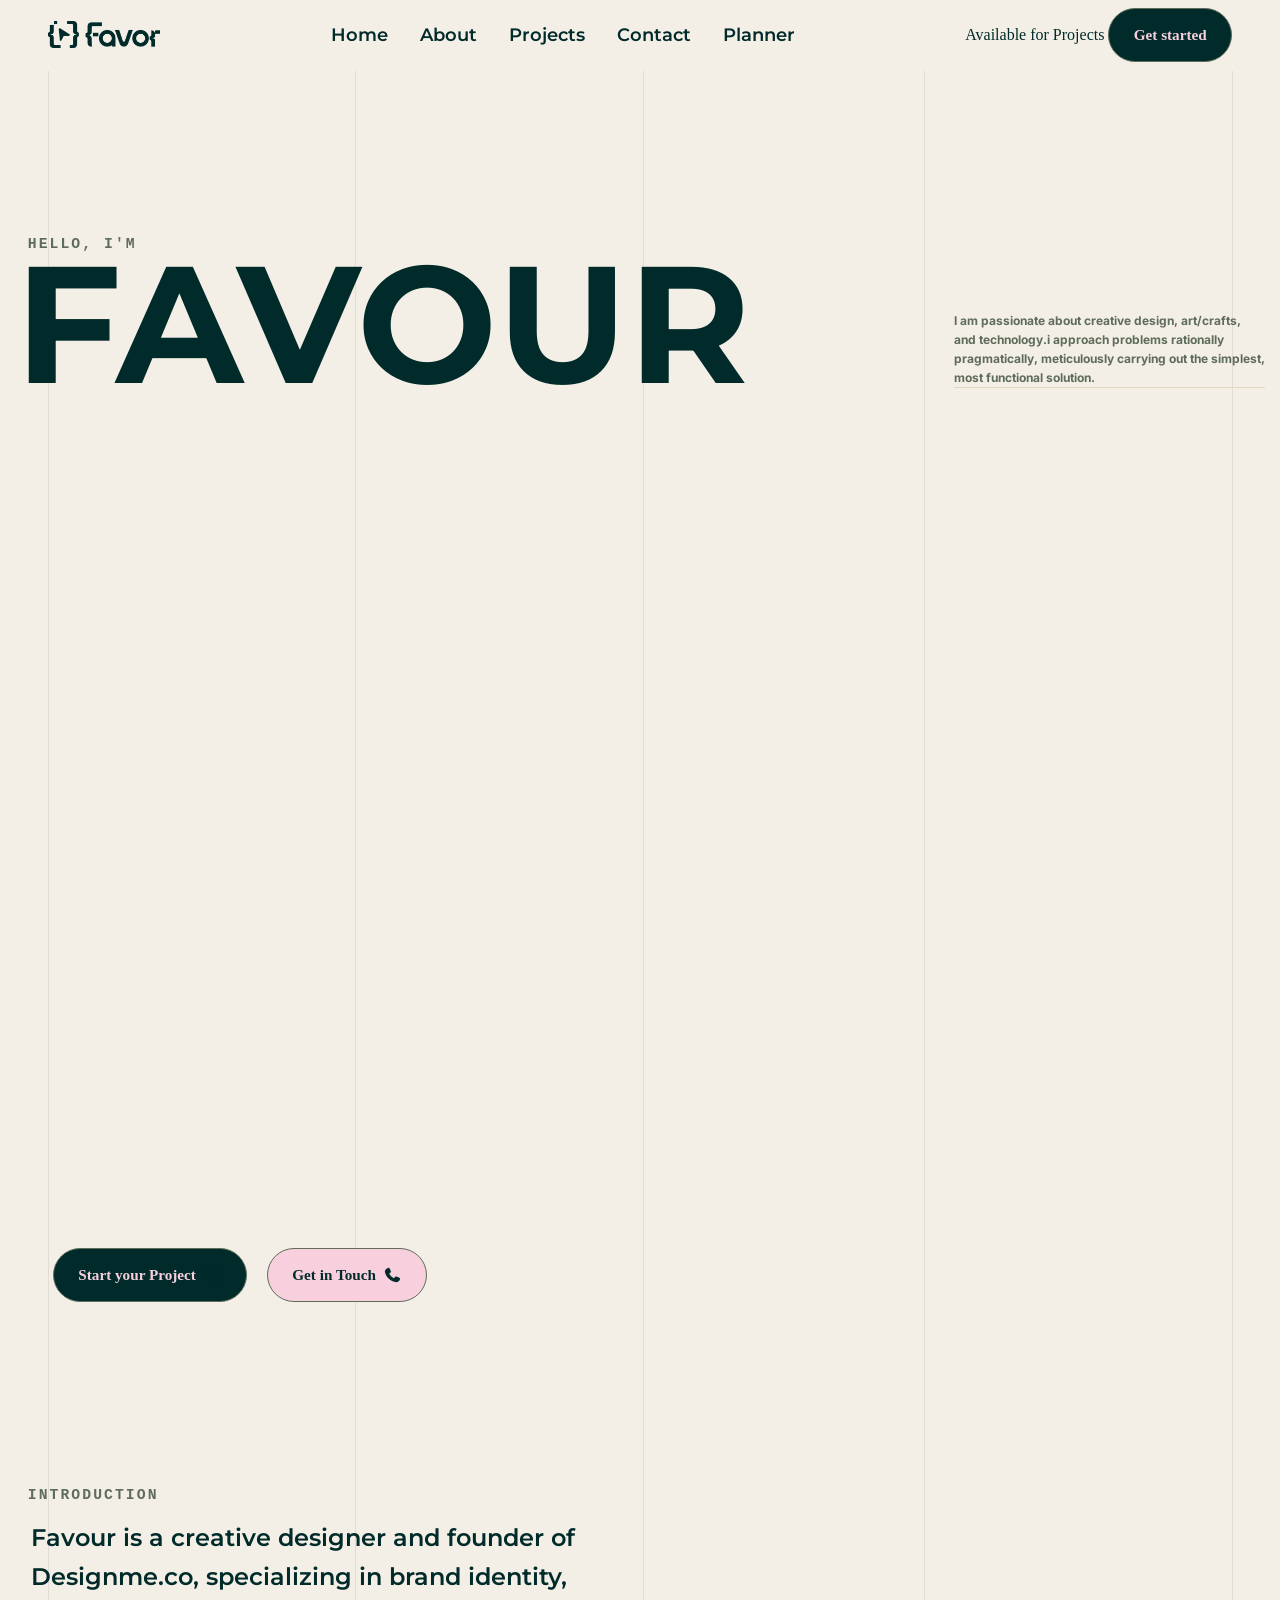
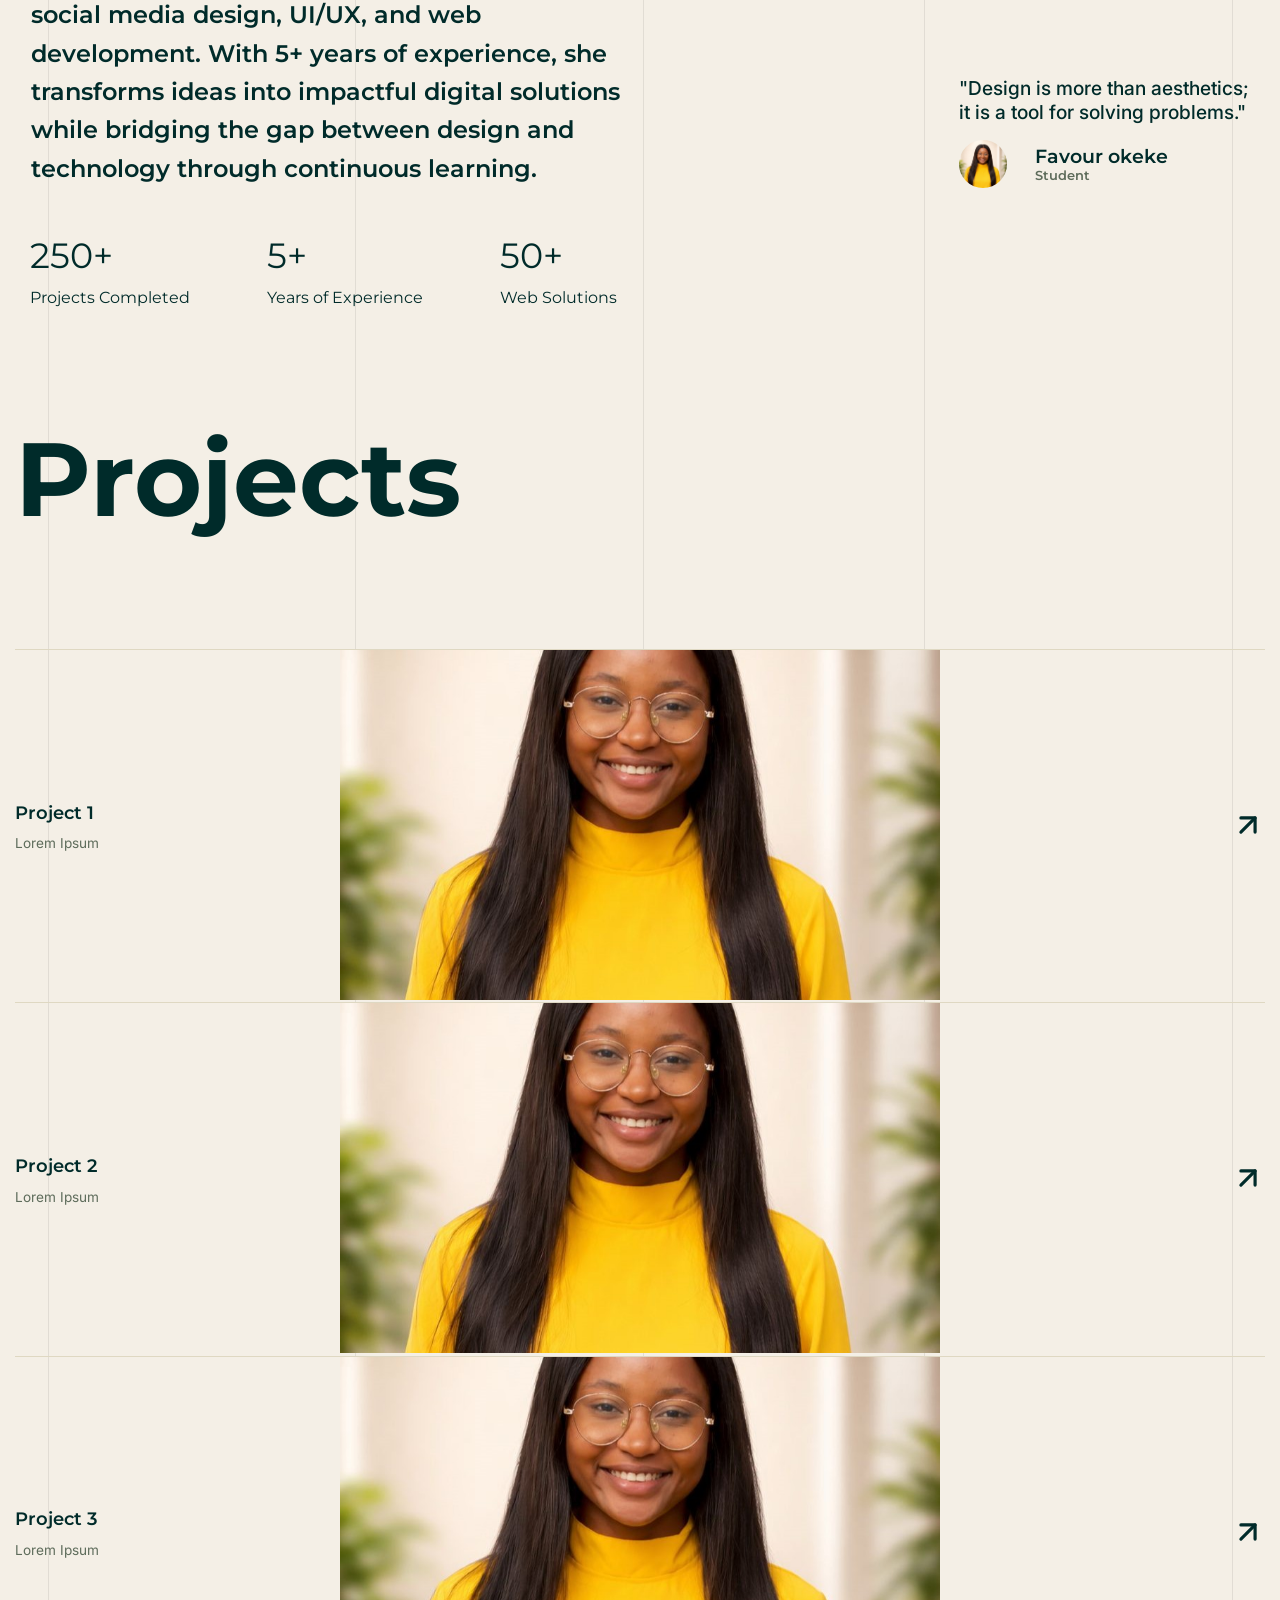
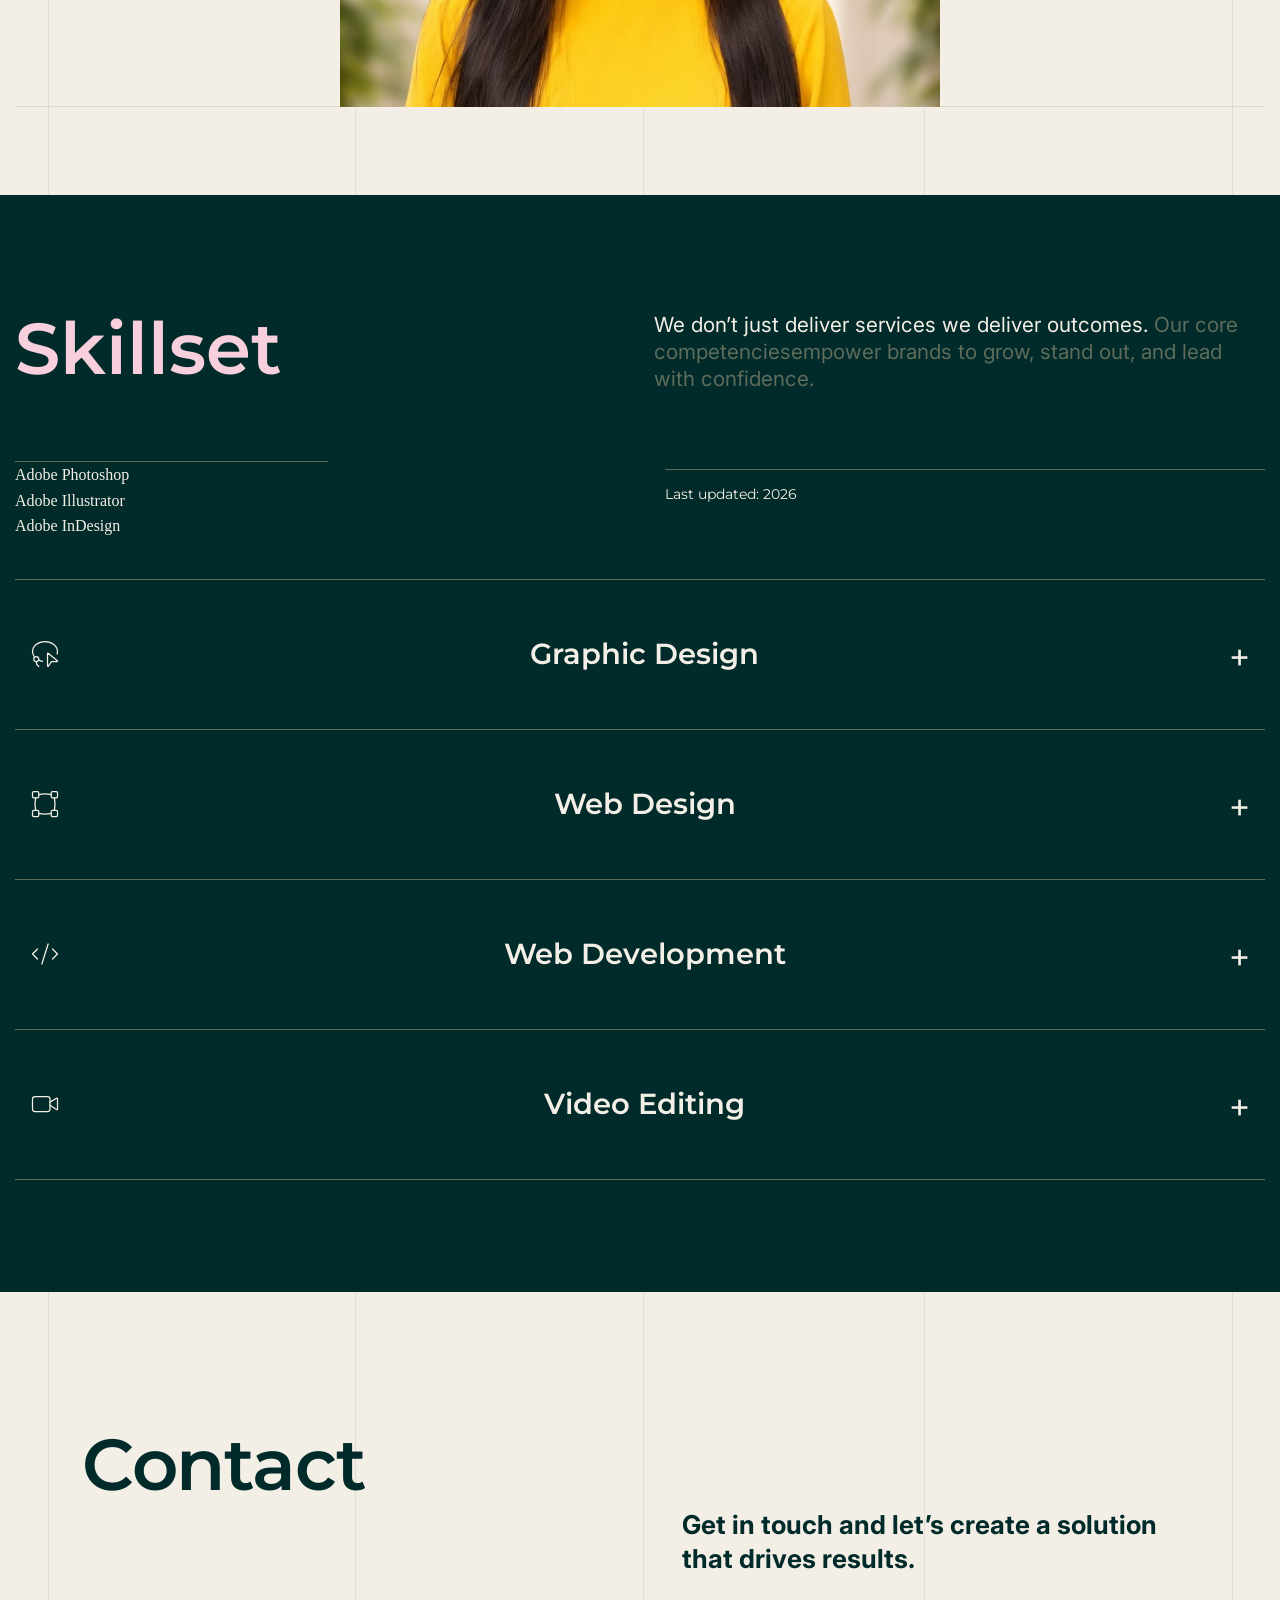
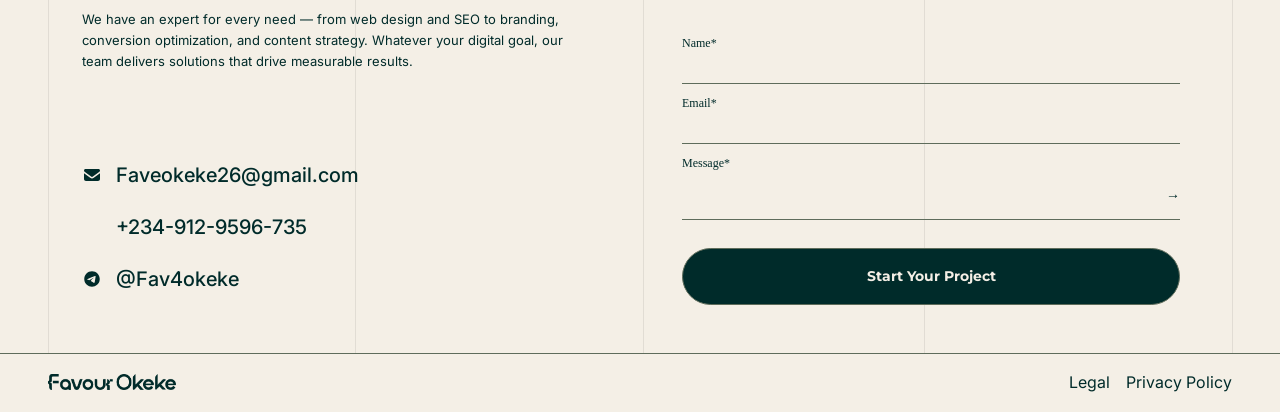
==== commit 4a7975c8: "styling new pages" ====
--- a/index.html
+++ b/index.html
@@ -17,7 +17,8 @@
                 <li><a href="/index.html">Home</a></li>
                 <li><a href="/about.html">About</a></li>
                 <li><a href="/projects.html">Projects</a></li>
-                <li><a href="/contact.html">Contact</a></li>  
+                <li><a href="/contact.html">Contact</a></li>
+                <li><a href="/planner.html">Planner</a></li>  
             </ul>
         </nav>
         <span>
@@ -34,177 +35,190 @@
 
         <!-- ==hero Section== --> 
         <section class="hero">
-            <div class="hero-texts"> 
-                <div class="hero-intro">
-                    <h6 class="eyebrow">HELLO, I'M</h6>
-                    <h1>FAVOUR</h1>
-                </div>
-                <div class="hero-paragraph">
-                    <span>
-                        <p>I am passionate about creative design, art/crafts, <br>
-                        and technology.i approach problems rationally <br>
-                        pragmatically, meticulously carrying out the simplest, <br>
-                        most functional solution.</p>
-                    </span>
-                </div>  
-            </div>
-            
-            <div class="hero-imgs">
-                <div class="hero-image dark"></div>
-                <div class="hero-image bright"></div>
-                <div class="hero-cta">
-                    <a href="/contact.html" class="btn btn-primary">Start your Project<img src="/assets/icons/circle-dot-regular-full.svg" alt="" class="icon"></a>
-                    <a href="/contact.html" class="btn btn-secondary">Get in Touch <img src="/assets/icons/phone-solid-full.svg" alt="" class="icon"></a> 
-                </div>
-            </div>
-            
+            <div class="section">
+                <div class="hero-texts">
+                    <div class="hero-intro">
+                        <h6 class="eyebrow">HELLO, I'M</h6>
+                        <h1>FAVOUR</h1>
+                    </div>
+                    <div class="hero-paragraph">
+                        <span>
+                            <p>I am passionate about creative design, art/crafts, <br>
+                                and technology.i approach problems rationally <br>
+                                pragmatically, meticulously carrying out the simplest, <br>
+                                most functional solution.</p>
+                        </span>
+                    </div>
+                </div>
+        
+                <div class="hero-imgs">
+                    <div class="hero-image dark"></div>
+                    <div class="hero-image bright"></div>
+                    <div class="hero-cta">
+                        <a href="/contact.html" class="btn btn-primary">Start your Project<img
+                                src="/assets/icons/circle-dot-regular-full.svg" alt="" class="icon"></a>
+                        <a href="/contact.html" class="btn btn-secondary">Get in Touch <img
+                                src="/assets/icons/phone-solid-full.svg" alt="" class="icon"></a>
+                    </div>
+                </div>
+            </div>
         </section>
         
         <!-- == INTRODUCTION == -->
         <section class="Intro">
-            <div class="Intro-card">
-                <div>
-                    <h6 class="eyebrow">Introduction</h6>
-                    <p>Favour is a creative designer and founder of Designme.co, specializing in brand identity, social media design, UI/UX,
-                    and web development. With 5+ years of experience, she transforms ideas into impactful digital solutions while
-                    bridging the gap between design and technology through continuous learning.</p>
-                </div>
-                <div class="quote">
-                    <blockquote>"Design is more than aesthetics; it is a tool for solving problems."</blockquote>
-                    <div class="quote-card">
-                        <img class="quote-img" src="/assets/images/quote-img.jpeg" alt="About Image">
-                        <div>
-                            <p class="quote-name">Favour okeke</p>
-                            <p class="role">Student</p>
+            <div class="section">
+                <div class="Intro-card">
+                    <div>
+                        <h6 class="eyebrow">Introduction</h6>
+                        <p>Favour is a creative designer and founder of Designme.co, specializing in brand identity, social
+                            media
+                            design, UI/UX,
+                            and web development. With 5+ years of experience, she transforms ideas into impactful digital
+                            solutions
+                            while
+                            bridging the gap between design and technology through continuous learning.</p>
+                    </div>
+                    <div class="quote">
+                        <blockquote>"Design is more than aesthetics; it is a tool for solving problems."</blockquote>
+                        <div class="quote-card">
+                            <img class="quote-img" src="/assets/images/quote-img.jpeg" alt="About Image">
+                            <div>
+                                <p class="quote-name">Favour okeke</p>
+                                <p class="role">Student</p>
+                            </div>
                         </div>
                     </div>
                 </div>
-            </div>                        
-            <div class="intro-stat">
-                <div class="stat">
-                    <span class="stat-no">250+</span>
-                    <span class="stat-label">Projects Completed</span>
-                </div>
-                <div class="stat">
-                    <span class="stat-no">5+</span>
-                    <span class="stat-label">Years of Experience</span>
-                </div>
-                <div class="stat">
-                    <span class="stat-no">50+</span>
-                    <span class="stat-label">Web Solutions</span>
-                </div>
-            </div>
-        </section>
-
+                <div class="intro-stat">
+                    <div class="stat">
+                        <span class="stat-no">250+</span>
+                        <span class="stat-label">Projects Completed</span>
+                    </div>
+                    <div class="stat">
+                        <span class="stat-no">5+</span>
+                        <span class="stat-label">Years of Experience</span>
+                    </div>
+                    <div class="stat">
+                        <span class="stat-no">50+</span>
+                        <span class="stat-label">Web Solutions</span>
+                    </div>
+                </div>
+            </div>
+        </section>
+        
         <!-- === Projects === -->
         <section class="Projects">
-            <h2>Projects</h2>
-            <div class="project-grid">
-                <div class="project-card">
-                    <a href="#">
-                        <div class="project-content">
-                            <div class="content-title">
-                                <span>Project 1</span>
-                                <p class="tagline">Lorem Ipsum</p>                               
-                            </div>
-                            <p class="cta">jump To Project</p>
-                        </div>
-                        <img src="/assets/images/quote-img.jpeg" alt="Project 1">  
-                        <div class="project-meta">
-                            <img class="meta-icon" src="/assets/icons/arrow-up-right.svg" alt="">
-                            <div class="meta-text">
-                                <p class="duration">project Time: 3 months</p>
-                                <p class="field">project Field: Web Design</p>
-                            </div>
-                        </div>                   
-                    </a>
-                </div>
-                <div class="project-card">
-                    <a href="#">
-                        <div class="project-content">
-                            <div>
-                                <span>Project 1</span>
-                                <p class="tagline">Lorem Ipsum</p>                              
-                            </div>
-                            <p class="cta">jump To Project</p>
-                        </div>
-                        <img src="/assets/images/quote-img.jpeg" alt="Project 1">  
-                        <div class="project-meta">
-                            <img class="meta-icon" src="/assets/icons/arrow-up-right.svg" alt="">
-                            <div>
-                                <p class="duration">project Time: 3 months</p>
-                                <p class="field">project Field: Web Design</p>
-                            </div>
-                        </div> 
-                    </a>
-                </div>
-                <div class="project-card">
-                    <a href="#">
-                        <div class="project-content">
-                            <div>
-                                <span>Project 1</span>
-                                <p class="tagline">Lorem Ipsum</p>                              
-                            </div>
-                            <p class="cta">jump To Project</p>
-                        </div>
-                        <img src="/assets/images/quote-img.jpeg" alt="Project 1">  
-                        <div class="project-meta">
-                            <img class="meta-icon" src="/assets/icons/arrow-up-right.svg" alt="">
-                            <div>
-                                <p class="duration">project Time: 3 months</p>
-                                <p class="field">project Field: Web Design</p>
-                            </div>
-                        </div> 
-                    </a>
-                </div>
-            </div>
+            <div class="section">
+                <h2>Projects</h2>
+                <div class="project-grid">
+                    <div class="project-card">
+                        <a href="#">
+                            <div class="project-content">
+                                <div class="content-title">
+                                    <p>Project 1</p>
+                                    <span class="tagline">Lorem Ipsum</span>
+                                </div>
+                                <p class="cta">jump To Project</p>
+                            </div>
+                            <img src="/assets/images/quote-img.jpeg" alt="Project 1">
+                            <div class="project-meta">
+                                <img class="meta-icon" src="/assets/icons/arrow-up-right.svg" alt="">
+                                <div class="meta-text">
+                                    <p class="duration"> <span>project Time: </span>3 months</p>
+                                    <p class="field"> <span>project Field: </span>Web Design</p>
+                                </div>
+                            </div>
+                        </a>
+                    </div>
+                    <div class="project-card">
+                        <a href="#">
+                            <div class="project-content">
+                                <div class="content-title">
+                                    <p>Project 2</p>
+                                    <span class="tagline">Lorem Ipsum</span>
+                                </div>
+                                <p class="cta">jump To Project</p>
+                            </div>
+                            <img src="/assets/images/quote-img.jpeg" alt="Project 2">
+                            <div class="project-meta">
+                                <img class="meta-icon" src="/assets/icons/arrow-up-right.svg" alt="">
+                                <div class="meta-text">
+                                    <p class="duration"> <span>project Time: </span>3 months</p>
+                                    <p class="field"> <span>project Field: </span>Web Design</p>
+                                </div>
+                            </div>
+                        </a>
+                    </div>
+                    <div class="project-card">
+                        <a href="#">
+                            <div class="project-content">
+                                <div class="content-title">
+                                    <p>Project 3</p>
+                                    <span class="tagline">Lorem Ipsum</span>
+                                </div>
+                                <p class="cta">jump To Project</p>
+                            </div>
+                            <img src="/assets/images/quote-img.jpeg" alt="Project 3">
+                            <div class="project-meta">
+                                <img class="meta-icon" src="/assets/icons/arrow-up-right.svg" alt="">
+                                <div class="meta-text">
+                                    <p class="duration"> <span>project Time: </span>3 months</p>
+                                    <p class="field"> <span>project Field: </span>Web Design</p>
+                                </div>
+                            </div>
+                        </a>
+                    </div>
+                </div>
+            </div>
+            
         </section>
 
         <!-- === Skillset === -->
         <section class="Skillset">
-            <h2>Skillset</h2>
-            <p class="sect-sub">We don’t just deliver services we deliver outcomes. Our core competencies empower brands to grow, stand out, and lead with confidence.</p>
-            <div class="skill-list">
-                <span>Adobe Photoshop</span>
-                <span>Adobe Illustrator</span>
-                <span>Adobe InDesign</span>
-                <span>Adobe XD</span>
-                <span>Figma</span>
-                <span>Visual Studio</span>
-            </div>
-            <div>
-                <p>Last updated: 2026</p>
-            </div>
-            <div class="service-grid">
-                <div class="service-card">
-                    <img src="/assets/icons/skill2.svg" alt="Skill 2" class="icon">
-                    <h3>Graphic Design</h3>
-                    <h4>Bring your brand to life.</h4>
-                    <p>I design compelling visual identities and marketing materials that help businesses stand out. Services include logo design, brand identity, social media graphics, marketing collateral, presentation design, print materials, packaging, layout design, advertising creatives, and other visual communication assets.</p>
-                </div>
-                <div class="service-card">
-                    <img src="/assets/icons/skill3.svg" alt="Skill 3" class="icon">
-                    <h3>Web Design</h3>
-                    <h4>Create intuitive digital experiences</h4>
-                    <p>I craft modern, high-performing websites built around user experience, clarity, and conversion. Every page is designed to guide users seamlessly toward action.</p>
-                </div>
-                <div class="service-card">
-                    <img src="/assets/icons/skill1.svg" alt="Skill 1" class="n">
-                    <h3>Web Development</h3>
-                    <h4>Elevate Your Digital Presence</h4>
-                    <p>I develop modern websites and web applications using clean, maintainable code. My services include responsive websites, landing pages, portfolio websites, e-commerce solutions, API integration, and ongoing maintenance to ensure a seamless user experience.</p>
-                </div>
-                <div class="service-card">
-                    <img src="/assets/icons/skill4.svg" alt="Skill 4" class="icon">
-                    <h3>Video Editing</h3>
-                    <h4>Turn ideas into engaging videos.</h4>
-                    <p>I edit professional videos for businesses, creators, and brands. Services include social media content, YouTube videos, transitions, color correction, sound enhancement, subtitles, reels, and shorts for different digital platforms.</p>
-                </div>
-            </div>
-        </section>
-
-        <!-- === ELEVATOR PITCH === -->
-         <section>
+            <div class="section">
+                <div class="skill-intro">
+                    <h2>Skillset</h2>
+                    <p class="sect-sub">We don’t just deliver services we deliver outcomes. <span>Our core competenciesempower brands to
+                    grow, stand out, and lead with confidence.</span> </p>
+                </div>
+                
+                <div class="skill-list-wrapper">
+                    <div class="skill-list">
+                        <span>Adobe Photoshop</span>
+                        <span>Adobe Illustrator</span>
+                        <span>Adobe InDesign</span>
+                    </div>
+                    <div class="skill-update">
+                        <p>Last updated: 2026</p>
+                    </div>
+                </div>
+                
+                <div class="service-grid">
+                    <div class="service-card">
+                        <img src="/assets/icons/lasso-select (1).svg" alt="Skill 2" class="icon">
+                        <h3>Graphic Design</h3>
+                        <a href="/contact.html">+</a>
+                    </div>
+                    <div class="service-card">
+                        <img src="/assets/icons/vector-square (1).svg" alt="Skill 3" class="icon">
+                        <h3>Web Design</h3>
+                        <a href="/contact.html">+</a>
+                    </div>
+                    <div class="service-card">
+                        <img src="/assets/icons/code-xml (1).svg" alt="Skill 1" class="icon">
+                        <h3>Web Development</h3>
+                        <a href="/contact.html">+</a>
+                    </div>
+                    <div class="service-card">
+                        <img src="/assets/icons/video (1).svg" alt="Skill 4" class="icon">
+                        <h3>Video Editing</h3>
+                        <a href="/contact.html">+</a>
+                    </div>
+                </div>
+            </div>     
+        </section>
+
+        <!-- === ELEVATOR PITCH === 
             <div class="picth-wrpper">
                 <img class="pitch-cover" src="" alt="">
                 <video src=""></video>
@@ -212,8 +226,10 @@
                 <button class="play-btn">Press To Play</button>
             </div>
          </section>
-
-         <!-- === Testimonials == -->
+        -->
+
+         <section>
+         <!-- === Testimonials == 
         <Section class="testimonial">
             <div class="testimonial-list">
                 <div class="testimonial-card">
@@ -237,56 +253,80 @@
                     <p class="quote">Lorem ipsum dolor sit amet consectetur adipisicing elit. Nobis et culpa, in itaque, voluptatum explicabo saepe totam voluptatem alias animi blanditiis ullam architecto soluta quas consequuntur? Cum dolore aspernatur nobis.</p>
                     <span class="rating">4.8/5</span>
                 </div>
-            </div>
-            <h2>Why You Should Choose Me?</h2>
-            <p>Here are some answers. trust me it will be worth it</p>
-            <div>
-                <span>Truted by clients</span>
-                <span>4.8/5</span>
-            </div>
-            <p>Over the years, we’ve had the privilege of partnering with ambitious brands across, e-commerce, health, and transportation services.</p>
-            <div class="logo-strip">
-                <div>
-                    <img src="" alt="">
-                </div>
-                <div>
-                    <img src="" alt="">
-                </div>
-                <div>
-                    <img src="" alt="">
-                </div>
-                <div>
-                    <img src="" alt="">
-                </div>
-            </div>
+                <div class="testimonial-content">
+                <h2>Why You Should Choose Me?</h2>
+                <p class="section-sub">Here are some answers. trust me it will be worth it</p>
+                <div class="testimonial-stats">
+                    <span class="stat">Truted by clients</span>
+                    <span class="stat">4.8/5</span>
+                </div>
+            </div>
+            </div>
+            
+            
             <a class="btn btn-primary" href="">Start Your Project</a>
             <a class="btn btn-secondary" href="">Join The Brands Who Trust Me</a>
         </Section>
-
+-->
         <!-- === CONTACT === -->
-         <section class="contact">
-            <h2>Contact</h2>
-            <h3>Get in touch and let’s create a solution that drives results.</h3>
-            <div contact-form>
+        <section class="contact">
+            <div class="col col-title">
+                <h2>Contact</h2>
+        
+                <div class="copy">
+                    <p>We have an expert for every need — from web design and SEO to branding,
+                        conversion optimization, and content strategy. Whatever your digital goal,
+                        our team delivers solutions that drive measurable results.</p>
+                </div>
+                <div class="contact-details">
+                    <div class="detail-row">
+                        <img class="icon" src="/assets/icons/envelope-solid-full.svg" alt="">
+                        <div class="text-group">
+        
+                            <a href="mailto:Faveokeke26@gmail.com">Faveokeke26@gmail.com</a>
+                        </div>
+                    </div>
+                    <div class="detail-row">
+                        <img class="icon" src="/assets/icons/square-whatsapp-solid-full.svg" alt="">
+                        <div class="text-group">
+                            <a href="https://wa.me/2349129596735">+234-912-9596-735</a>
+                        </div>
+                    </div>
+                    <div class="detail-row">
+                        <img class="icon" src="/assets/icons/telegram-brands-solid-full.svg" alt="">
+                        <div class="text-group">
+                            <a href="https://t.me/Fav4okeke">@Fav4okeke</a>
+                        </div>
+                    </div>
+                </div>
+            </div>
+        
+            <div class="col col-form">
+                <h3 class="headline">Get in touch and let&rsquo;s create a solution that drives results.</h3>
+        
                 <form action="">
-                    <label for="name">Name*</label> <br>
-                    <input type="text" name="Name" id="name"> <br>
-                    <label for="email">Email*</label> <br>
-                    <input type="text" name="email" id="email"> <br>
-                    <label for="message">Message*</label> <br>
-                    <textarea name="message" rows="4" cols=""></textarea>
-                </form>      
-            </div>
-            <a href="" type="submit" class="btn btn-primary">Start Your project</a>
-            <div class="contact-details">
-                <img class="icon" src="/assets/icons/envelope-solid-full.svg" alt="">
-                <a href="mailto:Faveokeke26@gmail.com">Faveokeke26@gmail.com</a>
-                <img class="icon" src="/assets/icons/square-whatsapp-solid-full.svg" alt="">
-                <a href="https://wa.me/2349129596735">+234-912-9596-735</a>
-                <img class="icon" src="/assets/icons/telegram-brands-solid-full.svg" alt="">
-                <a href="https://t.me/Fav4okeke">@Fav4okeke</a>
-            </div>
-         </section>
+                    <div class="field">
+                        <label for="name">Name*</label>
+                        <input type="text" name="Name" id="name">
+                    </div>
+                    <div class="field">
+                        <label for="email">Email*</label>
+                        <input type="text" name="email" id="email">
+                    </div>
+                    <div class="field message">
+                        <label for="message">Message*</label>
+                        <textarea name="message" id="message" rows="2"></textarea>
+                        <span class="arrow">&#8594;</span>
+                    </div>
+                </form>
+                <div class="contact-cta">
+                    <a href="" class="btn btn-primary">Start Your Project</a>
+                </div>
+        
+        
+        
+            </div>
+        </section>
     </main>
 
     <!--FOOTER-->
@@ -299,8 +339,11 @@
                 <a href="https://www.linkedin.com/in/favo4r" class="icon"><img src="/assets/icons/linkedin-brands-solid-full.svg" alt=""></a>
                 <a href="https://github.com/favo4r" class="icon"><img src="/assets/icons/github-brands-solid-full.svg" alt=""></a>
             </div>
-            <a href="#">Legal</a>
-            <a href="#">Privacy Policy</a>
+            <div class="footer-links">
+                <a href="#">Legal</a>
+                <a href="#">Privacy Policy</a>
+            </div>
+            
         </div>
     </footer>       
 </body>
--- a/assets/css/style.css
+++ b/assets/css/style.css
@@ -141,14 +141,14 @@
 
 }
 
-main>section {
+.section {
   max-width: var(--container);
   margin: 0 auto;
-  border-top: 1px solid var(--line);
+  border-top: 1px solid var(--bone-deep);
   position: relative;
 }
 
-main>section:first-child {
+.section:first-child {
   border-top: none;
 }
 
@@ -228,16 +228,6 @@
   color: var(--brass-bright);
 }
 
-.icon {
-  display: inline-flex;
-  align-items: center;
-  justify-content: center;
-  width: 1em;
-  height: 1em;
-  font-style: normal;
-  line-height: 1;
-}
-
 header {
   position: sticky;
   display: flex;
@@ -463,9 +453,12 @@
   font-size: 2.2rem;
 }
 
-.projects>h2,
-.more-projects>h2 {
-  display: inline-block;
+.Projects>.section>h2 {
+  display: block;
+  font-family: var(--display-font);
+  font-size: 6.5rem;
+  font-weight: 700;
+  justify-self: center;
 }
 
 .project-grid {
@@ -473,6 +466,8 @@
   grid-template-rows: repeat(3, 1fr);
   gap: 0.2rem;
   margin-top: 2.5rem;
+  margin-bottom: 5.5rem;
+  border-bottom: var(--bone-deep) solid 1px;
 }
 
 
@@ -487,7 +482,7 @@
 }
 
 
-/* LEFT SIDE */
+
 .project-content {
   display: flex;
   flex-direction: column;
@@ -499,7 +494,6 @@
   width: 100%;
 }
 
-/* CENTER IMAGE */
 .project-card>a>img {
   width: 600px;
   object-fit: cover;
@@ -507,8 +501,6 @@
   height: 350px;
 }
 
-
-/* RIGHT SIDE */
 .project-meta {
   justify-self: end;
   height: 100%;
@@ -532,6 +524,34 @@
   left: 0;
   transform: translateY(-50%);
   transition: .5s ease;
+}
+
+.content-title p {
+  font-family: var(--display-font);
+  font-size: 1.1rem;
+  font-weight: 600;
+  line-height: 0;
+}
+
+.content-title .tagline {
+  font-family: var(--body-font);
+  font-size: 0.85rem;
+  color: var(--line);
+
+}
+
+.meta-text p {
+  font-family: var(--body-font);
+  font-size: 0.85rem;
+  font-weight: 600;
+}
+
+.duration span,
+.field span {
+  color: var(--line);
+  font-size: 0.85rem;
+  font-weight: 600;
+  display: block;
 }
 
 .cta {
@@ -541,6 +561,7 @@
   opacity: 0;
   transform: translateY(30px);
   transition: .5s ease;
+  font-family: var(--display-font);
 }
 
 .project-card:hover .content-title {
@@ -555,11 +576,11 @@
 }
 
 .meta-icon {
-    position: absolute;
-    top: 50%;
-    right: 0;
-    transform: translateY(-50%);
-    transition: top .5s ease, transform .5s ease;
+  position: absolute;
+  top: 50%;
+  right: 0;
+  transform: translateY(-50%);
+  transition: top .5s ease, transform .5s ease;
 }
 
 /* Meta info starts hidden below */
@@ -610,4 +631,755 @@
 .filter-tabs button:hover:not(.active) {
   border-color: var(--brass);
   color: var(--bone);
+}
+
+
+
+.Skillset {
+  background: var(--forest-green);
+
+
+}
+
+.skill-intro>h2 {
+  font-family: var(--display-font);
+  font-size: 4.5rem;
+  font-weight: 600;
+  color: var(--accent-color);
+  margin: 0;
+}
+
+.skill-intro>p {
+  font-family: var(--body-font);
+  font-size: 1.3rem;
+  max-width: 47ch;
+  line-height: 1.3;
+  color: var(--bone-faint);
+}
+
+.skill-intro>p>span {
+  color: var(--line);
+}
+
+.skill-intro {
+  display: flex;
+  flex-direction: row;
+  justify-content: space-between;
+  padding-top: 6rem;
+}
+
+.skill-list-wrapper {
+  display: flex;
+  flex-wrap: wrap;
+  justify-content: space-between;
+  color: var(--bone-faint);
+  padding-top: 3rem;
+}
+
+.skill-list-wrapper .skill-list {
+  display: flex;
+  flex-direction: column;
+  border-top: 1px solid var(--line);
+  width: 25%;
+}
+
+.skill-list-wrapper .skill-update {
+  font-family: var(--display-font);
+  font-size: 0.85rem;
+  margin: 0.5rem 0;
+  width: 48%;
+  text-align: top;
+  border-top: 1px solid var(--line);
+}
+
+.service-grid {
+  display: flex;
+  flex-direction: column;
+  margin-top: 2.5rem;
+  margin-bottom: 5.5rem;
+  padding-bottom: 7rem;
+  color: var(--bone-faint);
+  border-top: var(--line) solid 1px;
+}
+
+.service-card {
+  display: flex;
+  flex-direction: row;
+  align-items: center;
+  justify-content: space-between;
+  min-height: 150px;
+  border-bottom: 0.2px solid var(--line);
+}
+
+.service-card img {
+  width: 30px;
+  height: 30px;
+  margin-left: 15px;
+}
+
+.service-card h3 {
+  font-family: var(--display-font);
+  font-size: 1.8rem;
+  text-align: left;
+  font-weight: 600;
+}
+
+.service-card a {
+  font-family: var(--body-font);
+  display: block;
+  font-size: 2.1rem;
+  text-align: left;
+  font-weight: 400;
+  color: var(--bone-faint);
+  margin-right: 15px;
+}
+
+.testimonial-list {
+  display: flex;
+  margin-left: 4rem;
+  overflow-x: auto;
+  scrollbar-width: none;
+  padding-bottom: 0.5rem;
+  width: 90%;
+}
+
+.testimonial-list::-webkit-scrollbar {
+  display: none;
+}
+
+.testimonial-card {
+  position: relative;
+  flex: 0 0 min(320px, 82vw);
+  border: 1px solid var(--line);
+  border-radius: var(--radius-m);
+  padding: 1.75rem;
+}
+
+.testimonial-card img {
+  width: 44px;
+  height: 44px;
+  border-radius: 50%;
+  object-fit: cover;
+  margin-bottom: 0.75rem;
+  background: var(--ink-softer);
+}
+
+.testimonial-card .icon-quote {
+  position: absolute;
+  top: 1.5rem;
+  right: 1.5rem;
+}
+
+.testimonial-card .name {
+  font-weight: 600;
+  font-size: 0.95rem;
+}
+
+.testimonial-card .company {
+  font-size: 0.8rem;
+  color: var(--bone-faint);
+  margin-bottom: 0.75rem;
+}
+
+.testimonial-card .quote {
+  font-family: var(--font-display);
+  font-style: italic;
+  font-size: 1.05rem;
+  margin-bottom: 1rem;
+}
+
+.testimonial-card .rating {
+  display: inline-flex;
+  align-items: center;
+  gap: 0.35em;
+  font-family: var(--font-mono);
+  font-size: 0.8rem;
+  color: var(--brass);
+}
+
+.testimonials>h2 {
+  font-size: clamp(1.6rem, 3vw, 2.2rem);
+  margin-top: 3rem;
+}
+
+.trust-badges {
+  display: flex;
+  align-items: center;
+  gap: 0.75rem;
+  margin: 1.5rem 0;
+  flex-wrap: wrap;
+}
+
+.trust-badges img {
+  width: 34px;
+  height: 34px;
+  border-radius: 50%;
+  object-fit: cover;
+  margin-left: -10px;
+  background: var(--ink-softer);
+}
+
+.trust-badges img:first-child {
+  margin-left: 0;
+}
+
+.trust-badges .stat {
+  font-family: var(--font-mono);
+  font-size: 0.82rem;
+  color: var(--bone-dim);
+}
+
+.contact {
+  max-width: 1200px;
+  margin-left: 1rem;
+  display: flex;
+  flex-direction: row;
+  justify-content: space-between;
+  grid-template-columns: 1.1fr 1fr 1.3fr;
+}
+
+.col {
+  padding: 48px 36px;
+  display: flex;
+  flex-direction: column;
+  width: 100%;
+  margin-left: 30px;
+}
+
+/* ---------- col 1: heading + copy + specialties ---------- */
+.col-title h2 {
+  margin: 0;
+  font-size: 72px;
+  font-weight: 600;
+  letter-spacing: -0.02em;
+  line-height: 1;
+  font-family: var(--display-font);
+}
+
+.col .col-title .brand {
+  margin: 6px 0 0 0;
+  font-size: 13px;
+  color: var(--muted);
+}
+
+.copy {
+  margin-top: auto;
+  font-size: 13px;
+  line-height: 1.6;
+  color: var(--muted);
+  max-width: 70ch;
+  font-family: var(--body-font);
+}
+
+.specialties {
+  margin-top: 32px;
+  padding-top: 24px;
+}
+
+.specialties p.label {
+  font-size: 11px;
+  text-transform: uppercase;
+  letter-spacing: 0.08em;
+  color: var(--forest-green);
+  margin: 0 0 14px 0;
+}
+
+/* ---------- col 2: center accent ---------- */
+.col-mid {
+  align-items: flex-start;
+  justify-content: flex-start;
+}
+
+.badge {
+  display: flex;
+  align-items: center;
+  gap: 8px;
+  font-size: 11px;
+  color: var(--muted);
+  border: 1px solid var(--line);
+  border-radius: 999px;
+  padding: 6px 14px;
+}
+
+.badge .dot {
+  width: 6px;
+  height: 6px;
+  border-radius: 50%;
+  background: var(--ink);
+}
+
+/* ---------- col 3: headline + form + contact details ---------- */
+.headline {
+  font-size: 26px;
+  font-weight: 700;
+  line-height: 1.3;
+  font-family: var(--body-font);
+  margin: 0 0 auto 0;
+  padding-top: 80px;
+  max-width: 100%;
+}
+
+form {
+  margin-top: 48px;
+}
+
+.field {
+  border-bottom: 1px solid var(--line);
+  padding: 10px 0;
+  display: flex;
+  flex-direction: column;
+}
+
+.field label {
+  font-size: 12px;
+  color: var(--muted);
+  margin-bottom: 4px;
+}
+
+.field input,
+.field textarea {
+  background: transparent;
+  border: none;
+  color: var(--ink);
+  font-size: 14px;
+  font-family: inherit;
+  resize: none;
+  outline: none;
+  padding: 0;
+}
+
+.field.message {
+  position: relative;
+}
+
+.field.message .arrow {
+  position: absolute;
+  right: 0;
+  bottom: 12px;
+  color: var(--muted);
+  font-size: 14px;
+}
+
+.contact-cta .btn-primary {
+  display: inline-block;
+  margin-top: 28px;
+  background: var(--forest-green);
+  color: var(--bone-faint);
+  text-decoration: none;
+  font-size: 14px;
+  font-family: var(--display-font);
+  font-weight: 700;
+  text-align: center;
+  padding: 16px 0;
+  border-radius: 999px;
+  width: 100%;
+}
+
+.contact-details {
+  margin-top: 40px;
+  padding-top: 24px;
+}
+
+.detail-row {
+  display: flex;
+  align-items: center;
+  gap: 14px;
+  padding: 10px 0;
+}
+
+.detail-row .icon {
+  width: 20px;
+}
+
+.detail-row .text-group p.label {
+  margin: 0;
+  font-size: 11px;
+  color: var(--muted);
+}
+
+.detail-row .text-group a {
+  color: var(--ink);
+  text-decoration: none;
+  font-size: 20px;
+  font-weight: 500;
+  font-family: var(--body-font);
+}
+
+.detail-row .text-group a:hover {
+  text-decoration: underline;
+}
+
+@media (max-width: 900px) {
+  .contact {
+    grid-template-columns: 1fr;
+  }
+
+  .col-title h2 {
+    font-size: 40px;
+  }
+}
+
+.team-groups {}
+
+.team-group-list {
+  display: grid;
+  grid-template-columns: repeat(3, 1fr);
+  gap: 2rem;
+}
+
+.team-group h3 {
+  font-size: 1.2rem;
+}
+
+.group-focus {
+  font-size: 0.82rem;
+  color: var(--bone-faint);
+  margin: 0.4rem 0 1.5rem;
+}
+
+.member-list li {
+  display: flex;
+  align-items: center;
+  gap: 0.75rem;
+  padding: 0.75rem 0;
+  border-top: 1px solid var(--line);
+}
+
+.member-list img {
+  width: 36px;
+  height: 36px;
+  border-radius: 50%;
+  object-fit: cover;
+  background: var(--ink-softer);
+}
+
+.member-list .name {
+  font-size: 0.9rem;
+  flex: 1;
+}
+
+.member-list .index {
+  font-family: var(--font-mono);
+  font-size: 0.75rem;
+  color: var(--bone-faint);
+}
+
+.about-team,
+.about-clients {
+  text-align: center;
+}
+
+.about-team h2,
+.about-clients h2 {
+  font-size: clamp(1.6rem, 3vw, 2.2rem);
+  max-width: 26ch;
+  margin: 0 auto 1rem;
+}
+
+.about-team .section-sub,
+.about-clients .section-sub {
+  margin: 0 auto;
+}
+
+.clients-strip {
+  text-align: center;
+}
+
+.clients-strip h2 {
+  font-size: clamp(1.6rem, 3vw, 2.2rem);
+  margin-bottom: 2rem;
+}
+
+.clients-strip .logo-strip {
+  justify-content: center;
+}
+
+.clients-strip .logo-strip img {
+  height: 28px;
+  width: auto;
+  opacity: 0.6;
+  filter: grayscale(1);
+}
+
+.story h2 {
+  font-size: clamp(1.8rem, 3.4vw, 2.6rem);
+  margin-bottom: 3rem;
+}
+
+.timeline {
+  border-top: 1px solid var(--line);
+}
+
+.timeline-item {
+  position: relative;
+  padding: 2rem 0 2rem 2rem;
+  border-bottom: 1px solid var(--line);
+  display: grid;
+  grid-template-columns: 5rem 1fr;
+  gap: 1.5rem;
+}
+
+.timeline-marker {
+  position: absolute;
+  left: 0;
+  top: 2.3rem;
+}
+
+.timeline-item .year {
+  font-family: var(--font-display);
+  font-size: 1.6rem;
+  color: var(--brass-bright);
+}
+
+.timeline-item .team-size,
+.timeline-item .location {
+  display: block;
+  font-family: var(--font-mono);
+  font-size: 0.72rem;
+  color: var(--bone-faint);
+  margin-top: 0.25rem;
+}
+
+.timeline-item h3 {
+  font-size: 1.15rem;
+  margin-bottom: 0.4rem;
+}
+
+.timeline-item p {
+  color: var(--bone-dim);
+  font-size: 0.95rem;
+  max-width: 56ch;
+}
+
+.awards h2 {
+  font-size: clamp(1.8rem, 3.4vw, 2.6rem);
+}
+
+.awards-list {
+  margin-top: 2.5rem;
+  border-top: 1px solid var(--line);
+}
+
+.award-item a {
+  display: flex;
+  align-items: center;
+  gap: 1.25rem;
+  padding: 1.5rem 0;
+  border-bottom: 1px solid var(--line);
+  transition: padding-left 0.3s var(--ease);
+}
+
+.award-item a:hover {
+  padding-left: 0.75rem;
+  color: var(--brass-bright);
+}
+
+.award-item .icon-award {
+  color: var(--brass);
+  font-size: 1.2rem;
+}
+
+.award-item .date {
+  font-family: var(--font-mono);
+  font-size: 0.75rem;
+  color: var(--bone-faint);
+  width: 7rem;
+  flex-shrink: 0;
+}
+
+.award-item h3 {
+  font-size: 1.1rem;
+  flex: 1;
+}
+
+.award-item p {
+  font-size: 0.88rem;
+  color: var(--bone-dim);
+}
+
+.award-item .icon-arrow-up-right {
+  margin-left: auto;
+}
+
+@media (max-width: 760px) {
+  .team-group-list {
+    grid-template-columns: 1fr;
+  }
+
+  .timeline-item {
+    grid-template-columns: 1fr;
+    padding-left: 1.5rem;
+  }
+}
+
+.process-grid{
+    display:grid;
+    grid-template-columns: repeat(3, 1fr);
+    border-top: 1px solid var(--line);
+    border-left: 1px solid var(--line);
+    max-width: 1200px;
+    margin: 0 auto 64px;
+  }
+  .process-card{
+    border-right: 1px solid var(--line);
+    border-bottom: 1px solid var(--line);
+    padding: 32px 28px;
+  }
+  .process-card > span{
+    font-size: 13px;
+    color: var(--muted);
+  }
+  .process-card h3{
+    margin: 16px 0 16px 0;
+    font-size: 26px;
+    font-weight: 800;
+  }
+  .process-card .included p{
+    font-size: 14px;
+    line-height: 1.6;
+    color: #4a4a47;
+    margin: 0 0 20px 0;
+  }
+  .process-card .included h4{
+    margin: 0 0 10px 0;
+    font-size: 12px;
+    text-transform: uppercase;
+    letter-spacing: 0.06em;
+    color: var(--muted);
+  }
+  .process-card .included span{
+    display:block;
+    font-size: 13px;
+    padding: 8px 0;
+    border-top: 1px solid var(--line);
+  }
+  .process-card .included span:empty{ display:none; }
+ 
+  /* ============ EDUCATION ============ */
+  .education{ max-width: 1200px; margin: 0 auto 64px; padding: 0 32px; }
+  .education h2, .certicate h2{
+    font-size: 40px;
+    font-weight: 800;
+    margin: 0 0 32px 0;
+  }
+  .education-grid{
+    display:grid;
+    grid-template-columns: repeat(3, 1fr);
+    border-top: 1px solid var(--line);
+    border-left: 1px solid var(--line);
+  }
+  .education-grid > div{
+    border-right: 1px solid var(--line);
+    border-bottom: 1px solid var(--line);
+    padding: 28px 24px;
+    display:flex;
+    flex-direction:column;
+    min-height: 220px;
+  }
+  .education-grid > div > span:first-child{
+    font-size: 13px;
+    color: var(--muted);
+  }
+  .education-grid h3{
+    font-size: 19px;
+    font-weight: 800;
+    margin: 14px 0 10px 0;
+  }
+  .education-grid p{
+    font-size: 13px;
+    line-height: 1.55;
+    color: #4a4a47;
+    margin: 0;
+    flex-grow: 1;
+  }
+  .education-grid .Institute,
+  .education-grid .institute{
+    margin-top: 16px;
+    padding-top: 12px;
+    border-top: 1px solid var(--line);
+    font-size: 13px;
+    font-weight: 700;
+  }
+  .education-grid .Institute span,
+  .education-grid .institute span{
+    display:block;
+    font-size: 11px;
+    font-weight: 400;
+    text-transform: uppercase;
+    letter-spacing: 0.06em;
+    color: var(--muted);
+    margin-bottom: 2px;
+  }
+ 
+  .about-hero h1{
+    font-size: 5rem;
+    font-weight: 700;
+    font-family: var(--display-font);
+    
+    text-align: center;
+    line-height: 0.8;
+  }
+  /* ============ CERTIFICATES ============ */
+  .certicate{ max-width: 1200px; margin: 0 auto 64px; padding: 0 32px; }
+  .certicate .eyebrow{
+    font-size: 12px;
+    text-transform: uppercase;
+    letter-spacing: 0.08em;
+    color: var(--muted);
+    margin: 0 0 10px 0;
+  }
+  .certicate .sub-sect{
+    font-size: 15px;
+    color: #4a4a47;
+    max-width: 50ch;
+    margin: 0 0 32px 0;
+  }
+  .certificate-grid{
+    display:grid;
+    grid-template-columns: repeat(4, 1fr);
+    border-top: 1px solid var(--line);
+    border-left: 1px solid var(--line);
+  }
+  .certificate-card{
+    border-right: 1px solid var(--line);
+    border-bottom: 1px solid var(--line);
+    padding: 24px 20px;
+  }
+  .certificate-card > span{
+    font-size: 12px;
+    color: var(--muted);
+  }
+  .certificate-card h3{
+    font-size: 16px;
+    font-weight: 800;
+    margin: 12px 0 8px 0;
+  }
+  .certificate-card p{
+    font-size: 13px;
+    color: #4a4a47;
+    margin: 0;
+  }
+
+.footer-content {
+  display: flex;
+  justify-content: space-between;
+  align-items: center;
+  padding: 1rem var(--gutter);
+  border-top: 1px solid var(--line);
+}
+
+.footer-logo {
+  width: 8rem;
+  object-fit: contain;
+}
+
+.footer-links {
+  display: flex;
+  gap: 1rem;
+  font-family: var(--body-font);
+}
+
+.footer-social {
+  display: flex;
+  gap: 1rem;
 }
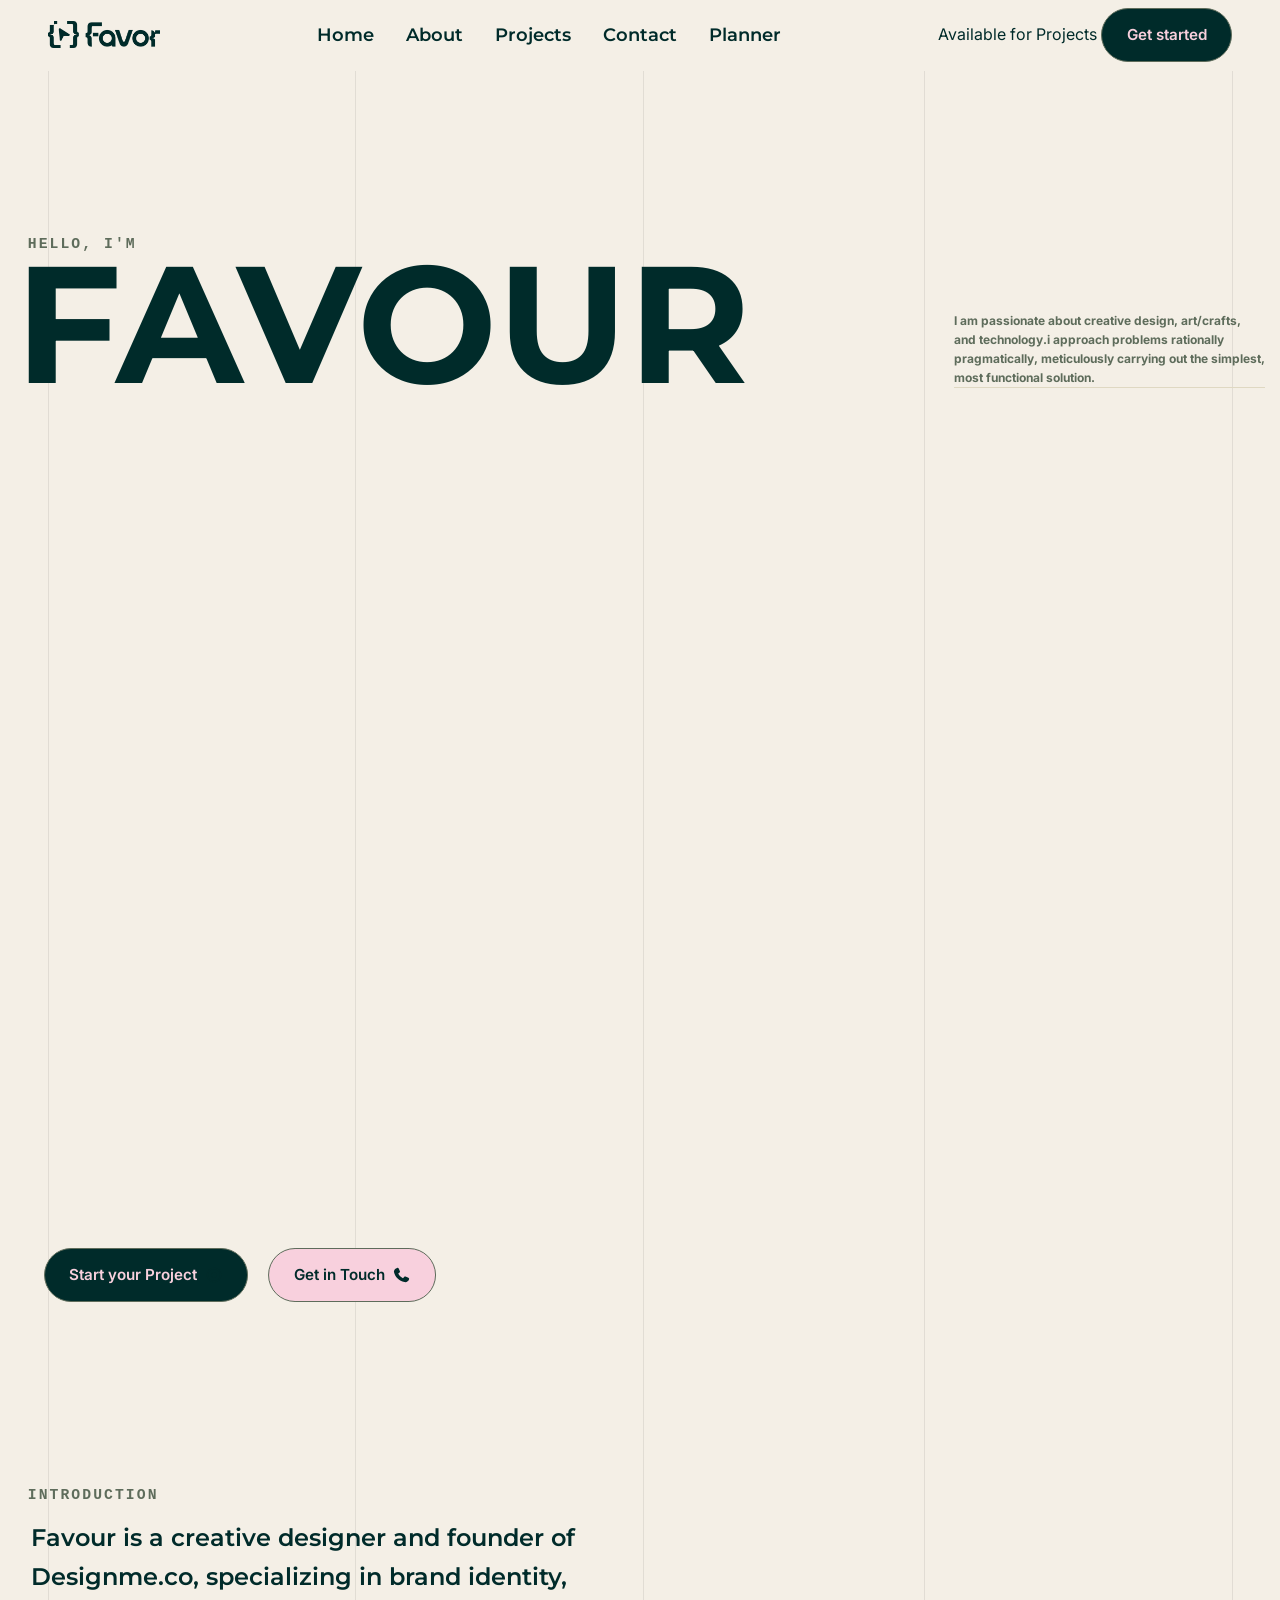
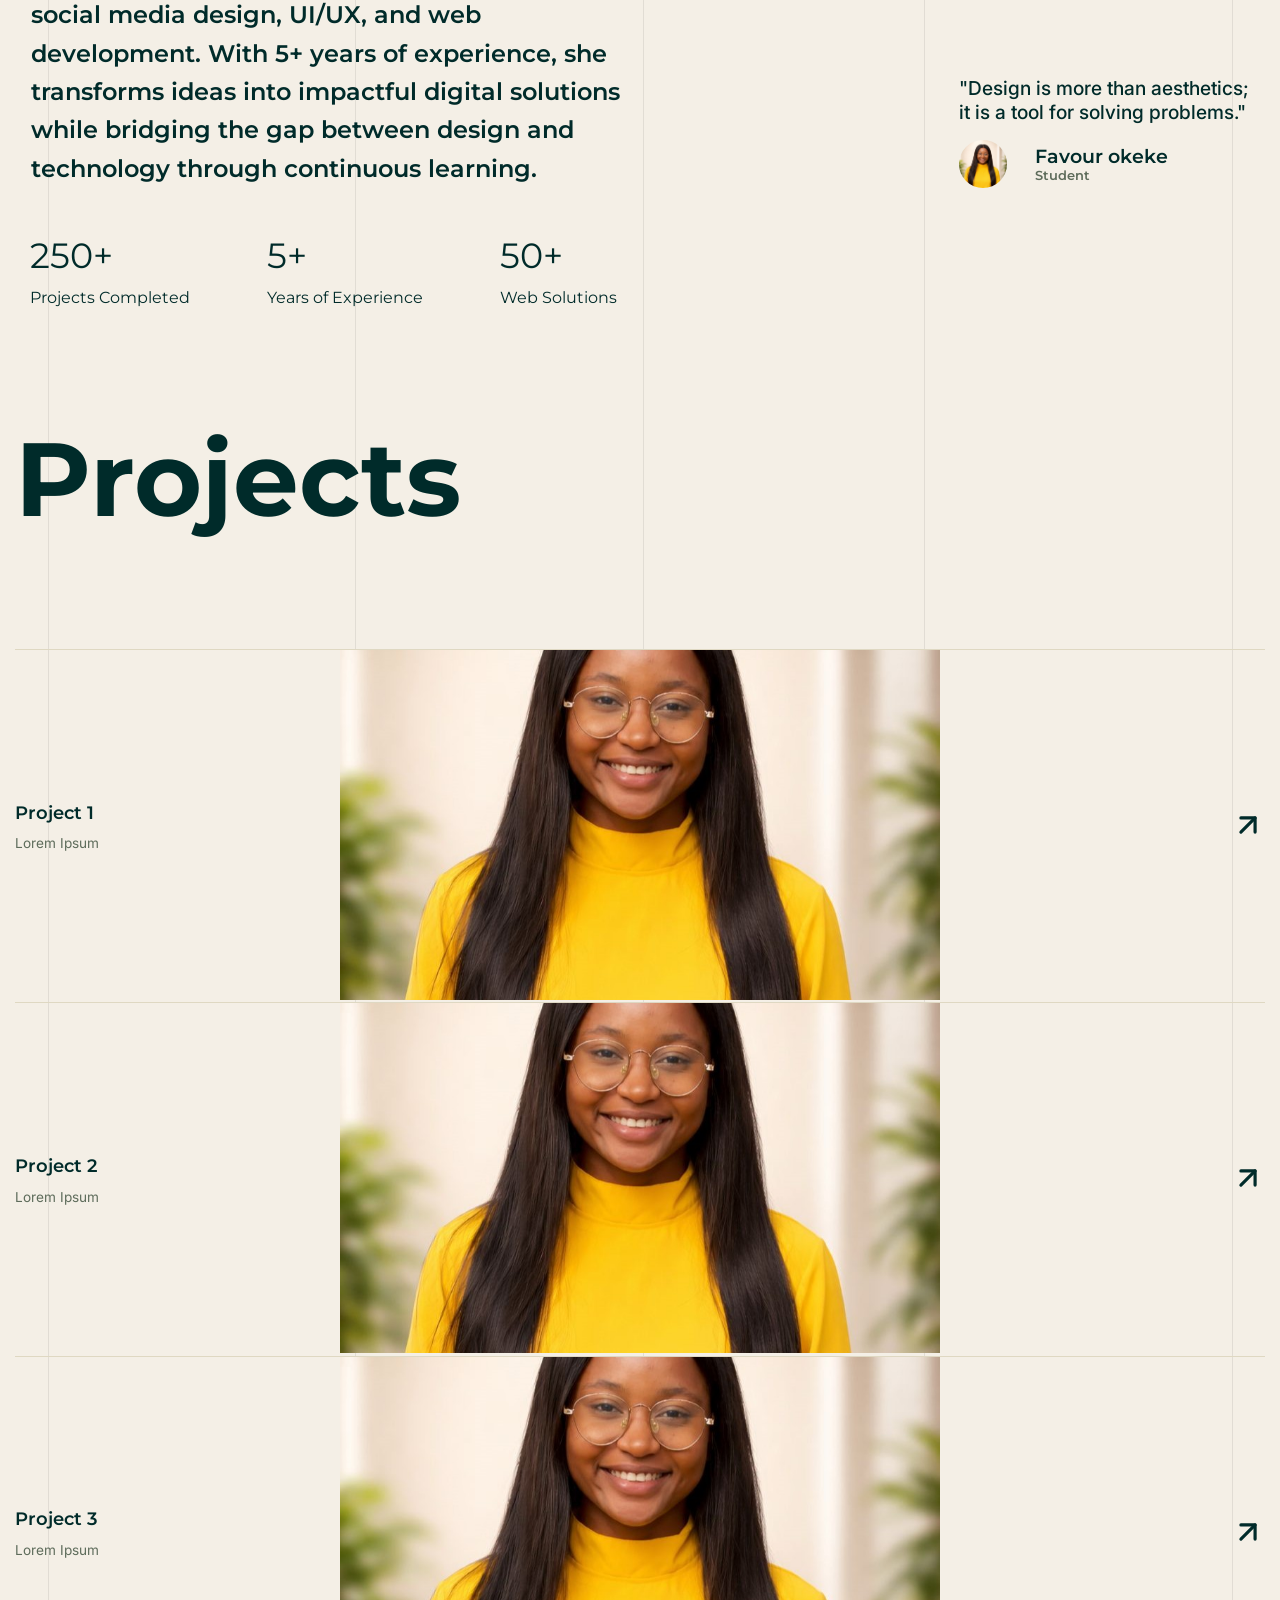
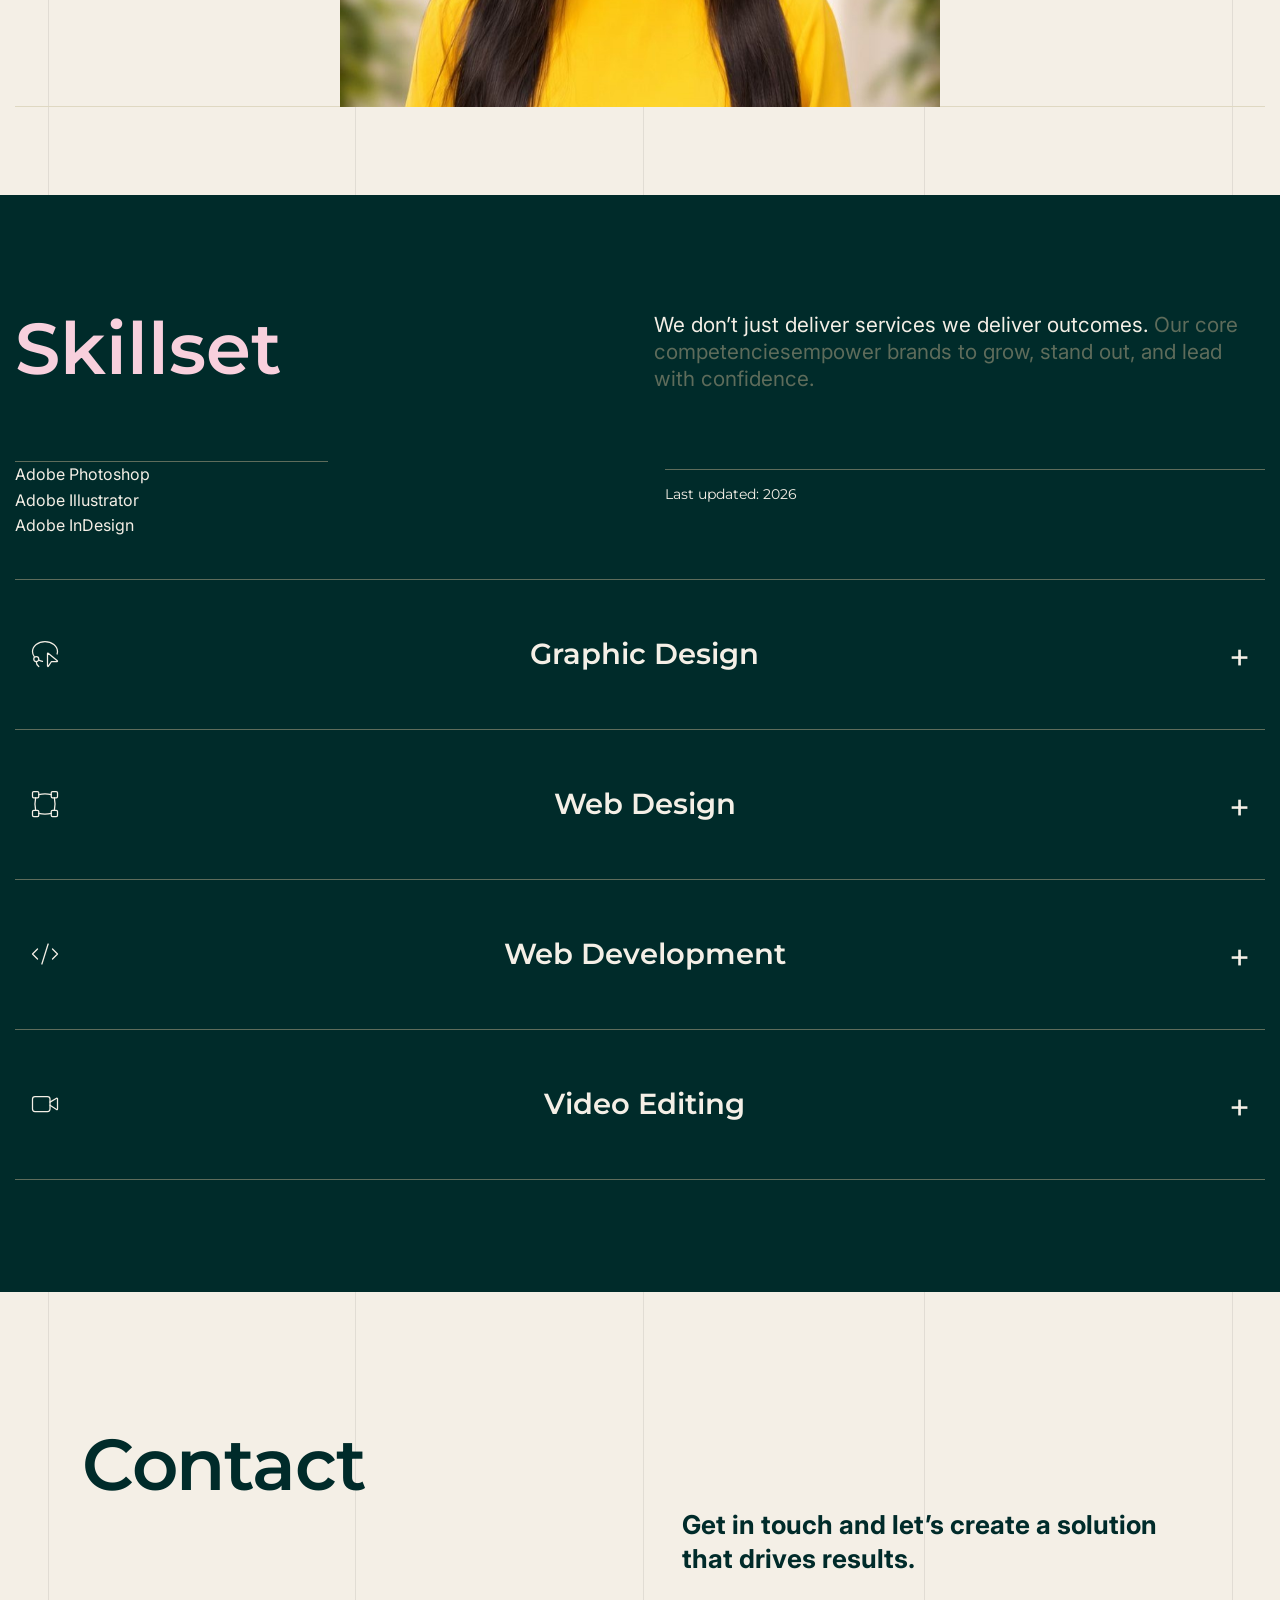
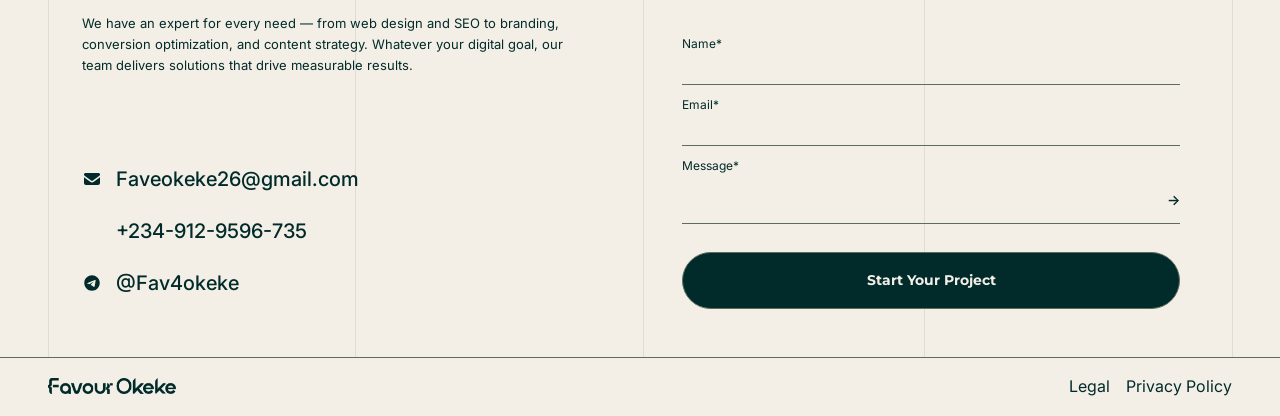
==== commit 2edd6bcc: "last commit" ====
--- a/index.html
+++ b/index.html
@@ -4,29 +4,29 @@
     <meta charset="UTF-8">
     <meta name="viewport" content="width=device-width, initial-scale=1.0">
     <title>Favour</title>
-    <link rel="stylesheet" href="/assets/css/style.css">
-    <link rel="icon" type="image/x-icon" href="/assets/icons/ICON.png">
-    <script src="/assets/java/javascript.js"></script>
+    <link rel="stylesheet" href="assets/css/style.css">
+    <link rel="icon" type="image/x-icon" href="assets/icons/ICON.png">
+    <script src="assets/java/javascript.js"></script>
 </head>
 <body>
     <!--Header/Navbar-->
     <header class="header">
-        <img class="logo" src="/assets/images/favor.png" alt="Logo">
+        <img class="logo" src="assets/images/favor.png" alt="Logo">
         <nav class="nav-links"> 
             <ul>
-                <li><a href="/index.html">Home</a></li>
-                <li><a href="/about.html">About</a></li>
-                <li><a href="/projects.html">Projects</a></li>
-                <li><a href="/contact.html">Contact</a></li>
-                <li><a href="/planner.html">Planner</a></li>  
+                <li><a href="index.html">Home</a></li>
+                <li><a href="about.html">About</a></li>
+                <li><a href="projects.html">Projects</a></li>
+                <li><a href="contact.html">Contact</a></li>
+                <li><a href="planner.html">Planner</a></li>  
             </ul>
         </nav>
         <span>
             Available for Projects
-            <a href="/contact.html" class="btn btn-primary">Get started</a>
+            <a href="contact.html" class="btn btn-primary">Get started</a>
         </span>
         <a href="javascript:void(0);" class="menu-toggle" onclick="myFunction()">
-            <img src="/assets/icons/hamburger-menu-svgrepo-com (1).svg" alt="Menu Icon">
+            <img src="assets/icons/hamburger-menu-svgrepo-com (1).svg" alt="Menu Icon">
         </a>
     </header>
 
@@ -55,10 +55,10 @@
                     <div class="hero-image dark"></div>
                     <div class="hero-image bright"></div>
                     <div class="hero-cta">
-                        <a href="/contact.html" class="btn btn-primary">Start your Project<img
-                                src="/assets/icons/circle-dot-regular-full.svg" alt="" class="icon"></a>
-                        <a href="/contact.html" class="btn btn-secondary">Get in Touch <img
-                                src="/assets/icons/phone-solid-full.svg" alt="" class="icon"></a>
+                        <a href="contact.html" class="btn btn-primary">Start your Project<img
+                                src="assets/icons/circle-dot-regular-full.svg" alt="" class="icon"></a>
+                        <a href="contact.html" class="btn btn-secondary">Get in Touch <img
+                                src="assets/icons/phone-solid-full.svg" alt="" class="icon"></a>
                     </div>
                 </div>
             </div>
@@ -81,7 +81,7 @@
                     <div class="quote">
                         <blockquote>"Design is more than aesthetics; it is a tool for solving problems."</blockquote>
                         <div class="quote-card">
-                            <img class="quote-img" src="/assets/images/quote-img.jpeg" alt="About Image">
+                            <img class="quote-img" src="assets/images/quote-img.jpeg" alt="About Image">
                             <div>
                                 <p class="quote-name">Favour okeke</p>
                                 <p class="role">Student</p>
@@ -120,9 +120,9 @@
                                 </div>
                                 <p class="cta">jump To Project</p>
                             </div>
-                            <img src="/assets/images/quote-img.jpeg" alt="Project 1">
+                            <img src="assets/images/quote-img.jpeg" alt="Project 1">
                             <div class="project-meta">
-                                <img class="meta-icon" src="/assets/icons/arrow-up-right.svg" alt="">
+                                <img class="meta-icon" src="assets/icons/arrow-up-right.svg" alt="">
                                 <div class="meta-text">
                                     <p class="duration"> <span>project Time: </span>3 months</p>
                                     <p class="field"> <span>project Field: </span>Web Design</p>
@@ -139,9 +139,9 @@
                                 </div>
                                 <p class="cta">jump To Project</p>
                             </div>
-                            <img src="/assets/images/quote-img.jpeg" alt="Project 2">
+                            <img src="assets/images/quote-img.jpeg" alt="Project 2">
                             <div class="project-meta">
-                                <img class="meta-icon" src="/assets/icons/arrow-up-right.svg" alt="">
+                                <img class="meta-icon" src="assets/icons/arrow-up-right.svg" alt="">
                                 <div class="meta-text">
                                     <p class="duration"> <span>project Time: </span>3 months</p>
                                     <p class="field"> <span>project Field: </span>Web Design</p>
@@ -158,9 +158,9 @@
                                 </div>
                                 <p class="cta">jump To Project</p>
                             </div>
-                            <img src="/assets/images/quote-img.jpeg" alt="Project 3">
+                            <img src="assets/images/quote-img.jpeg" alt="Project 3">
                             <div class="project-meta">
-                                <img class="meta-icon" src="/assets/icons/arrow-up-right.svg" alt="">
+                                <img class="meta-icon" src="assets/icons/arrow-up-right.svg" alt="">
                                 <div class="meta-text">
                                     <p class="duration"> <span>project Time: </span>3 months</p>
                                     <p class="field"> <span>project Field: </span>Web Design</p>
@@ -195,24 +195,24 @@
                 
                 <div class="service-grid">
                     <div class="service-card">
-                        <img src="/assets/icons/lasso-select (1).svg" alt="Skill 2" class="icon">
+                        <img src="assets/icons/lasso-select (1).svg" alt="Skill 2" class="icon">
                         <h3>Graphic Design</h3>
-                        <a href="/contact.html">+</a>
+                        <a href="contact.html">+</a>
                     </div>
                     <div class="service-card">
-                        <img src="/assets/icons/vector-square (1).svg" alt="Skill 3" class="icon">
+                        <img src="assets/icons/vector-square (1).svg" alt="Skill 3" class="icon">
                         <h3>Web Design</h3>
-                        <a href="/contact.html">+</a>
+                        <a href="contact.html">+</a>
                     </div>
                     <div class="service-card">
-                        <img src="/assets/icons/code-xml (1).svg" alt="Skill 1" class="icon">
+                        <img src="assets/icons/code-xml (1).svg" alt="Skill 1" class="icon">
                         <h3>Web Development</h3>
-                        <a href="/contact.html">+</a>
+                        <a href="contact.html">+</a>
                     </div>
                     <div class="service-card">
-                        <img src="/assets/icons/video (1).svg" alt="Skill 4" class="icon">
+                        <img src="assets/icons/video (1).svg" alt="Skill 4" class="icon">
                         <h3>Video Editing</h3>
-                        <a href="/contact.html">+</a>
+                        <a href="contact.html">+</a>
                     </div>
                 </div>
             </div>     
@@ -264,8 +264,8 @@
             </div>
             
             
-            <a class="btn btn-primary" href="">Start Your Project</a>
-            <a class="btn btn-secondary" href="">Join The Brands Who Trust Me</a>
+            <a class="btn btn-primary" href="contact.html">Start Your Project</a>
+            <a class="btn btn-secondary" href="contact.html">Join The Brands Who Trust Me</a>
         </Section>
 -->
         <!-- === CONTACT === -->
@@ -280,20 +280,20 @@
                 </div>
                 <div class="contact-details">
                     <div class="detail-row">
-                        <img class="icon" src="/assets/icons/envelope-solid-full.svg" alt="">
+                        <img class="icon" src="assets/icons/envelope-solid-full.svg" alt="">
                         <div class="text-group">
         
                             <a href="mailto:Faveokeke26@gmail.com">Faveokeke26@gmail.com</a>
                         </div>
                     </div>
                     <div class="detail-row">
-                        <img class="icon" src="/assets/icons/square-whatsapp-solid-full.svg" alt="">
+                        <img class="icon" src="assets/icons/square-whatsapp-solid-full.svg" alt="">
                         <div class="text-group">
                             <a href="https://wa.me/2349129596735">+234-912-9596-735</a>
                         </div>
                     </div>
                     <div class="detail-row">
-                        <img class="icon" src="/assets/icons/telegram-brands-solid-full.svg" alt="">
+                        <img class="icon" src="assets/icons/telegram-brands-solid-full.svg" alt="">
                         <div class="text-group">
                             <a href="https://t.me/Fav4okeke">@Fav4okeke</a>
                         </div>
@@ -320,7 +320,7 @@
                     </div>
                 </form>
                 <div class="contact-cta">
-                    <a href="" class="btn btn-primary">Start Your Project</a>
+                    <a href="contact.html" class="btn btn-primary">Start Your Project</a>
                 </div>
         
         
@@ -332,12 +332,12 @@
     <!--FOOTER-->
     <footer class="footer">
         <div class="footer-content">
-            <img class="footer-logo" src="/assets/images/Favor_logo.png" alt="">
+            <img class="footer-logo" src="assets/images/Favor_logo.png" alt="">
             <div class="footer-socials">
-                <a href="https://www.instagram.com/favo4r" class="icon"><img src="/assets/icons/instagram-brands-solid-full.svg" alt=""></a>
-                <a href="https://www.tiktok.com/@favee" class="icon"><img src="/assets/icons/tiktok-brands-solid-full.svg" alt=""></a>
-                <a href="https://www.linkedin.com/in/favo4r" class="icon"><img src="/assets/icons/linkedin-brands-solid-full.svg" alt=""></a>
-                <a href="https://github.com/favo4r" class="icon"><img src="/assets/icons/github-brands-solid-full.svg" alt=""></a>
+                <a href="https://www.instagram.com/favo4r" class="icon"><img src="assets/icons/instagram-brands-solid-full.svg" alt=""></a>
+                <a href="https://www.tiktok.com/@favee" class="icon"><img src="assets/icons/tiktok-brands-solid-full.svg" alt=""></a>
+                <a href="https://www.linkedin.com/in/favo4r" class="icon"><img src="assets/icons/linkedin-brands-solid-full.svg" alt=""></a>
+                <a href="https://github.com/favo4r" class="icon"><img src="assets/icons/github-brands-solid-full.svg" alt=""></a>
             </div>
             <div class="footer-links">
                 <a href="#">Legal</a>
--- a/assets/css/style.css
+++ b/assets/css/style.css
@@ -34,9 +34,14 @@
 }
 
 @media (prefers-reduced-motion: reduce) {
-  html {
-    scroll-behavior: auto;
-  }
+  html { scroll-behavior: auto; }
+  *, *::before, *::after {
+    animation-duration: 0.01ms !important;
+    animation-iteration-count: 1 !important;
+    transition-duration: 0.01ms !important;
+    scroll-behavior: auto !important;
+  }
+}
 
   *,
   *::before,
@@ -46,11 +51,10 @@
     transition-duration: 0.01ms !important;
     scroll-behavior: auto !important;
   }
-}
 
 body {
   margin: 0;
-  font-family: var(--body-font-);
+  font-family: var(--body-font);
   font-size: 16px;
   line-height: 1.6;
   background: var(--bone-faint);
@@ -283,19 +287,49 @@
 }
 
 @media (max-width: 860px) {
-  .nav-links {
-    display: none;
-  }
-
-  .menu-toggle {
-    display: block;
-    width: 3nrem;
-  }
-
-  .btn {
-    padding: 0.4em 1.2em;
-    width: 100%;
-  }
+    .header {
+        flex-wrap: wrap;
+    }
+
+    .nav-links {
+        order: 3;
+        width: 100%;
+        max-height: 0;
+        overflow: hidden;
+        transition: max-height 0.3s var(--ease);
+    }
+
+    .nav-links ul {
+        flex-direction: column;
+        gap: 0;
+        padding: 1rem 0 0.5rem;
+    }
+
+    .nav-links ul li {
+        border-top: 1px solid var(--line);
+    }
+
+    .nav-links ul li a {
+        display: block;
+        padding: 0.9rem 0.2rem;
+    }
+
+    header.nav-open .nav-links {
+        max-height: 24rem;
+    }
+
+    .menu-toggle {
+        display: block;
+    }
+
+    .header > span .btn {
+        padding: 0.6em 1.1em;
+        width: auto;
+    }
+
+    .header .avail-text {
+        display: none;
+    }
 }
 
 .hero {
@@ -1019,8 +1053,6 @@
   }
 }
 
-.team-groups {}
-
 .team-group-list {
   display: grid;
   grid-template-columns: repeat(3, 1fr);
@@ -1319,6 +1351,16 @@
     text-align: center;
     line-height: 0.8;
   }
+
+   main > section:first-of-type > p{
+    max-width: 86ch;
+    font-size: 16px;
+    line-height: 1.6;
+    color: #4a4a47;
+    text-align: center;
+    margin: 0 auto 64px;                                                                                  
+  }
+
   /* ============ CERTIFICATES ============ */
   .certicate{ max-width: 1200px; margin: 0 auto 64px; padding: 0 32px; }
   .certicate .eyebrow{
@@ -1327,12 +1369,14 @@
     letter-spacing: 0.08em;
     color: var(--muted);
     margin: 0 0 10px 0;
+    font-family: var(--body-font);
   }
   .certicate .sub-sect{
     font-size: 15px;
     color: #4a4a47;
     max-width: 50ch;
     margin: 0 0 32px 0;
+    font-family: var(--body-font);
   }
   .certificate-grid{
     display:grid;
@@ -1348,17 +1392,22 @@
   .certificate-card > span{
     font-size: 12px;
     color: var(--muted);
+    font-family: var(--body-font);
   }
   .certificate-card h3{
     font-size: 16px;
+    font-family: var(--display-font);
     font-weight: 800;
     margin: 12px 0 8px 0;
   }
   .certificate-card p{
+    font-family: var(--body-font);
     font-size: 13px;
     color: #4a4a47;
     margin: 0;
   }
+
+  
 
 .footer-content {
   display: flex;
@@ -1382,4 +1431,47 @@
 .footer-social {
   display: flex;
   gap: 1rem;
+}
+
+@media (max-width: 900px) {
+    .Projects .project-grid,
+    .testimonial-list,
+    .process-grid,
+    .education-grid {
+        grid-template-columns: 1fr 1fr;
+    }
+    .certificate-grid {
+        grid-template-columns: repeat(2, 1fr);
+    }
+    .service-grid {
+        grid-template-columns: 1fr;
+    }
+    .logo-strip {
+        grid-template-columns: repeat(2, 1fr);
+    }
+}
+
+@media (max-width: 640px) {
+    .Projects .project-grid,
+    .testimonial-list,
+    .process-grid,
+    .education-grid,
+    .certificate-grid {
+        grid-template-columns: 1fr;
+    }
+    .hero-cta {
+        flex-direction: column;
+    }
+    .hero-cta .btn {
+        width: 100%;
+        justify-content: center;
+    }
+    .contact-details {
+        flex-direction: column;
+        align-items: flex-start;
+    }
+    .footer-content {
+        flex-direction: column;
+        align-items: flex-start;
+    }
 }
